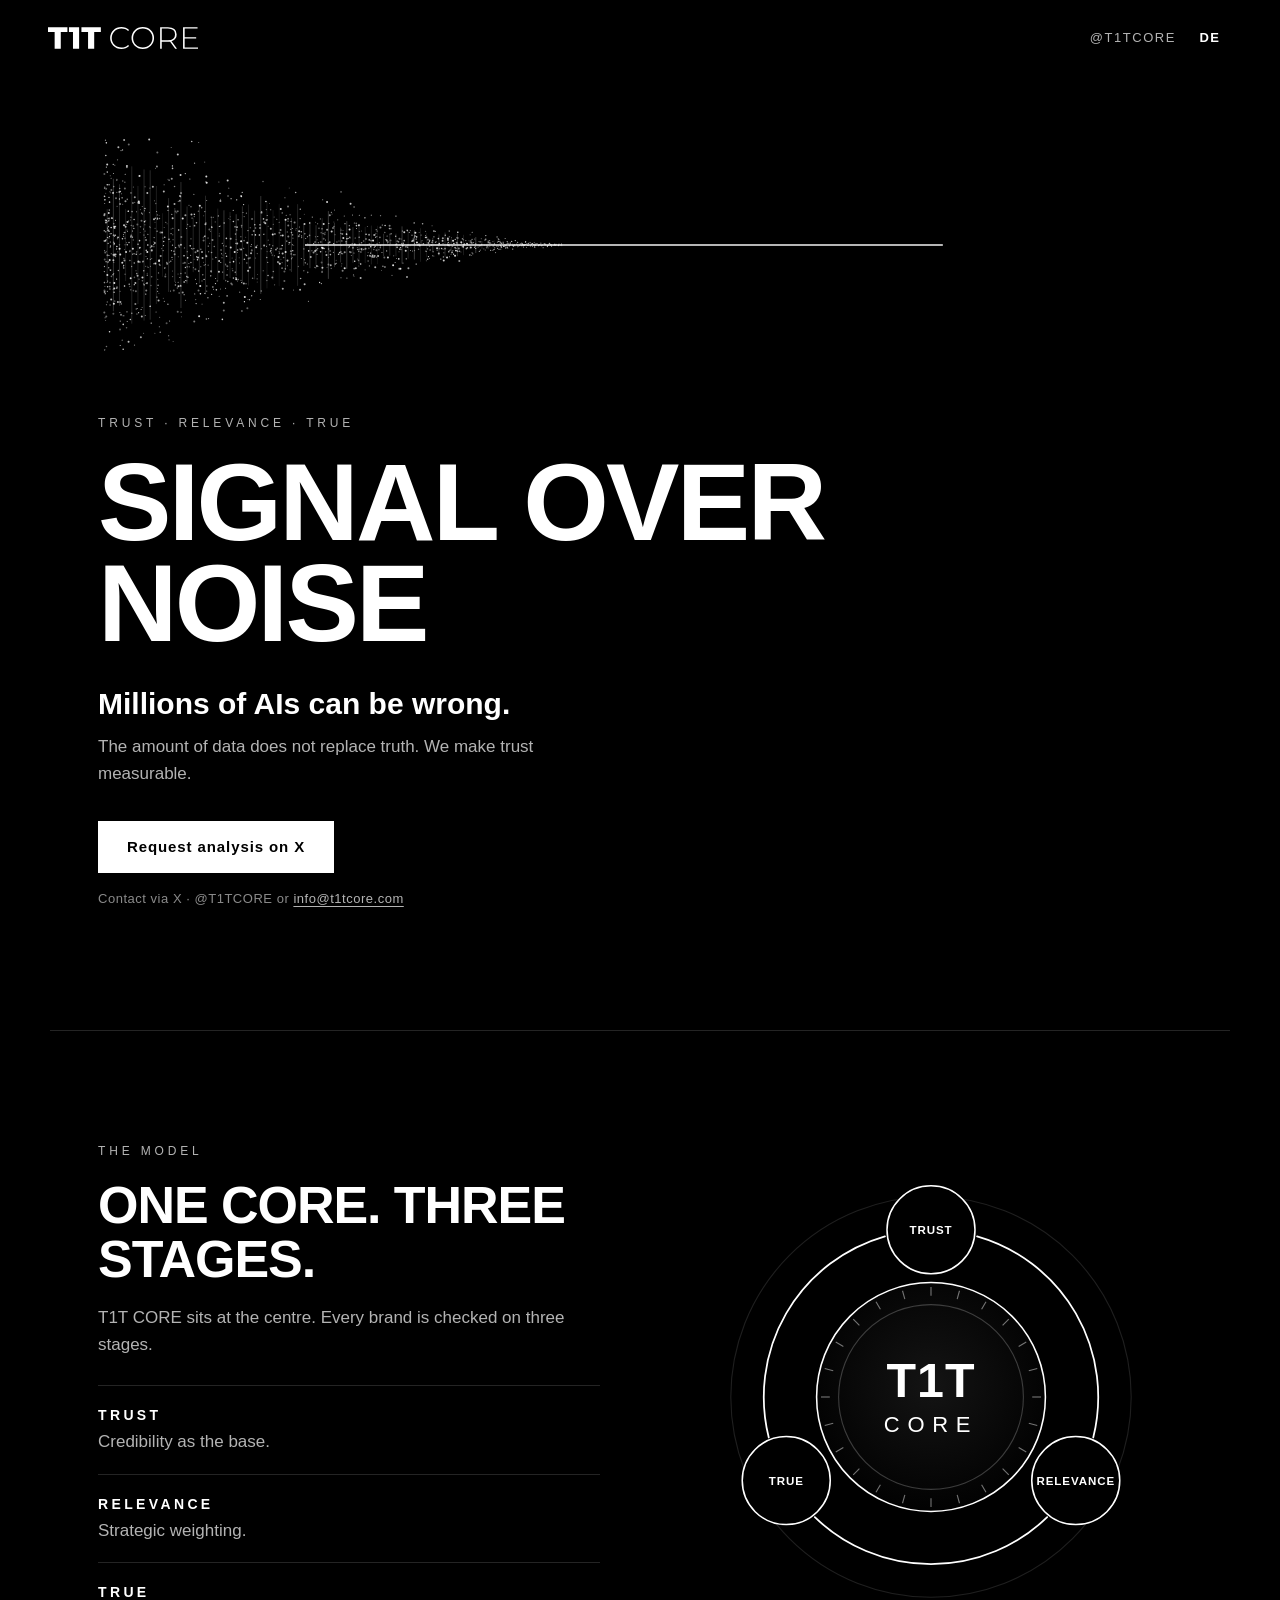
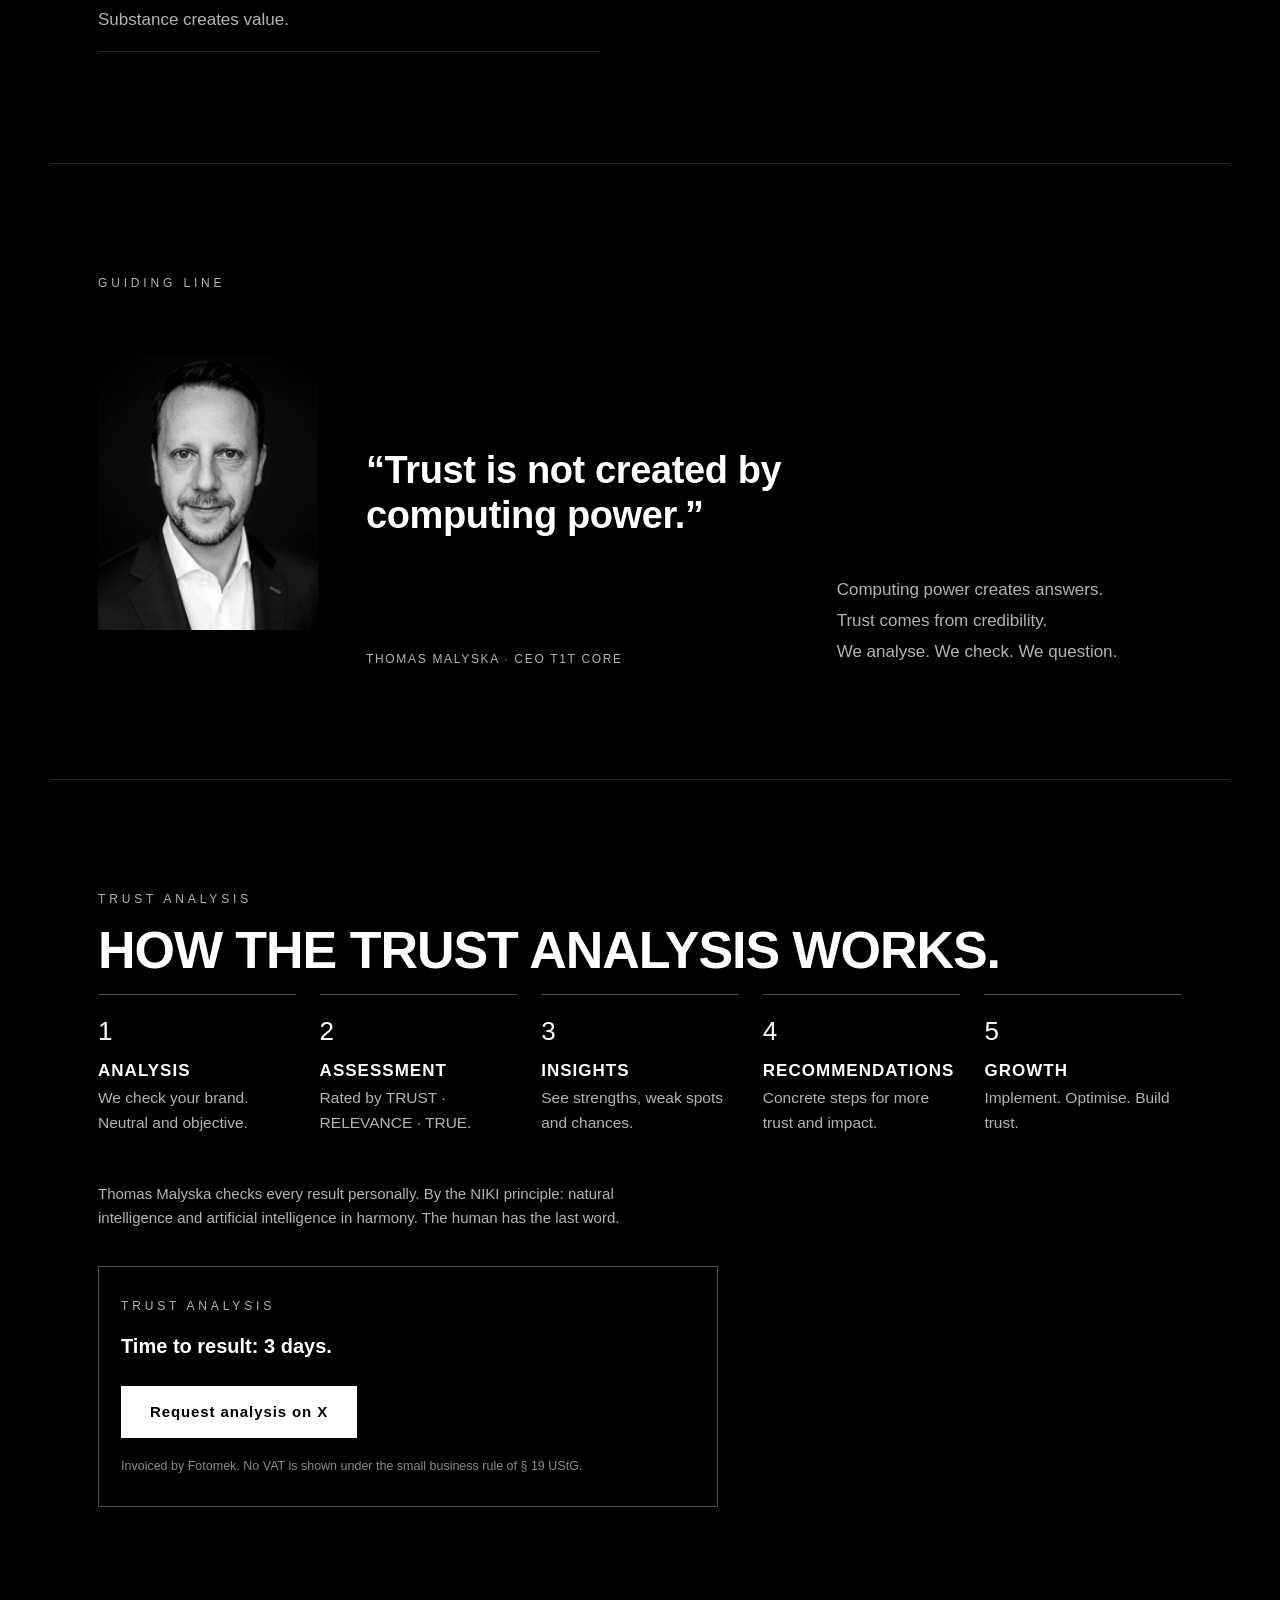
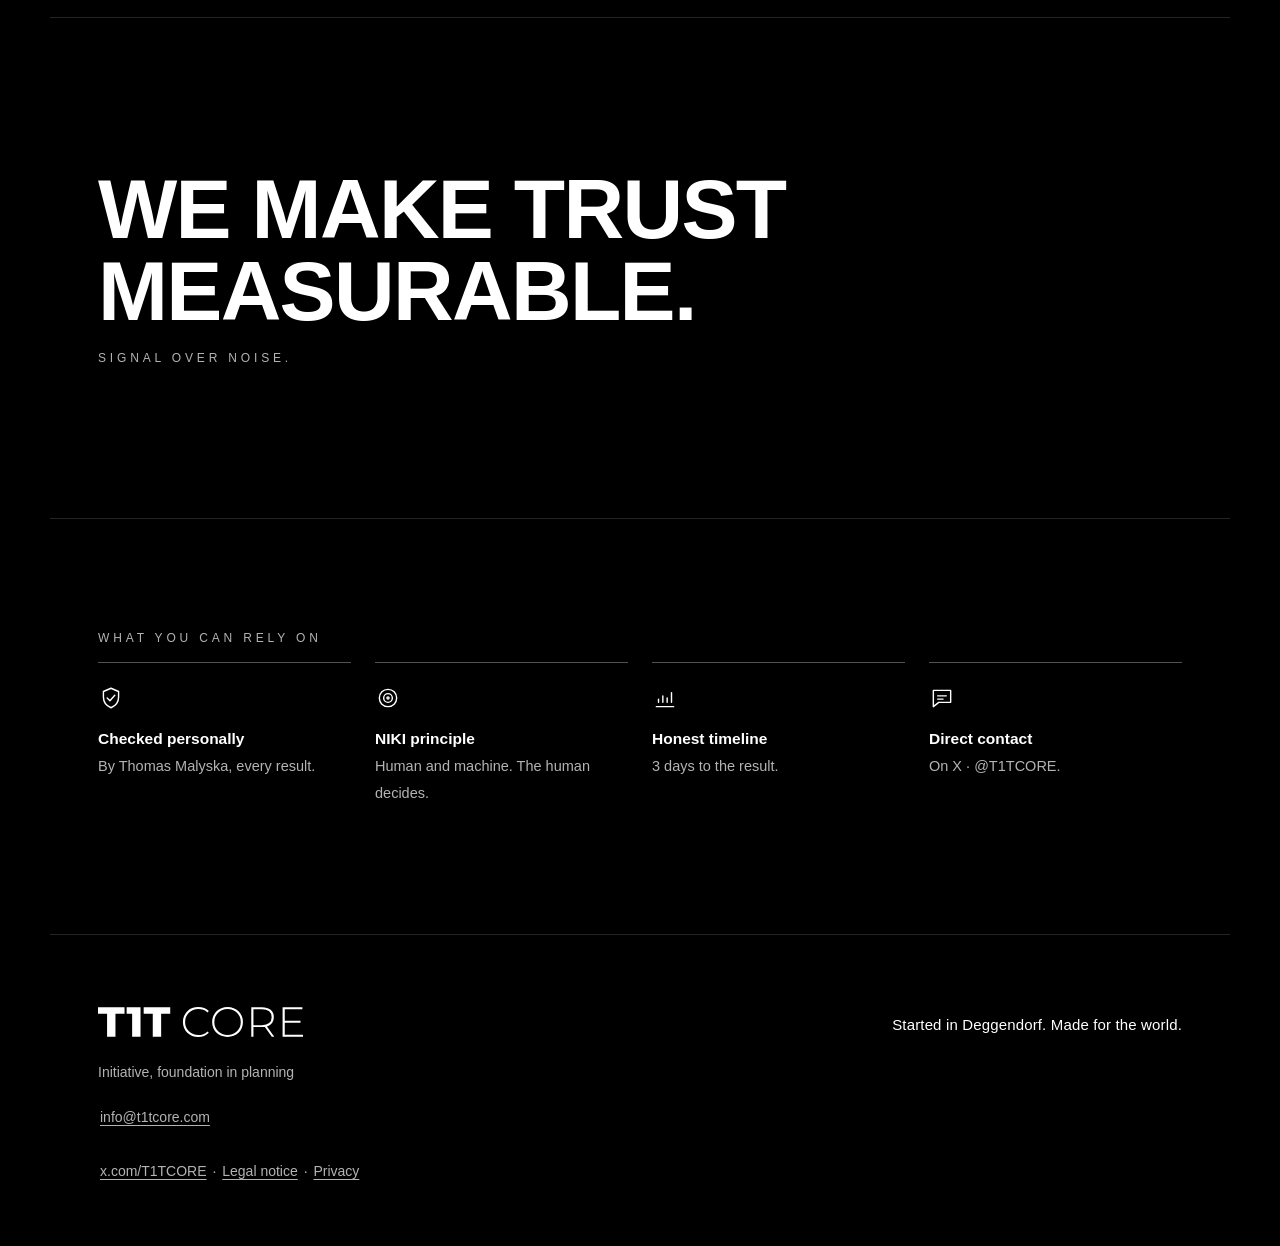
==== en/index.html @ 4ff3357c "CD-LP: Vorschau-Hinweis im Footer entfernt (DE und EN)" ====
<!DOCTYPE html>
<html lang="en">
<head>
<meta charset="utf-8">
<meta name="viewport" content="width=device-width, initial-scale=1, viewport-fit=cover">
<meta name="robots" content="index, follow">
<meta name="theme-color" content="#000000">
<meta name="color-scheme" content="dark">
<title>T1T CORE · Signal over Noise</title>
<meta name="description" content="T1T CORE makes trust measurable. TRUST · RELEVANCE · TRUE. The TRUST analysis by the NIKI principle.">
<link rel="canonical" href="https://t1tcore.com/en/">
<link rel="alternate" hreflang="de" href="https://t1tcore.com/">
<link rel="alternate" hreflang="en" href="https://t1tcore.com/en/">
<link rel="alternate" hreflang="x-default" href="https://t1tcore.com/">
<link rel="icon" href="../assets/favicon-t1t-16.png" sizes="16x16" type="image/png">
<link rel="manifest" href="../assets/site.webmanifest">
<meta property="og:type" content="website">
<meta property="og:site_name" content="T1T Core">
<meta property="og:url" content="https://t1tcore.com/en/">
<meta property="og:title" content="T1T CORE · Signal over Noise">
<meta property="og:description" content="T1T CORE makes trust measurable. TRUST · RELEVANCE · TRUE. The TRUST analysis by the NIKI principle.">
<meta property="og:image" content="https://t1tcore.com/assets/og-t1t-core-logo-1200x630.jpg">
<meta property="og:image:type" content="image/jpeg">
<meta property="og:image:width" content="1200">
<meta property="og:image:height" content="630">
<meta property="og:image:alt" content="T1T CORE logo, white on black, with a clear white signal line.">
<meta property="og:locale" content="en_US">
<meta property="og:locale:alternate" content="de_DE">
<meta name="twitter:card" content="summary_large_image">
<meta name="twitter:site" content="@T1TCORE">
<meta name="twitter:title" content="T1T CORE · Signal over Noise">
<meta name="twitter:description" content="T1T CORE makes trust measurable. TRUST · RELEVANCE · TRUE. The TRUST analysis by the NIKI principle.">
<meta name="twitter:image" content="https://t1tcore.com/assets/og-t1t-core-logo-1200x630.jpg">
<script type="application/ld+json">
{
  "@context": "https://schema.org",
  "@graph": [
    {
      "@type": "Organization",
      "@id": "https://t1tcore.com/#organization",
      "name": "T1T Core",
      "url": "https://t1tcore.com/",
      "logo": "https://t1tcore.com/assets/icon-t1t-512.png",
      "founder": {
        "@type": "Person",
        "name": "Thomas Malyska"
      },
      "address": {
        "@type": "PostalAddress",
        "addressLocality": "Deggendorf",
        "postalCode": "94469",
        "addressCountry": "DE"
      },
      "sameAs": [
        "https://x.com/T1TCORE"
      ],
      "contactPoint": {
        "@type": "ContactPoint",
        "url": "https://x.com/T1TCORE",
        "contactType": "customer service"
      }
    },
    {
      "@type": "WebSite",
      "@id": "https://t1tcore.com/#website",
      "name": "T1T Core",
      "url": "https://t1tcore.com/",
      "inLanguage": ["de", "en"],
      "publisher": {
        "@id": "https://t1tcore.com/#organization"
      }
    }
  ]
}
</script>
<link rel="icon" href="../assets/favicon-t1t.svg" type="image/svg+xml">
<link rel="icon" href="../assets/favicon-t1t-32.png" sizes="32x32" type="image/png">
<link rel="apple-touch-icon" href="../assets/apple-touch-icon-t1t.png">
<link rel="stylesheet" href="../assets/cd.css">

</head>
<body>
<header class="top">
  <a class="logo" href="./"><img src="../assets/logo/t1t-core-logo-weiss.svg" width="969" height="142" alt="T1T CORE logo · to the homepage"></a>
  <nav class="top-r">
    <a class="xl" href="https://x.com/T1TCORE" target="_blank" rel="noopener noreferrer" aria-label="@T1TCORE · opens X in a new tab">@T1TCORE</a>
    <a class="lang" href="../" hreflang="de" lang="de" aria-label="Deutsche Fassung">DE</a>
  </nav>
</header>
<main>
<section class="hero">
  <img class="signal" src="../assets/signal.svg" width="1200" height="360" alt="" aria-hidden="true">
  <p class="kicker">TRUST · RELEVANCE · TRUE</p>
  <h1 class="claim"><span>SIGNAL OVER</span> <span class="gold">NOISE</span></h1>
  <p class="h-lead">Millions of AIs can be wrong.</p>
  <p class="h-sub">The amount of data does not replace truth. We make trust measurable.</p>
  <a class="btn" href="https://x.com/T1TCORE" target="_blank" rel="noopener noreferrer">Request analysis on X</a>
  <p class="note">Contact via X · @T1TCORE or <a href="mailto:info@t1tcore.com">info@t1tcore.com</a></p>
</section>

<section class="sec model">
  <p class="label">THE MODEL</p>
  <h2>One core. Three stages.</h2>
  <p class="body">T1T CORE sits at the centre. Every brand is checked on three stages.</p>
  <svg class="model-svg" viewBox="0 0 400 400" role="img" aria-label="Circle model: T1T CORE at the centre, around it TRUST, RELEVANCE and TRUE.">
  <defs><radialGradient id="g" cx="50%" cy="45%" r="60%"><stop offset="0" stop-color="#141414"/><stop offset="1" stop-color="#000000"/></radialGradient>
  <linearGradient id="gold" x1="0" y1="0" x2="1" y2="1"><stop offset="0" stop-color="#ffffff"/><stop offset=".5" stop-color="#ffffff"/><stop offset="1" stop-color="#cfcfcf"/></linearGradient></defs>
  <circle cx="200" cy="200" r="182" class="ring-out"/>
  <path d="M241.9 53.9 A152 152 0 0 1 347.5 236.8" class="arc"/><path d="M305.6 309.3 A152 152 0 0 1 94.4 309.3" class="arc"/><path d="M52.5 236.8 A152 152 0 0 1 158.1 53.9" class="arc"/>
  <circle cx="200" cy="200" r="104" fill="url(#g)" class="core"/>
  <line x1="292.0" y1="200.0" x2="300.0" y2="200.0" class="tick"/><line x1="288.9" y1="223.8" x2="296.6" y2="225.9" class="tick"/><line x1="279.7" y1="246.0" x2="286.6" y2="250.0" class="tick"/><line x1="265.1" y1="265.1" x2="270.7" y2="270.7" class="tick"/><line x1="246.0" y1="279.7" x2="250.0" y2="286.6" class="tick"/><line x1="223.8" y1="288.9" x2="225.9" y2="296.6" class="tick"/><line x1="200.0" y1="292.0" x2="200.0" y2="300.0" class="tick"/><line x1="176.2" y1="288.9" x2="174.1" y2="296.6" class="tick"/><line x1="154.0" y1="279.7" x2="150.0" y2="286.6" class="tick"/><line x1="134.9" y1="265.1" x2="129.3" y2="270.7" class="tick"/><line x1="120.3" y1="246.0" x2="113.4" y2="250.0" class="tick"/><line x1="111.1" y1="223.8" x2="103.4" y2="225.9" class="tick"/><line x1="108.0" y1="200.0" x2="100.0" y2="200.0" class="tick"/><line x1="111.1" y1="176.2" x2="103.4" y2="174.1" class="tick"/><line x1="120.3" y1="154.0" x2="113.4" y2="150.0" class="tick"/><line x1="134.9" y1="134.9" x2="129.3" y2="129.3" class="tick"/><line x1="154.0" y1="120.3" x2="150.0" y2="113.4" class="tick"/><line x1="176.2" y1="111.1" x2="174.1" y2="103.4" class="tick"/><line x1="200.0" y1="108.0" x2="200.0" y2="100.0" class="tick"/><line x1="223.8" y1="111.1" x2="225.9" y2="103.4" class="tick"/><line x1="246.0" y1="120.3" x2="250.0" y2="113.4" class="tick"/><line x1="265.1" y1="134.9" x2="270.7" y2="129.3" class="tick"/><line x1="279.7" y1="154.0" x2="286.6" y2="150.0" class="tick"/><line x1="288.9" y1="176.2" x2="296.6" y2="174.1" class="tick"/>
  <circle cx="200" cy="200" r="84" class="core-in"/>
  <text x="200" y="200" text-anchor="middle" class="core-t1">T1T</text>
  <text x="200" y="232" text-anchor="middle" class="core-t2">CORE</text>
  <g class="node"><circle cx="200.0" cy="48.0" r="40"/><text x="200.0" y="52.0" class="node-t" text-anchor="middle">TRUST</text></g><g class="node"><circle cx="331.6" cy="276.0" r="40"/><text x="331.6" y="280.0" class="node-t" text-anchor="middle">RELEVANCE</text></g><g class="node"><circle cx="68.4" cy="276.0" r="40"/><text x="68.4" y="280.0" class="node-t" text-anchor="middle">TRUE</text></g>
</svg>
  <ul class="stages">
    <li><strong>TRUST</strong><span>Credibility as the base.</span></li>
    <li><strong>RELEVANCE</strong><span>Strategic weighting.</span></li>
    <li><strong>TRUE</strong><span>Substance creates value.</span></li>
  </ul>
</section>

<section class="sec quote">
  <p class="label">GUIDING LINE</p>
  <figure class="q">
    <picture>
      <source type="image/webp" srcset="../assets/personen/thomas-malyska-ceo-hoch-480x600.webp 480w, ../assets/personen/thomas-malyska-ceo-hoch-670x837.webp 670w" sizes="(min-width: 900px) 320px, 40vw">
      <img src="../assets/personen/thomas-malyska-ceo-hoch-670x837.jpg" width="670" height="837" loading="lazy" decoding="async" alt="Thomas Malyska · CEO T1T CORE">
    </picture>
    <blockquote><p>“Trust is not created by computing power.”</p></blockquote>
    <figcaption>Thomas Malyska · CEO T1T CORE</figcaption>
  </figure>
  <div class="q-body"><p>Computing power creates answers.</p><p>Trust comes from credibility.</p><p>We analyse. We check. We question.</p></div>
</section>

<section class="sec flow">
  <p class="label">TRUST ANALYSIS</p>
  <h2>How the TRUST analysis works.</h2>
  <ol class="steps"><li class="step"><span class="step-n" aria-hidden="true">1</span><div><h3>Analysis</h3><p>We check your brand. Neutral and objective.</p></div></li><li class="step"><span class="step-n" aria-hidden="true">2</span><div><h3>Assessment</h3><p>Rated by TRUST · RELEVANCE · TRUE.</p></div></li><li class="step"><span class="step-n" aria-hidden="true">3</span><div><h3>Insights</h3><p>See strengths, weak spots and chances.</p></div></li><li class="step"><span class="step-n" aria-hidden="true">4</span><div><h3>Recommendations</h3><p>Concrete steps for more trust and impact.</p></div></li><li class="step"><span class="step-n" aria-hidden="true">5</span><div><h3>Growth</h3><p>Implement. Optimise. Build trust.</p></div></li></ol>
  <p class="body small">Thomas Malyska checks every result personally. By the NIKI principle: natural intelligence and artificial intelligence in harmony. The human has the last word.</p>
  <div class="price">
    <p class="label">TRUST ANALYSIS</p>
    <p class="price-s">Time to result: 3 days.</p>
    <a class="btn" href="https://x.com/T1TCORE" target="_blank" rel="noopener noreferrer">Request analysis on X</a>
    <p class="tax">Invoiced by Fotomek. No VAT is shown under the small business rule of § 19 UStG.</p>
  </div>
</section>

<section class="statement">
  <p class="st-line">We make trust measurable.</p>
  <p class="st-sub">Signal over noise.</p>
</section>

<section class="sec trustbar" aria-label="WHAT YOU CAN RELY ON">
  <p class="label">WHAT YOU CAN RELY ON</p>
  <ul class="tb"><li><svg viewBox="0 0 24 24" aria-hidden="true" class="ti"><path d="M12 3l7 3v5c0 4.5-3 8.3-7 10-4-1.7-7-5.5-7-10V6l7-3z"/><path d="M8.5 12l2.5 2.5 4.5-5"/></svg><div><strong>Checked personally</strong><span>By Thomas Malyska, every result.</span></div></li><li><svg viewBox="0 0 24 24" aria-hidden="true" class="ti"><circle cx="12" cy="12" r="8"/><circle cx="12" cy="12" r="4"/><circle cx="12" cy="12" r="1"/></svg><div><strong>NIKI principle</strong><span>Human and machine. The human decides.</span></div></li><li><svg viewBox="0 0 24 24" aria-hidden="true" class="ti"><path d="M4 20h16"/><path d="M6 16v-3M10 16v-6M14 16v-4M18 16V7"/></svg><div><strong>Honest timeline</strong><span>3 days to the result.</span></div></li><li><svg viewBox="0 0 24 24" aria-hidden="true" class="ti"><path d="M4 5h16v11H9l-5 4V5z"/><path d="M8 10h8M8 13h5"/></svg><div><strong>Direct contact</strong><span>On X · @T1TCORE.</span></div></li></ul>
</section>
</main>
<footer class="foot">
  <img src="../assets/logo/t1t-core-logo-weiss.svg" width="969" height="142" alt="T1T CORE" class="foot-logo">
  <p>Initiative, foundation in planning</p>
  <p>Started in Deggendorf. Made for the world.</p>
  <p class="foot-links"><a href="mailto:info@t1tcore.com">info@t1tcore.com</a></p>
  <p class="foot-links"><a href="https://x.com/T1TCORE" target="_blank" rel="noopener noreferrer">x.com/T1TCORE</a> · <a href="../impressum.html?lang=en">Legal notice</a> · <a href="../datenschutz.html?lang=en">Privacy</a></p>
</footer>
</body>
</html>
---- assets/cd.css ----
/* T1T CORE · CD Vorschau 19.11.2026 · Signal statt Rauschen · schwarz, weiss, ruhig */
:root{--bg:#000;--ink:#fff;--mute:#b3b3b3;--dim:#8a8a8a;--line:rgba(255,255,255,.14);--line2:rgba(255,255,255,.32)}
*{box-sizing:border-box}html{-webkit-text-size-adjust:100%}
body{margin:0;background:var(--bg);color:var(--ink);font:400 17px/1.6 -apple-system,BlinkMacSystemFont,"Segoe UI","Helvetica Neue",Inter,Roboto,Helvetica,Arial,sans-serif;overflow-x:hidden;-webkit-font-smoothing:antialiased}
img{max-width:100%;height:auto;display:block}
a{color:var(--ink);text-underline-offset:3px;text-decoration-thickness:1px}
.top{display:flex;align-items:center;justify-content:space-between;gap:12px;padding:12px 22px;position:sticky;top:0;z-index:5;background:rgba(0,0,0,.9);backdrop-filter:blur(8px);-webkit-backdrop-filter:blur(8px)}
.logo{display:inline-flex;align-items:center;min-height:44px}
.logo img{height:18px;width:auto}
.top-r{display:flex;align-items:center;gap:4px}
.top-r a{display:inline-flex;align-items:center;justify-content:center;min-height:44px;min-width:44px;padding:0 8px;text-decoration:none;font-size:13px;letter-spacing:.12em;color:var(--mute)}
.top-r .lang{color:var(--ink);font-weight:600}
.top-r a:hover{color:var(--ink)}
.label{margin:0 0 14px;font-size:12px;letter-spacing:.32em;font-weight:500;color:var(--mute);text-transform:uppercase}
h2{margin:0 0 16px;font-size:clamp(30px,8.4vw,52px);line-height:1.04;font-weight:800;letter-spacing:-.02em;text-transform:uppercase}
.body{color:var(--mute);margin:0 0 24px;max-width:36em}.small{font-size:15px}
.gold{color:var(--ink)}

/* Hero */
.hero{padding:40px 22px 72px;text-align:left;max-width:1180px;margin:0 auto}
.signal{width:calc(100% + 22px);max-width:none;height:auto;margin:8px 0 40px -6px;opacity:.95}
.kicker{order:0;margin:0 0 18px;font-size:12px;letter-spacing:.32em;color:var(--mute);font-weight:500}
.claim{margin:0 0 30px;font-size:clamp(46px,13.4vw,128px);line-height:.92;font-weight:900;letter-spacing:-.025em}
.claim span{display:block}
.h-lead{font-size:clamp(21px,5.6vw,30px);font-weight:600;line-height:1.3;margin:0 0 10px;max-width:20em}
.h-sub{color:var(--mute);margin:0 0 34px;max-width:30em}
.btn{display:inline-flex;align-items:center;justify-content:center;min-height:52px;padding:0 28px;border-radius:0;background:#fff;color:#000;font-weight:700;text-decoration:none;letter-spacing:.06em;font-size:15px;border:1px solid #fff}
.btn:hover{background:#000;color:#fff}
.btn:focus-visible,.top-r a:focus-visible,a:focus-visible{outline:2px solid #fff;outline-offset:3px}
.note{margin:16px 0 0;font-size:13px;color:var(--dim);letter-spacing:.04em}
.note a{color:var(--mute)}

/* Sections */
.sec{padding:72px 22px;max-width:1180px;margin:0 auto;border-top:1px solid var(--line)}
.model{text-align:left}
.model-svg{width:100%;max-width:330px;margin:36px auto 36px;display:block;overflow:visible}
.ring-out{fill:none;stroke:rgba(255,255,255,.12);stroke-width:1}
.arc{fill:none;stroke:#fff;stroke-width:1.6;stroke-linecap:round}
.core{stroke:#fff;stroke-width:1.4}.core-in{fill:none;stroke:rgba(255,255,255,.22);stroke-width:1}
.tick{stroke:rgba(255,255,255,.45);stroke-width:1}
.core-t1{font:900 44px/1 -apple-system,"Segoe UI",Arial,sans-serif;fill:#fff;letter-spacing:.02em}
.core-t2{font:300 20px/1 -apple-system,"Segoe UI",Arial,sans-serif;fill:#fff;letter-spacing:.35em}
.node circle{fill:#000;stroke:#fff;stroke-width:1.4}
.node-t{font:700 10.5px/1 -apple-system,"Segoe UI",Arial,sans-serif;fill:#fff;letter-spacing:.08em}
.stages{list-style:none;padding:0;margin:0;display:grid;gap:0;text-align:left;border-top:1px solid var(--line)}
.stages li{padding:18px 0;border-bottom:1px solid var(--line);display:flex;flex-direction:column;gap:2px}
.stages strong{letter-spacing:.24em;color:var(--ink);font-size:14px;font-weight:700}.stages span{color:var(--mute)}

.q{margin:0;display:grid;grid-template-columns:104px 1fr;gap:18px 20px;align-items:center}
.q picture img{border-radius:0;aspect-ratio:4/5;object-fit:cover;filter:grayscale(1) contrast(1.05)}
.q blockquote{margin:0}.q blockquote p{margin:0;font-size:clamp(22px,6vw,38px);line-height:1.18;font-weight:700;letter-spacing:-.01em}
.q figcaption{grid-column:1/-1;color:var(--mute);font-weight:500;letter-spacing:.14em;font-size:12px;text-transform:uppercase}
.q-body{margin-top:26px;color:var(--mute)}.q-body p{margin:0 0 4px}

.steps{list-style:none;padding:0;margin:12px 0 28px;display:grid;gap:0;border-top:1px solid var(--line)}
.step{display:flex;gap:18px;align-items:flex-start;padding:18px 0;border-bottom:1px solid var(--line)}
.step-n{flex:none;width:32px;font-weight:300;font-size:26px;line-height:1.1;color:var(--ink)}
.step h3{margin:2px 0 2px;font-size:17px;letter-spacing:.06em;font-weight:700;text-transform:uppercase}.step p{margin:0;color:var(--mute);font-size:15.5px}
.price{margin-top:36px;border:1px solid var(--line2);padding:30px 22px;text-align:left}
.price-s{margin:0 0 6px;color:var(--ink);font-size:20px;font-weight:600}.price .btn{margin-top:18px}
.tax{margin:18px 0 0;font-size:12.5px;color:var(--dim)}

.statement{padding:96px 22px;text-align:left;max-width:1180px;margin:0 auto;border-top:1px solid var(--line)}
.st-line{margin:0 0 16px;font-size:clamp(34px,10vw,84px);font-weight:900;line-height:.98;letter-spacing:-.02em;text-transform:uppercase;color:#fff}
.st-sub{margin:0;letter-spacing:.32em;font-size:12px;color:var(--mute);font-weight:500;text-transform:uppercase}

.tb{list-style:none;padding:0;margin:0;display:grid;gap:0;border-top:1px solid var(--line)}
.tb li{display:flex;flex-direction:row;align-items:center;gap:16px;padding:18px 0;border-bottom:1px solid var(--line)}
.ti{flex:0 0 26px;width:26px;height:26px;fill:none;stroke:#fff;stroke-width:1.3;stroke-linecap:round;stroke-linejoin:round}
.tb strong{display:block;font-size:15.5px;font-weight:600}.tb span{color:var(--mute);font-size:14.5px}

/* Footer wie X Posts: Logo links, Zeile rechts */
.foot{padding:56px 22px 44px;max-width:1180px;margin:0 auto;text-align:left;color:var(--mute);font-size:14px;border-top:1px solid var(--line);display:flex;flex-direction:column;align-items:flex-start}
.foot p{margin:0 0 6px}
.foot-logo{height:22px;width:auto;margin:0 0 26px}
.foot>p:nth-of-type(2){margin:0 0 18px;color:#fff;font-size:15px;letter-spacing:.01em}
.foot-links a{display:inline-block;padding:10px 2px;color:var(--mute)}
.foot-links a:hover{color:#fff}
.foot-prev{margin-top:22px!important;font-size:11px;letter-spacing:.2em;color:var(--dim);text-transform:uppercase}

@media (min-width:900px){
 .top{padding:16px 48px}.logo img{height:22px}
 .hero{padding:40px 48px 120px}
 .signal{width:100%;max-width:860px;margin:0 0 40px -8px}
 .claim{font-size:clamp(64px,8.6vw,128px)}
 .sec{padding:110px 48px}
 .model{display:grid;grid-template-columns:1fr 1fr;gap:0 80px;align-items:center}
 .model .label,.model h2,.model .body{grid-column:1}
 .model-svg{grid-column:2;grid-row:1/span 4;max-width:440px}
 .stages{grid-column:1}
 .q{grid-template-columns:220px 1fr;gap:20px 48px}.q figcaption{grid-column:2}
 .quote{display:grid;grid-template-columns:2fr 1fr;gap:48px;align-items:end}.quote .label{grid-column:1/-1}
 .steps{grid-template-columns:repeat(5,1fr);gap:0 24px;border-top:0}
 .step{flex-direction:column;gap:10px;border-bottom:0;border-top:1px solid var(--line2);padding-top:22px}
 .price{max-width:620px}
 .statement{padding:150px 48px}
 .tb{grid-template-columns:repeat(4,1fr);gap:0 24px;border-top:0}
 .tb li{flex-direction:column;align-items:flex-start;border-bottom:0;border-top:1px solid var(--line2);padding-top:22px}
 .foot{display:grid;grid-template-columns:1fr auto;align-items:end;gap:6px 40px;padding:72px 48px 48px}
 .foot-logo{grid-column:1;grid-row:1;margin:0;height:30px}
 .foot>p:nth-of-type(2){grid-column:2;grid-row:1;margin:0;text-align:right}
 .foot>p:nth-of-type(1){grid-column:1;grid-row:2;margin-top:18px}
 .foot-links{grid-column:1}
 .foot-prev{grid-column:1/-1}
}
@media (prefers-reduced-motion:no-preference){.btn{transition:background .2s,color .2s}}
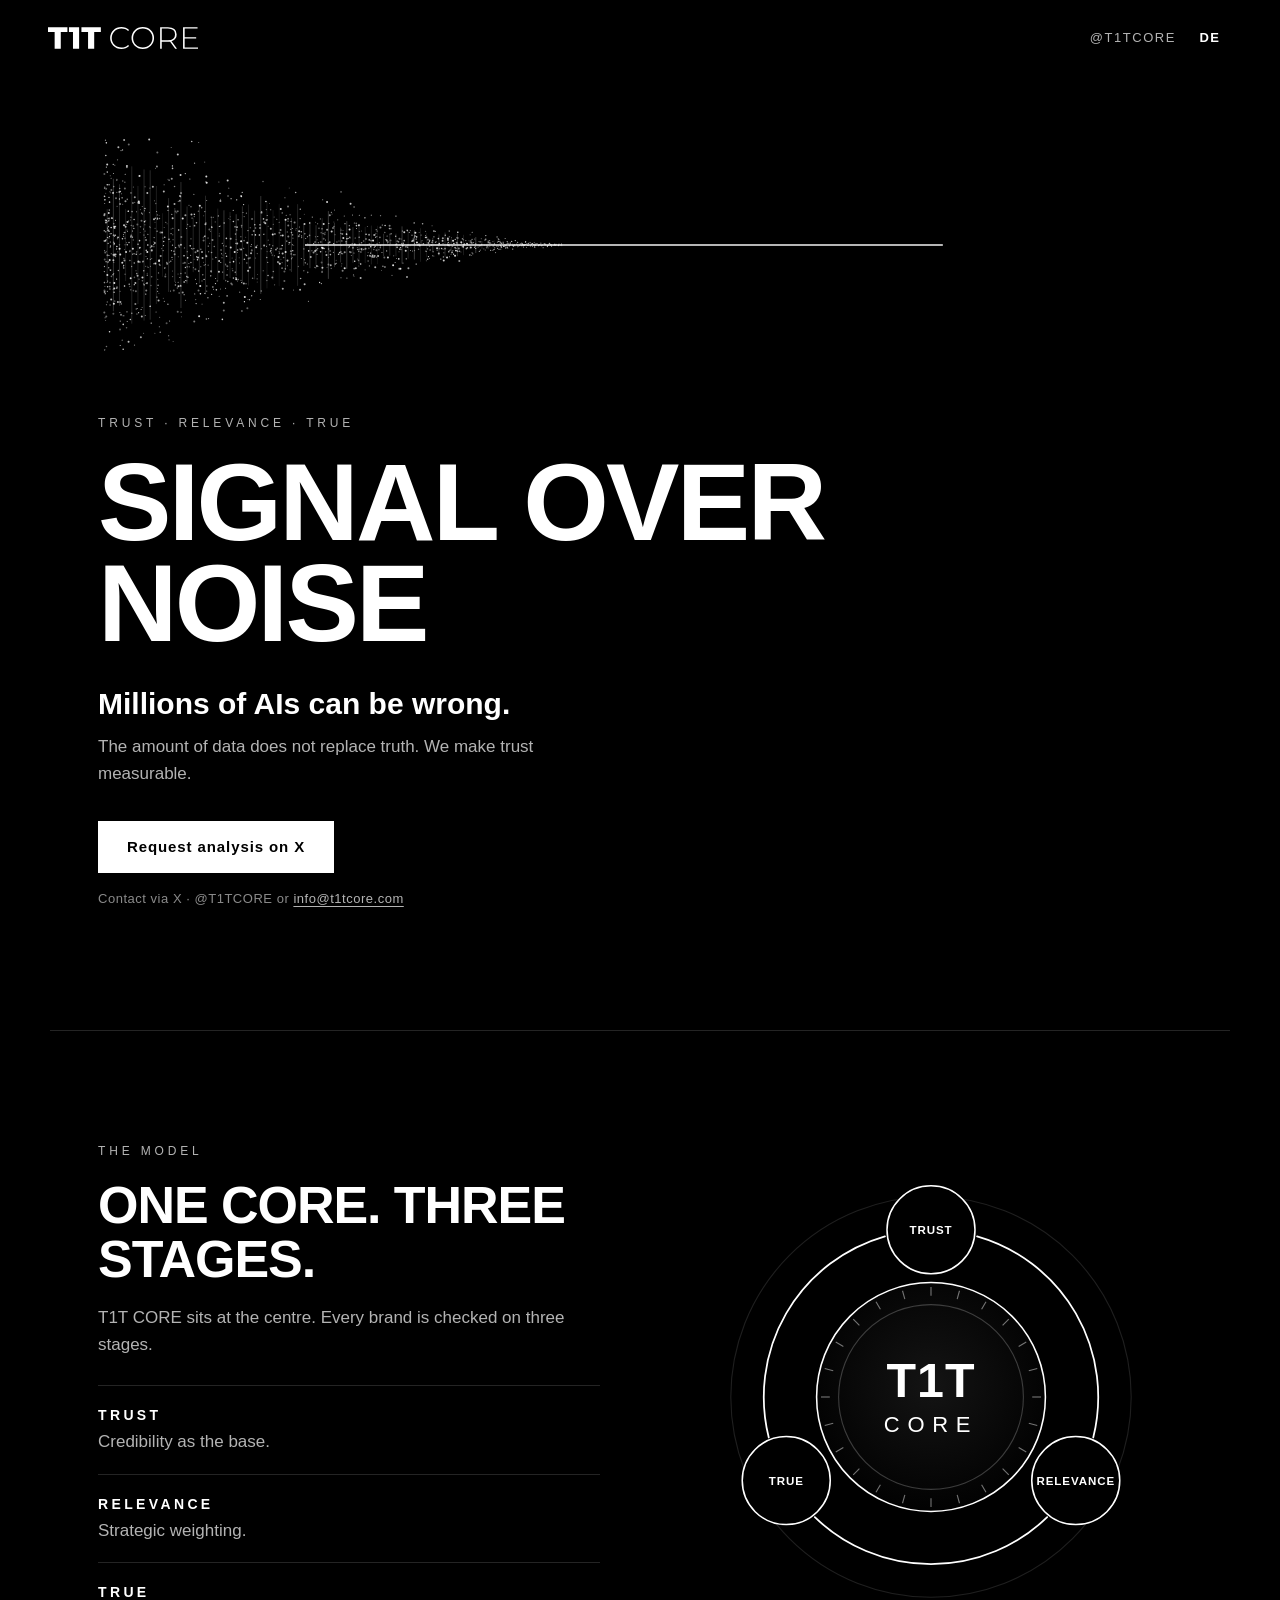
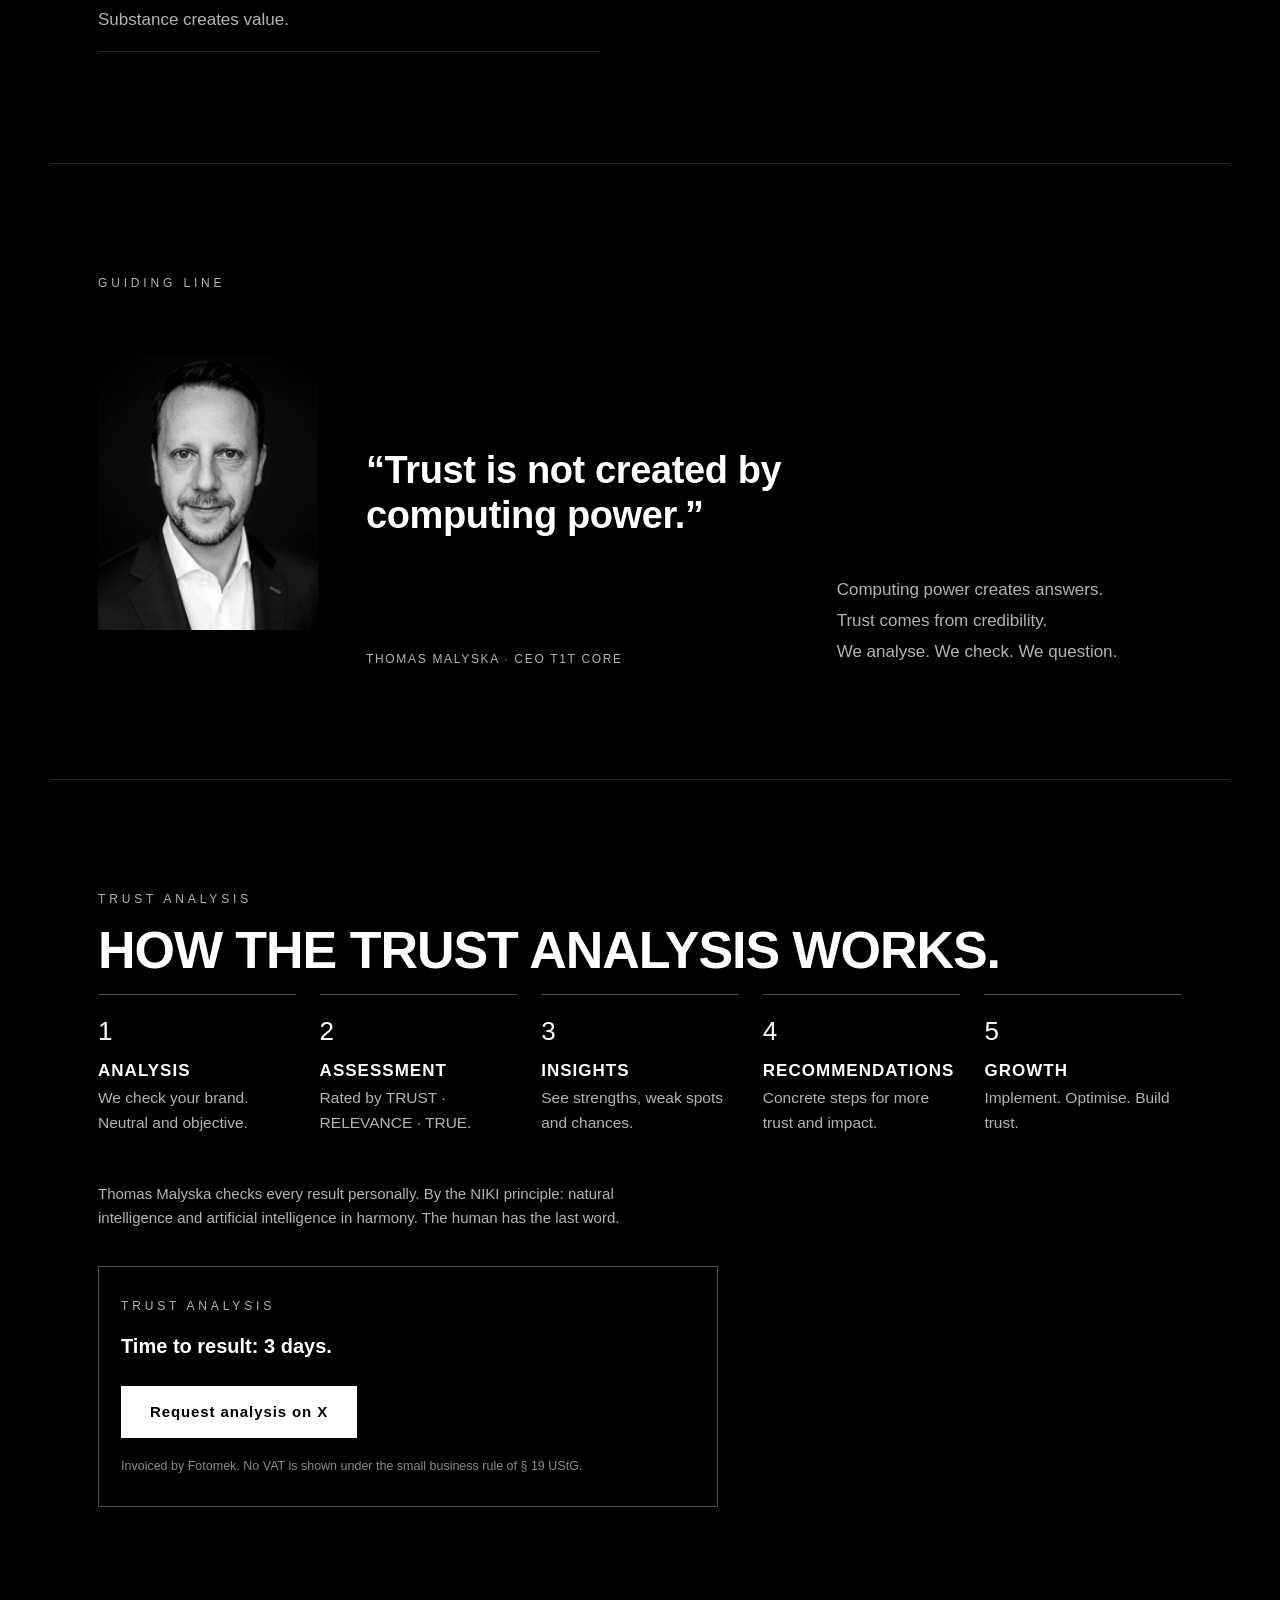
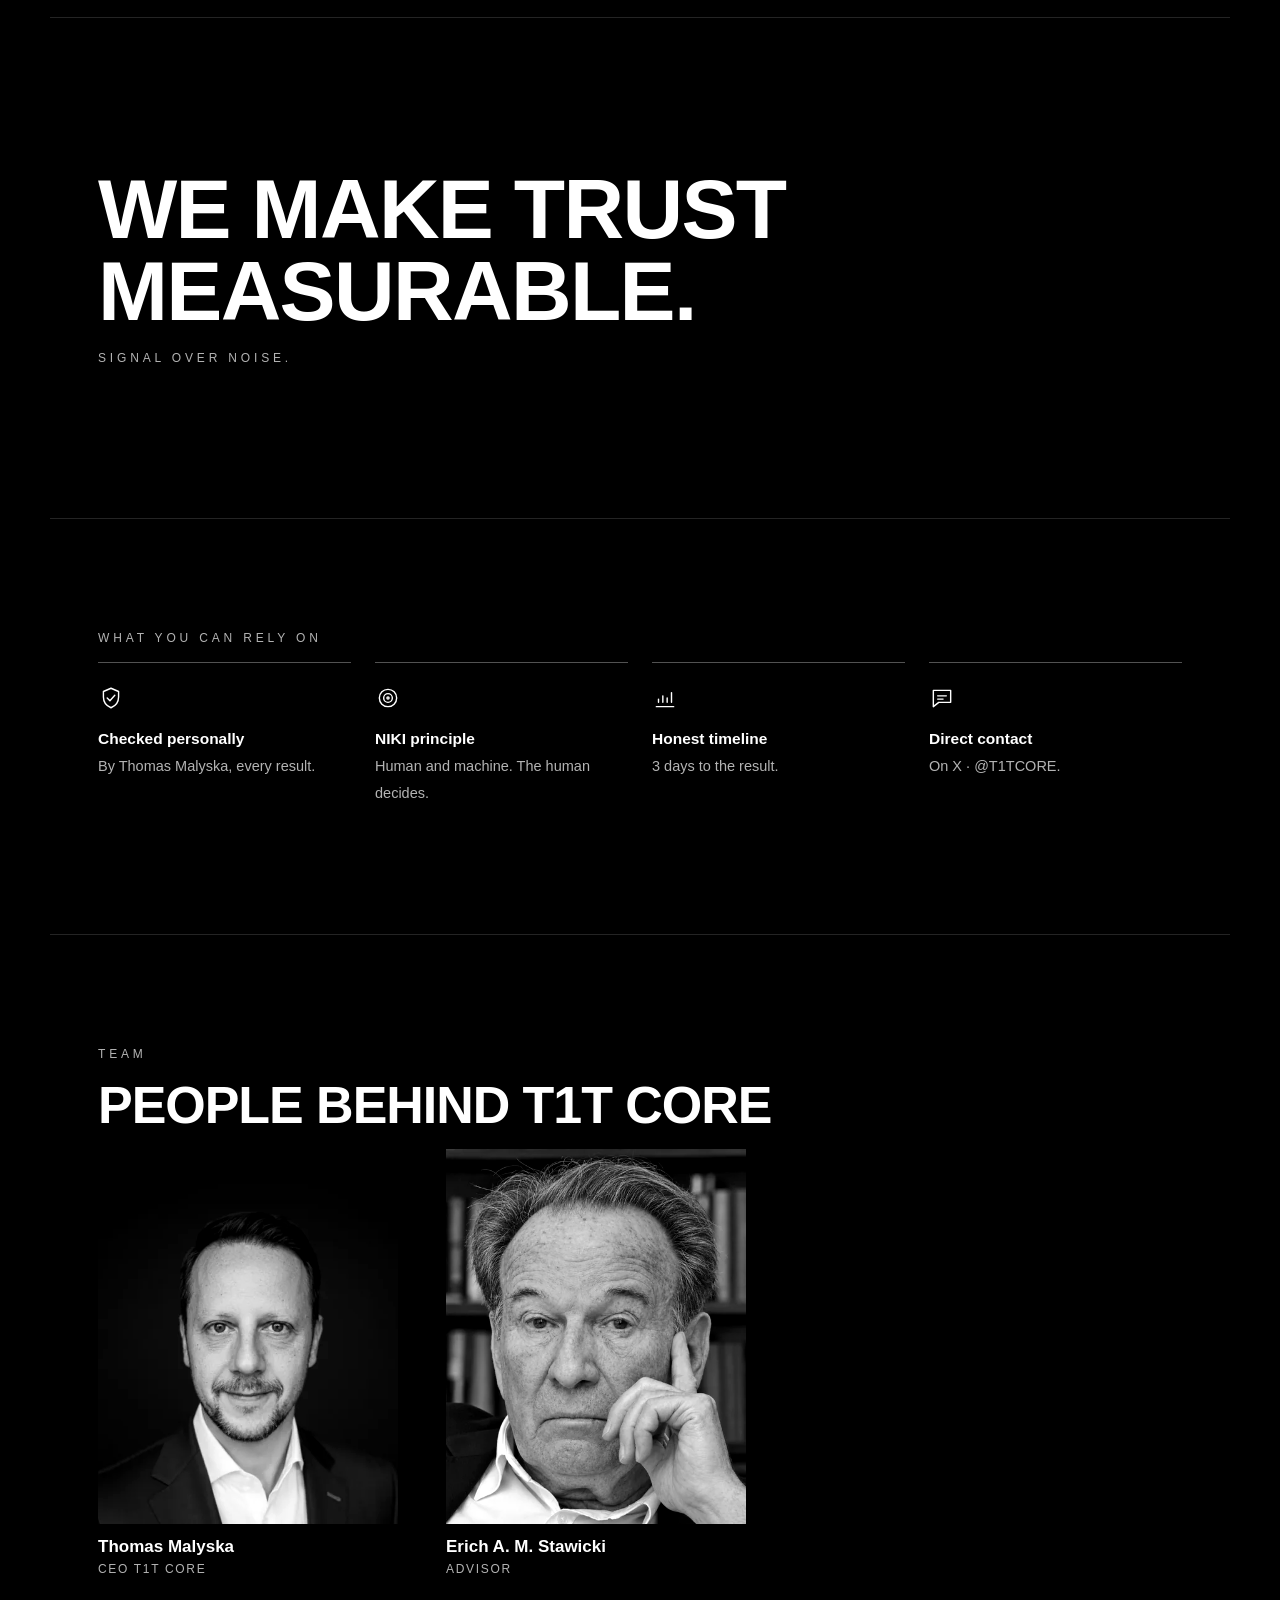
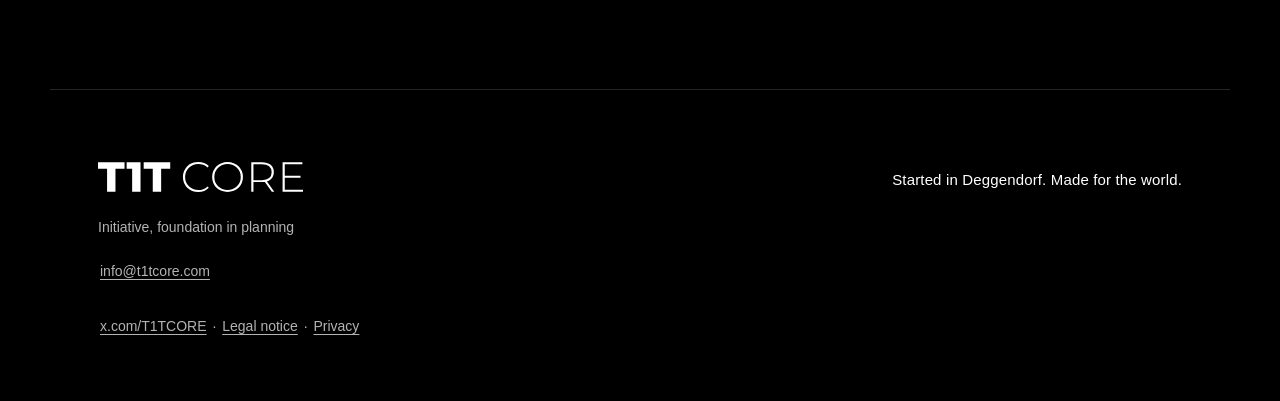
==== commit 167ee76f: "Team-Bereich: Thomas Malyska · CEO T1T CORE und Erich A. M. Stawicki · Berater/Advisor (Bilder wie T" ====
--- a/en/index.html
+++ b/en/index.html
@@ -157,6 +157,27 @@
   <ul class="tb"><li><svg viewBox="0 0 24 24" aria-hidden="true" class="ti"><path d="M12 3l7 3v5c0 4.5-3 8.3-7 10-4-1.7-7-5.5-7-10V6l7-3z"/><path d="M8.5 12l2.5 2.5 4.5-5"/></svg><div><strong>Checked personally</strong><span>By Thomas Malyska, every result.</span></div></li><li><svg viewBox="0 0 24 24" aria-hidden="true" class="ti"><circle cx="12" cy="12" r="8"/><circle cx="12" cy="12" r="4"/><circle cx="12" cy="12" r="1"/></svg><div><strong>NIKI principle</strong><span>Human and machine. The human decides.</span></div></li><li><svg viewBox="0 0 24 24" aria-hidden="true" class="ti"><path d="M4 20h16"/><path d="M6 16v-3M10 16v-6M14 16v-4M18 16V7"/></svg><div><strong>Honest timeline</strong><span>3 days to the result.</span></div></li><li><svg viewBox="0 0 24 24" aria-hidden="true" class="ti"><path d="M4 5h16v11H9l-5 4V5z"/><path d="M8 10h8M8 13h5"/></svg><div><strong>Direct contact</strong><span>On X · @T1TCORE.</span></div></li></ul>
 </section>
 </main>
+<section class="sec team" aria-labelledby="team-h-en">
+  <p class="label">TEAM</p>
+  <h2 id="team-h-en">People behind T1T CORE</h2>
+  <div class="people">
+    <figure class="person">
+      <picture>
+        <source type="image/webp" srcset="../assets/team/thomas-malyska-480.webp 480w, ../assets/team/thomas-malyska-800.webp 800w" sizes="(min-width: 900px) 300px, 44vw">
+        <img src="../assets/team/thomas-malyska-800.jpg" width="800" height="1000" loading="lazy" decoding="async" alt="Thomas Malyska · CEO T1T CORE">
+      </picture>
+      <figcaption><strong>Thomas Malyska</strong><span>CEO T1T CORE</span></figcaption>
+    </figure>
+    <figure class="person">
+      <picture>
+        <source type="image/webp" srcset="../assets/team/erich-stawicki-480.webp 480w, ../assets/team/erich-stawicki-800.webp 800w" sizes="(min-width: 900px) 300px, 44vw">
+        <img src="../assets/team/erich-stawicki-800.jpg" width="800" height="1000" loading="lazy" decoding="async" alt="Erich A. M. Stawicki · Advisor">
+      </picture>
+      <figcaption><strong>Erich A. M. Stawicki</strong><span>Advisor</span></figcaption>
+    </figure>
+  </div>
+</section>
+
 <footer class="foot">
   <img src="../assets/logo/t1t-core-logo-weiss.svg" width="969" height="142" alt="T1T CORE" class="foot-logo">
   <p>Initiative, foundation in planning</p>
--- a/assets/cd.css
+++ b/assets/cd.css
@@ -104,3 +104,12 @@
  .foot-prev{grid-column:1/-1}
 }
 @media (prefers-reduced-motion:no-preference){.btn{transition:background .2s,color .2s}}
+
+/* Team · Menschen hinter T1T CORE (19.11.2026) */
+.people{display:grid;grid-template-columns:1fr 1fr;gap:18px;margin-top:8px}
+.person{margin:0}
+.person img{display:block;width:100%;height:auto;aspect-ratio:4/5;object-fit:cover;filter:grayscale(1) contrast(1.05)}
+.person figcaption{margin-top:12px;display:flex;flex-direction:column;gap:2px}
+.person strong{font-size:15px;font-weight:600;color:var(--ink);line-height:1.3}
+.person span{font-size:12px;letter-spacing:.14em;text-transform:uppercase;color:var(--mute)}
+@media (min-width:900px){.people{grid-template-columns:repeat(2,300px);gap:48px}.person strong{font-size:17px}}
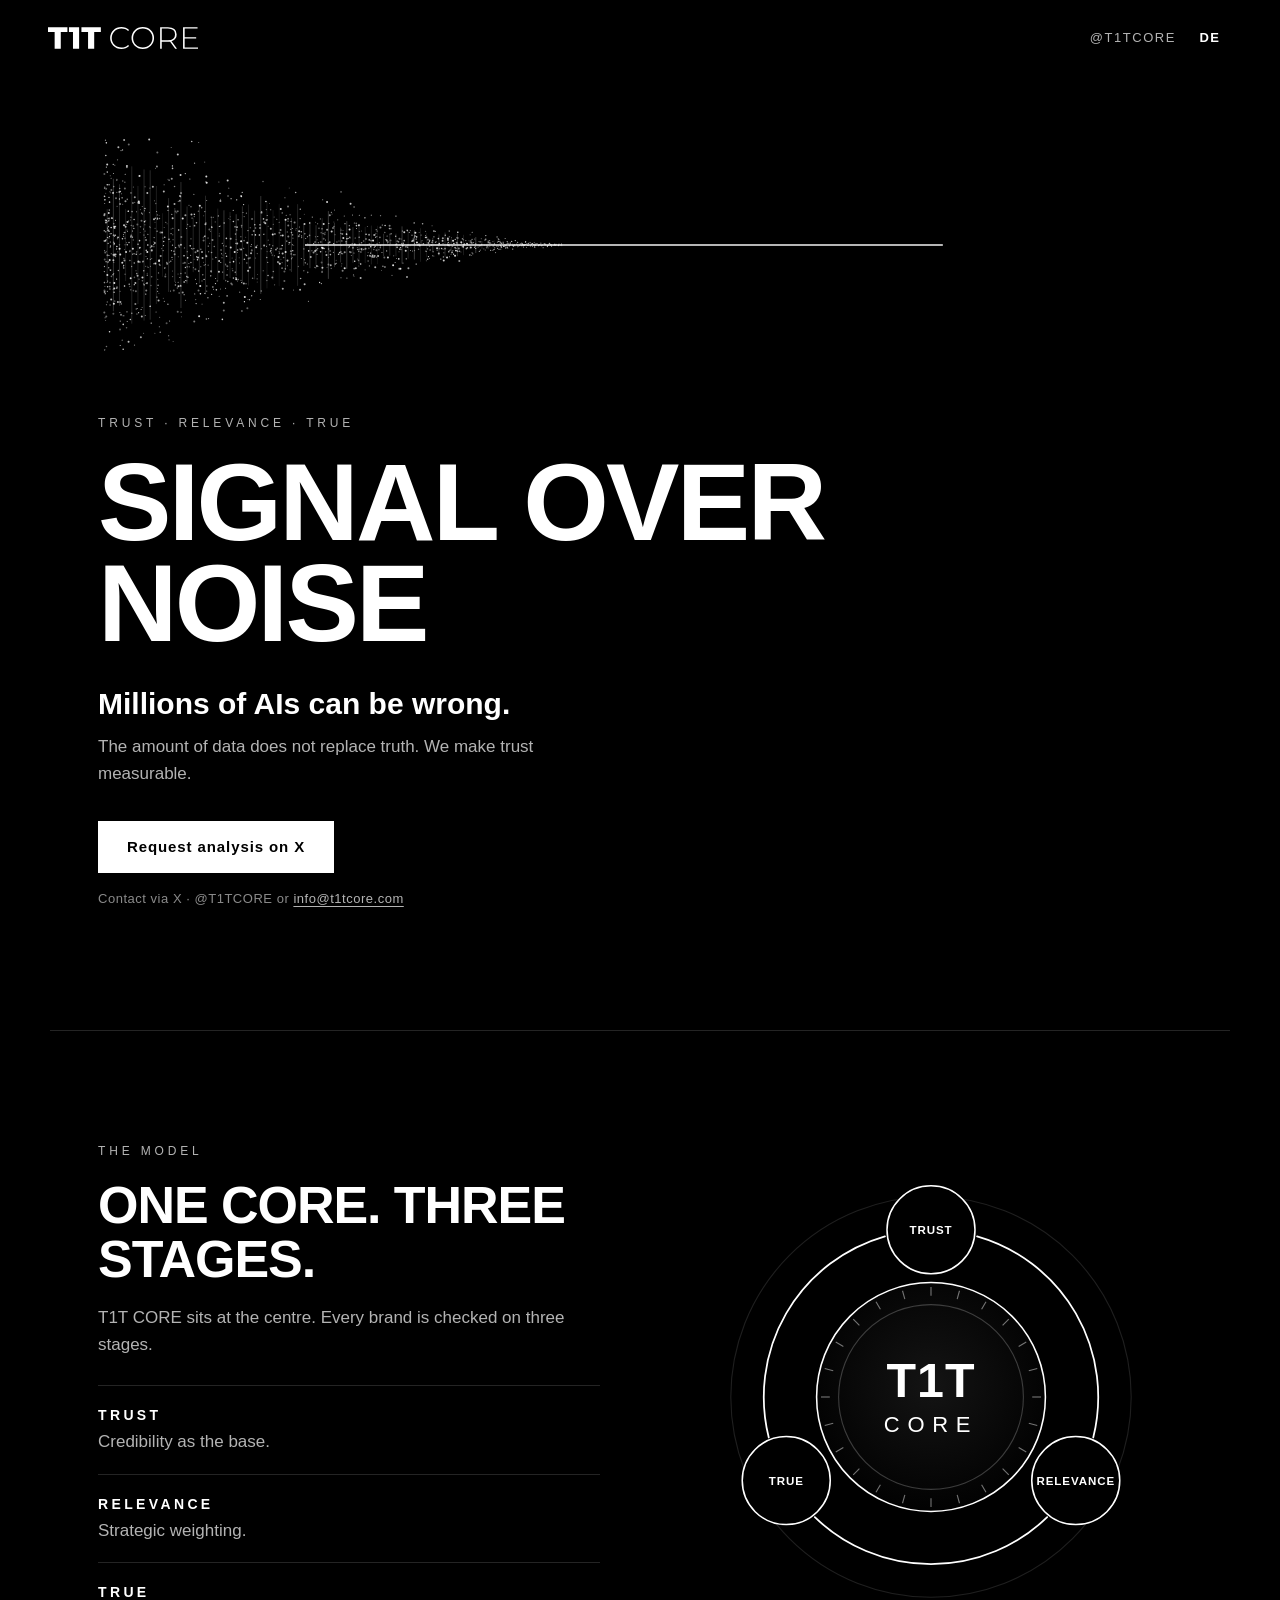
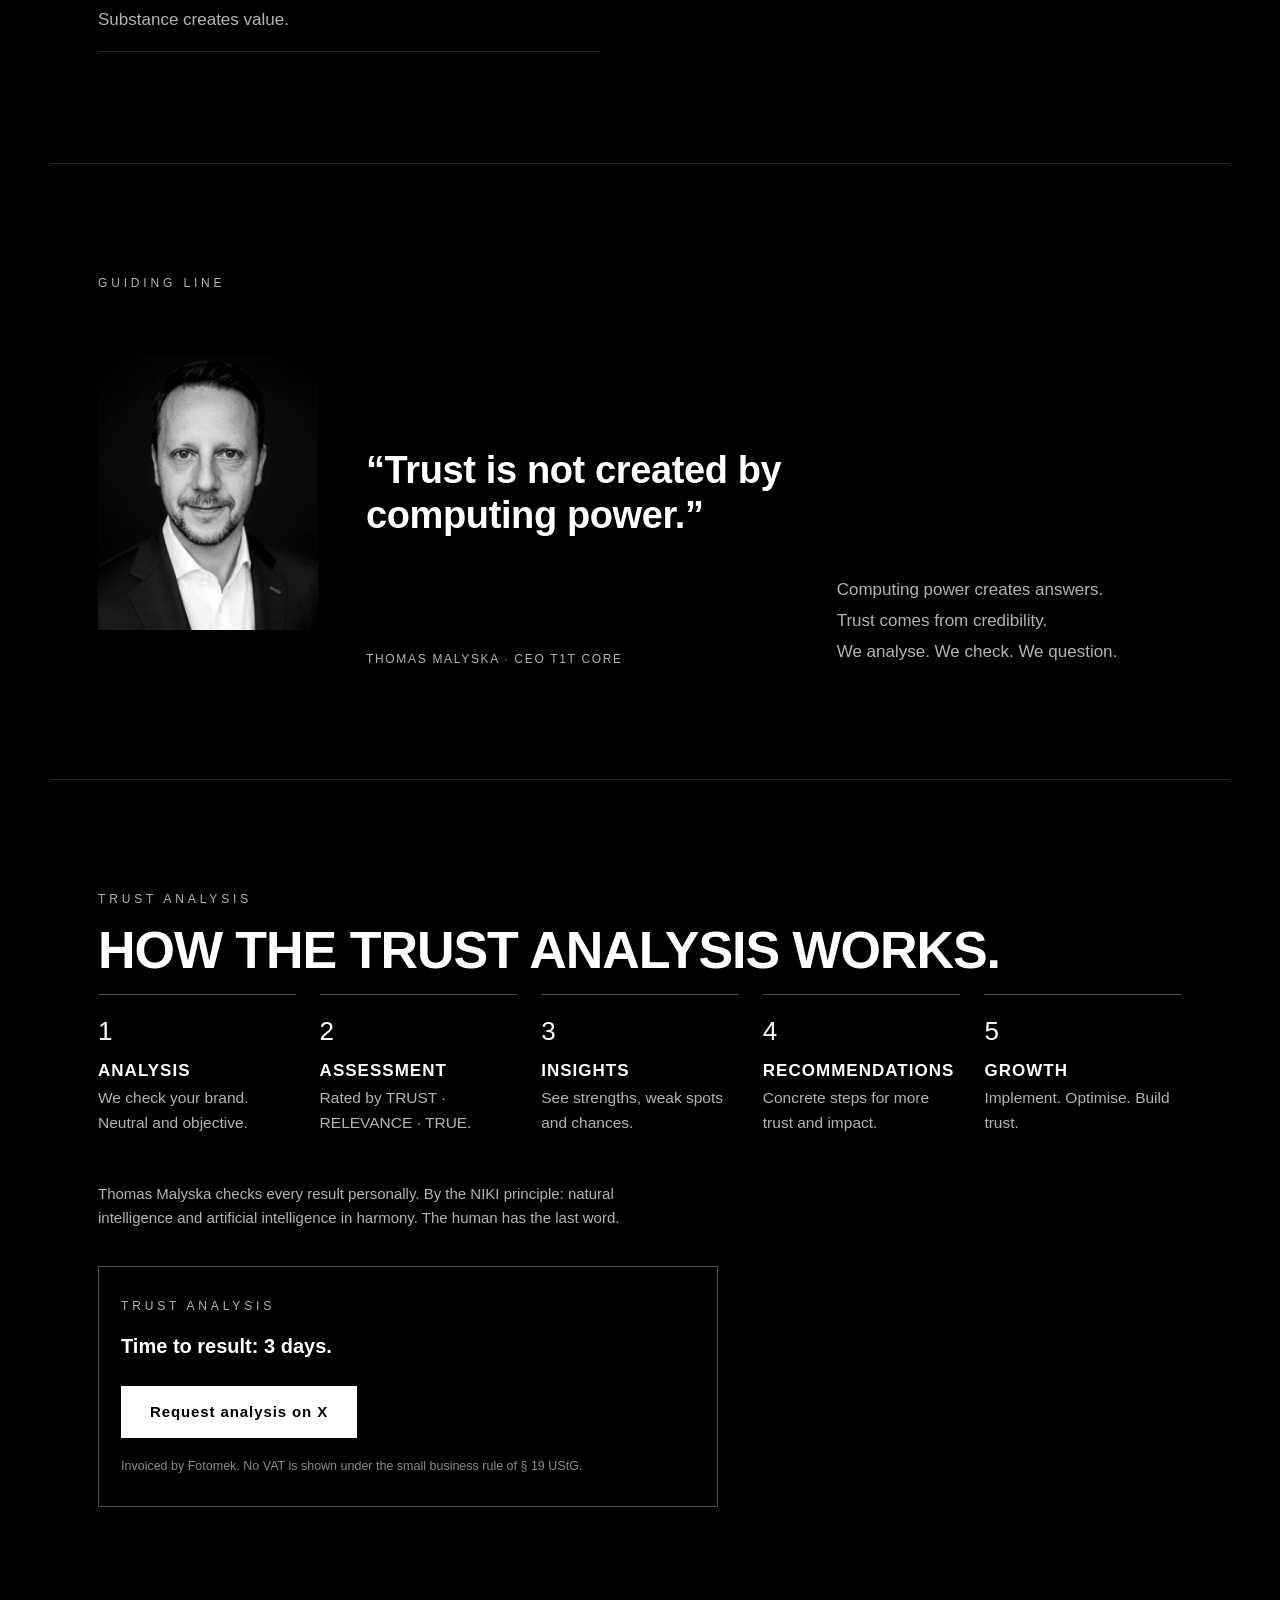
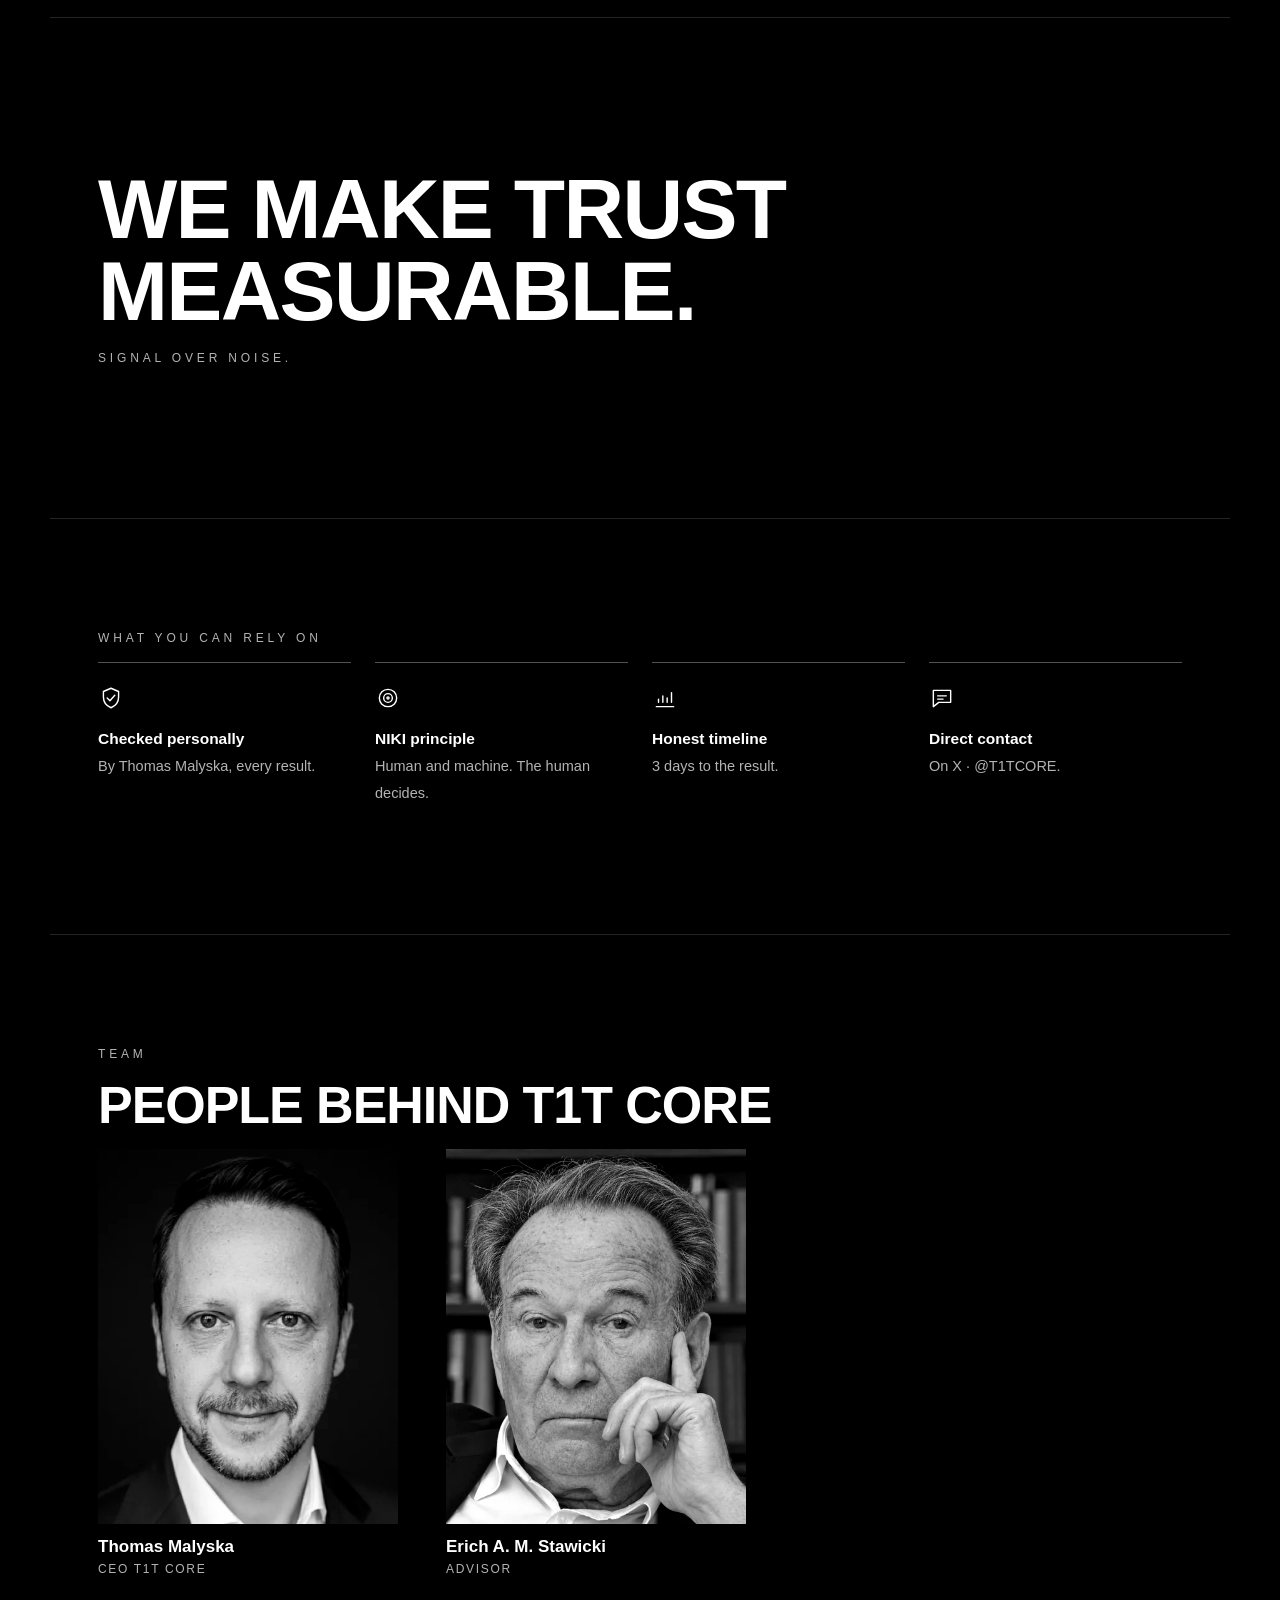
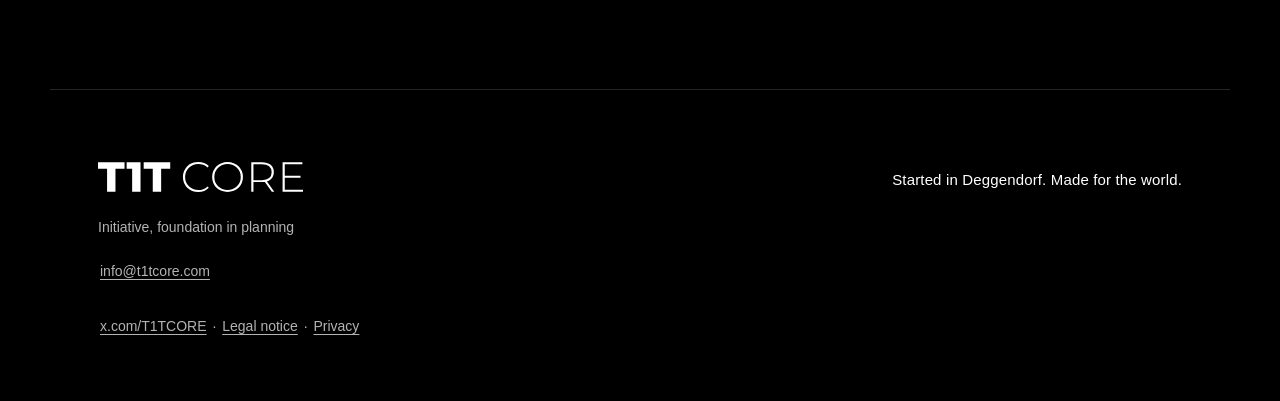
==== commit 0d887486: "Team: neues Thomas-Porträt in Erichs Proportionen (800x1000, 480), Cache ?v=20261119" ====
--- a/en/index.html
+++ b/en/index.html
@@ -163,8 +163,8 @@
   <div class="people">
     <figure class="person">
       <picture>
-        <source type="image/webp" srcset="../assets/team/thomas-malyska-480.webp 480w, ../assets/team/thomas-malyska-800.webp 800w" sizes="(min-width: 900px) 300px, 44vw">
-        <img src="../assets/team/thomas-malyska-800.jpg" width="800" height="1000" loading="lazy" decoding="async" alt="Thomas Malyska · CEO T1T CORE">
+        <source type="image/webp" srcset="../assets/team/thomas-malyska-480.webp?v=20261119 480w, ../assets/team/thomas-malyska-800.webp?v=20261119 800w" sizes="(min-width: 900px) 300px, 44vw">
+        <img src="../assets/team/thomas-malyska-800.jpg?v=20261119" width="800" height="1000" loading="lazy" decoding="async" alt="Thomas Malyska · CEO T1T CORE">
       </picture>
       <figcaption><strong>Thomas Malyska</strong><span>CEO T1T CORE</span></figcaption>
     </figure>
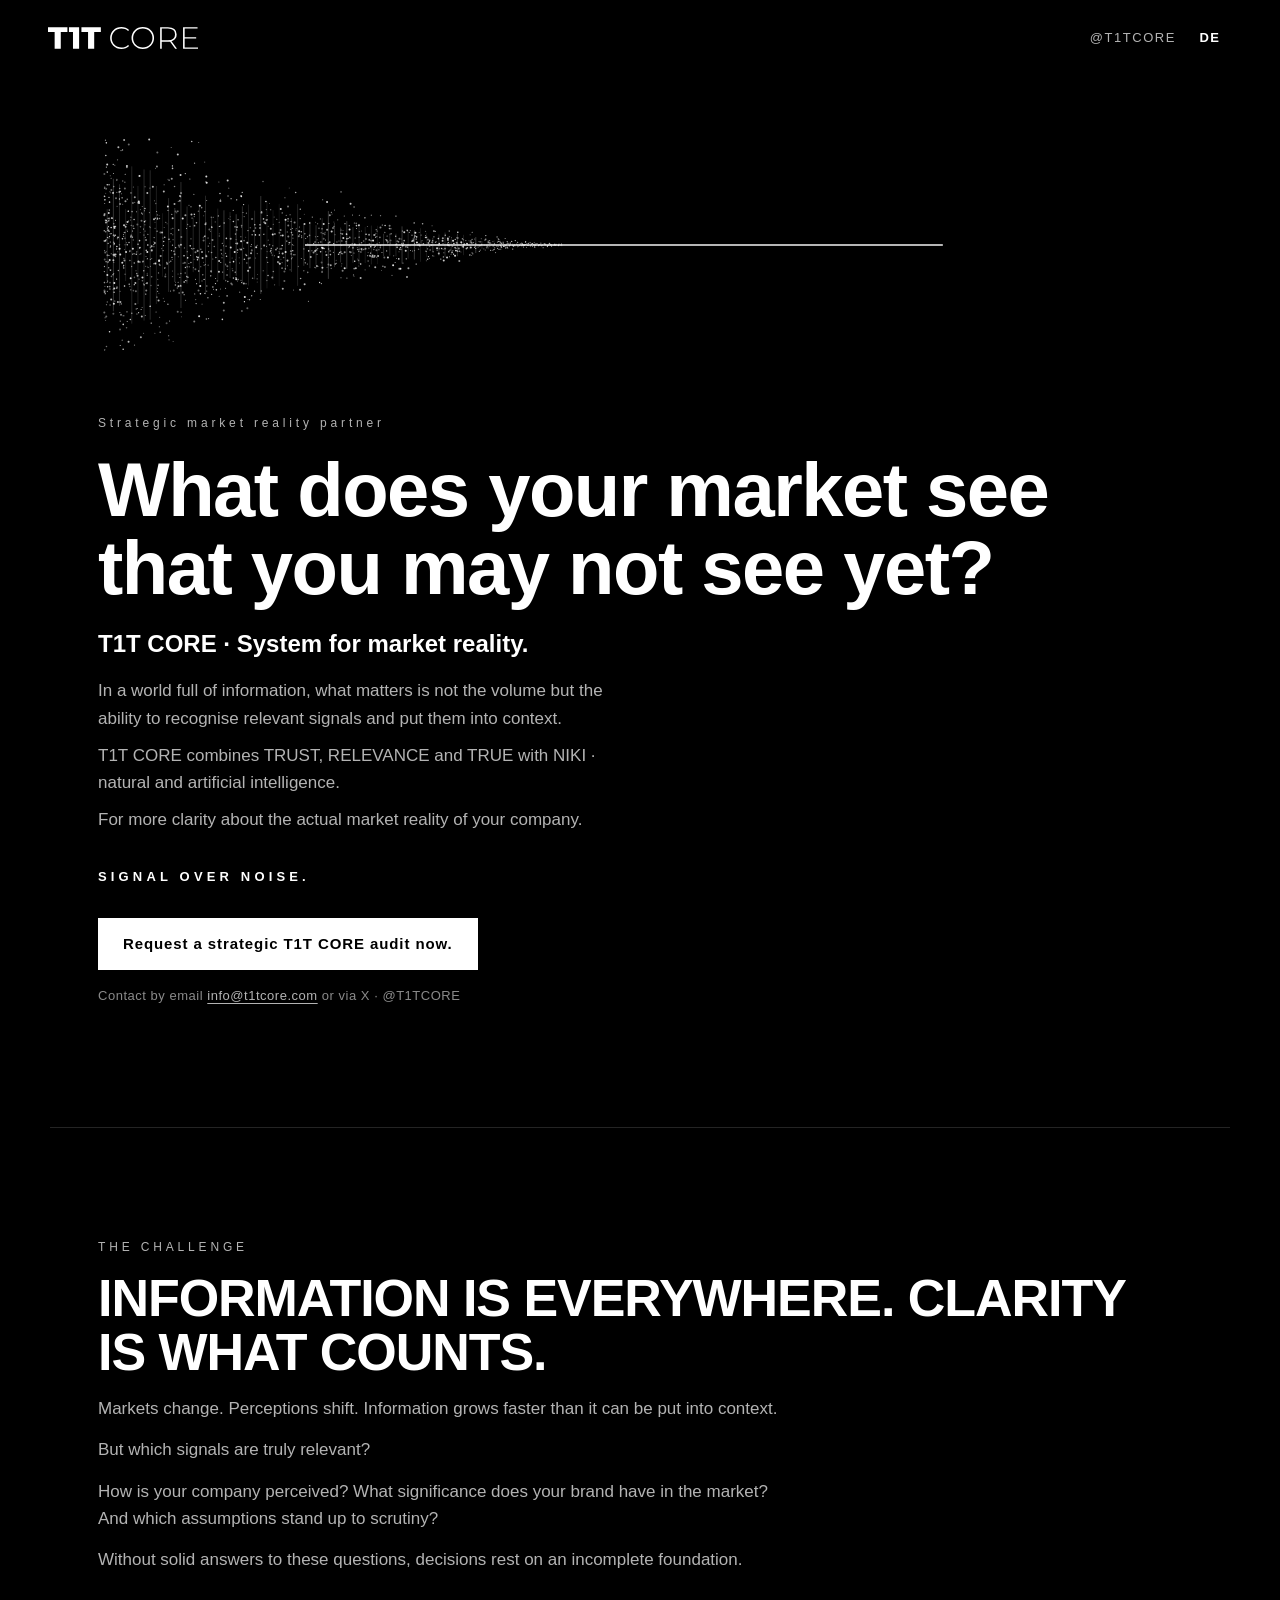
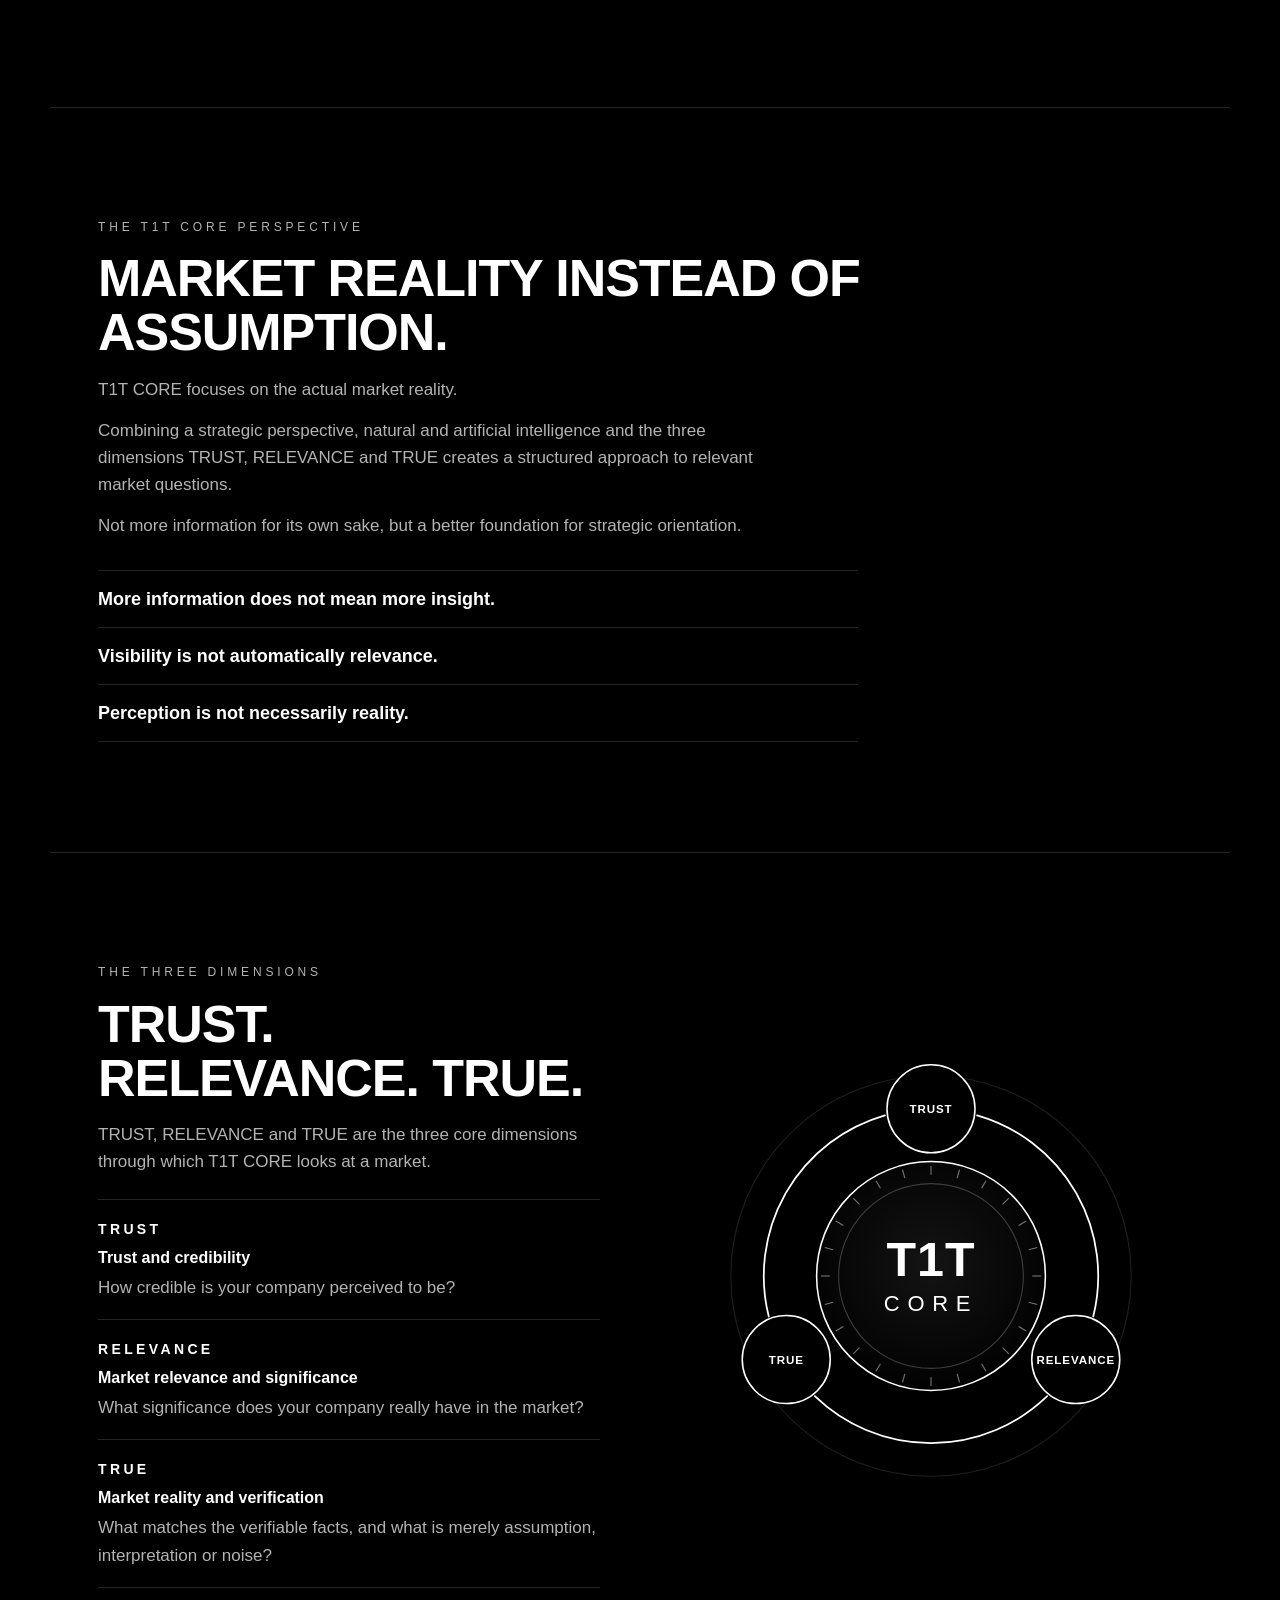
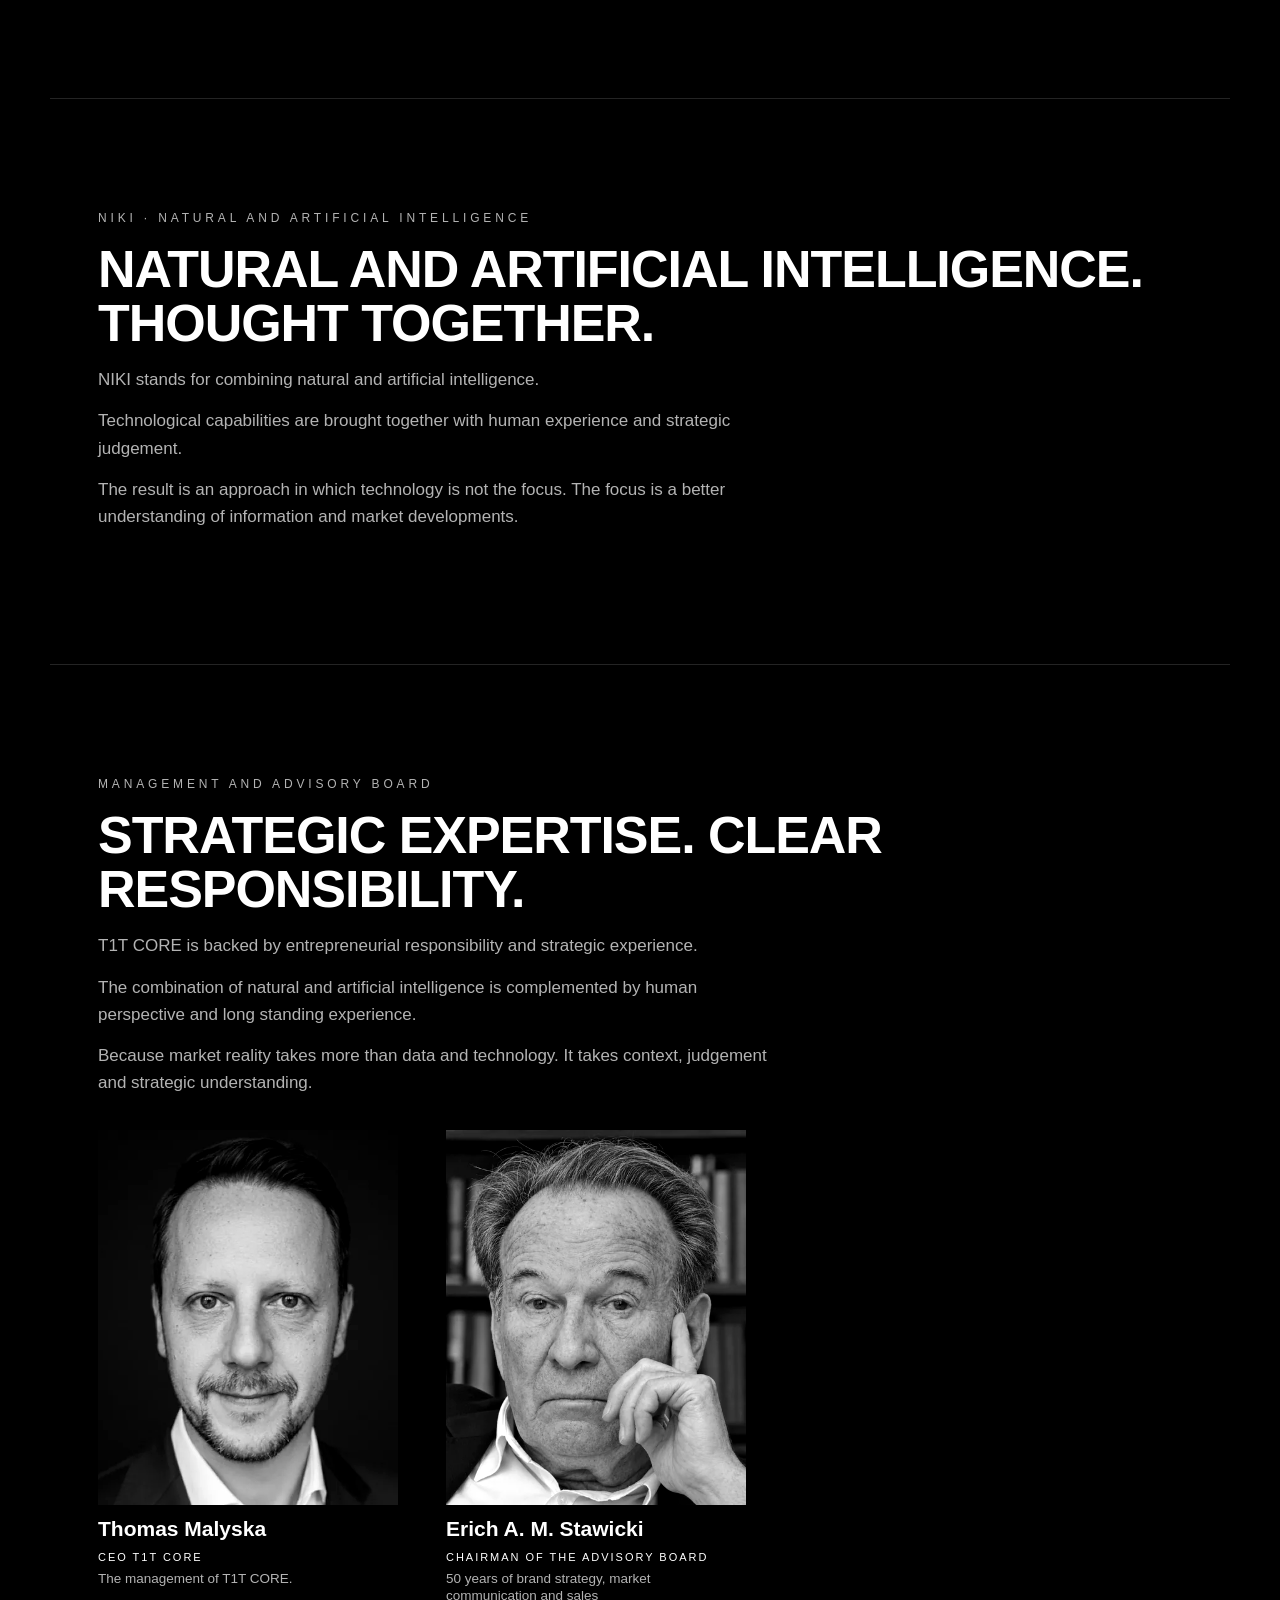
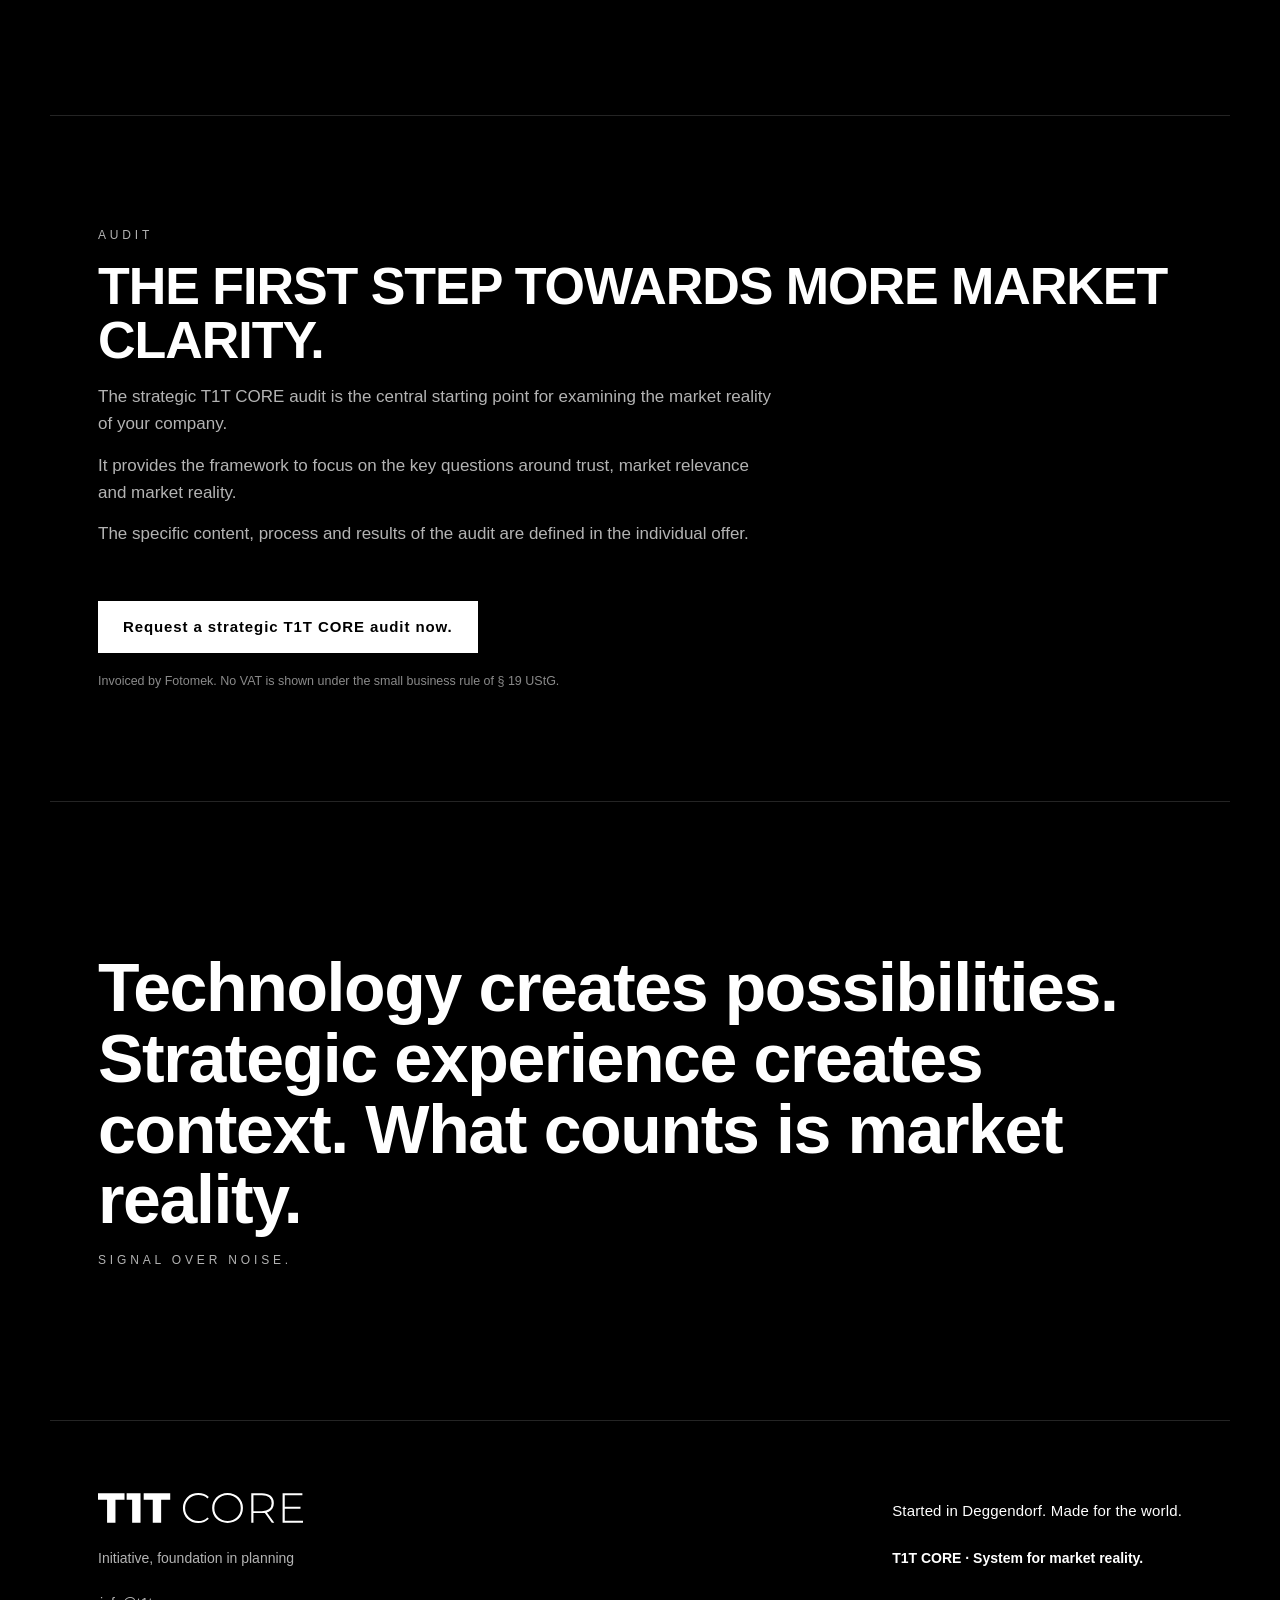
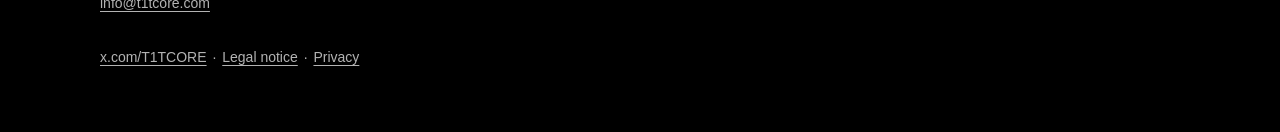
==== commit ce5ae7a1: "LP nach Masterdokument v1.1 und Beirat-Dokument: System für Marktwirklichkeit, Team mit Beirat, Audi" ====
--- a/en/index.html
+++ b/en/index.html
@@ -6,8 +6,8 @@
 <meta name="robots" content="index, follow">
 <meta name="theme-color" content="#000000">
 <meta name="color-scheme" content="dark">
-<title>T1T CORE · Signal over Noise</title>
-<meta name="description" content="T1T CORE makes trust measurable. TRUST · RELEVANCE · TRUE. The TRUST analysis by the NIKI principle.">
+<title>T1T CORE · System for market reality</title>
+<meta name="description" content="T1T CORE · System for market reality. Strategic market reality partner. TRUST · RELEVANCE · TRUE with NIKI · natural and artificial intelligence.">
 <link rel="canonical" href="https://t1tcore.com/en/">
 <link rel="alternate" hreflang="de" href="https://t1tcore.com/">
 <link rel="alternate" hreflang="en" href="https://t1tcore.com/en/">
@@ -17,8 +17,8 @@
 <meta property="og:type" content="website">
 <meta property="og:site_name" content="T1T Core">
 <meta property="og:url" content="https://t1tcore.com/en/">
-<meta property="og:title" content="T1T CORE · Signal over Noise">
-<meta property="og:description" content="T1T CORE makes trust measurable. TRUST · RELEVANCE · TRUE. The TRUST analysis by the NIKI principle.">
+<meta property="og:title" content="T1T CORE · System for market reality">
+<meta property="og:description" content="T1T CORE · System for market reality. Strategic market reality partner. TRUST · RELEVANCE · TRUE with NIKI · natural and artificial intelligence.">
 <meta property="og:image" content="https://t1tcore.com/assets/og-t1t-core-logo-1200x630.jpg">
 <meta property="og:image:type" content="image/jpeg">
 <meta property="og:image:width" content="1200">
@@ -28,8 +28,8 @@
 <meta property="og:locale:alternate" content="de_DE">
 <meta name="twitter:card" content="summary_large_image">
 <meta name="twitter:site" content="@T1TCORE">
-<meta name="twitter:title" content="T1T CORE · Signal over Noise">
-<meta name="twitter:description" content="T1T CORE makes trust measurable. TRUST · RELEVANCE · TRUE. The TRUST analysis by the NIKI principle.">
+<meta name="twitter:title" content="T1T CORE · System for market reality">
+<meta name="twitter:description" content="T1T CORE · System for market reality. Strategic market reality partner. TRUST · RELEVANCE · TRUE with NIKI · natural and artificial intelligence.">
 <meta name="twitter:image" content="https://t1tcore.com/assets/og-t1t-core-logo-1200x630.jpg">
 <script type="application/ld+json">
 {
@@ -41,6 +41,8 @@
       "name": "T1T Core",
       "url": "https://t1tcore.com/",
       "logo": "https://t1tcore.com/assets/icon-t1t-512.png",
+      "slogan": "T1T CORE · System for market reality.",
+      "description": "Strategic market reality partner. TRUST · RELEVANCE · TRUE with NIKI · natural and artificial intelligence.",
       "founder": {
         "@type": "Person",
         "name": "Thomas Malyska"
@@ -90,19 +92,33 @@
 <main>
 <section class="hero">
   <img class="signal" src="../assets/signal.svg" width="1200" height="360" alt="" aria-hidden="true">
-  <p class="kicker">TRUST · RELEVANCE · TRUE</p>
-  <h1 class="claim"><span>SIGNAL OVER</span> <span class="gold">NOISE</span></h1>
-  <p class="h-lead">Millions of AIs can be wrong.</p>
-  <p class="h-sub">The amount of data does not replace truth. We make trust measurable.</p>
-  <a class="btn" href="https://x.com/T1TCORE" target="_blank" rel="noopener noreferrer">Request analysis on X</a>
-  <p class="note">Contact via X · @T1TCORE or <a href="mailto:info@t1tcore.com">info@t1tcore.com</a></p>
+  <p class="kicker">Strategic market reality partner</p>
+  <h1 class="h-q">What does your market see that you may not see yet?</h1>
+  <p class="h-claim">T1T CORE · System for market reality.</p>
+  <div class="h-sub"><p>In a world full of information, what matters is not the volume but the ability to recognise relevant signals and put them into context.</p><p>T1T CORE combines TRUST, RELEVANCE and TRUE with NIKI · natural and artificial intelligence.</p><p>For more clarity about the actual market reality of your company.</p></div>
+  <p class="h-motif">SIGNAL OVER NOISE.</p>
+  <a class="btn" href="mailto:info@t1tcore.com?subject=Request%3A%20strategic%20T1T%20CORE%20audit">Request a strategic T1T CORE audit now.</a>
+  <p class="note">Contact by email <a href="mailto:info@t1tcore.com">info@t1tcore.com</a> or via X · @T1TCORE</p>
+</section>
+
+<section class="sec challenge">
+  <p class="label">THE CHALLENGE</p>
+  <h2>Information is everywhere. Clarity is what counts.</h2>
+  <div class="body prose"><p>Markets change. Perceptions shift. Information grows faster than it can be put into context.</p><p>But which signals are truly relevant?</p><p>How is your company perceived? What significance does your brand have in the market? And which assumptions stand up to scrutiny?</p><p>Without solid answers to these questions, decisions rest on an incomplete foundation.</p></div>
+</section>
+
+<section class="sec perspective">
+  <p class="label">THE T1T CORE PERSPECTIVE</p>
+  <h2>Market reality instead of assumption.</h2>
+  <div class="body prose"><p>T1T CORE focuses on the actual market reality.</p><p>Combining a strategic perspective, natural and artificial intelligence and the three dimensions TRUST, RELEVANCE and TRUE creates a structured approach to relevant market questions.</p><p>Not more information for its own sake, but a better foundation for strategic orientation.</p></div>
+  <ul class="principles"><li>More information does not mean more insight.</li><li>Visibility is not automatically relevance.</li><li>Perception is not necessarily reality.</li></ul>
 </section>
 
 <section class="sec model">
-  <p class="label">THE MODEL</p>
-  <h2>One core. Three stages.</h2>
-  <p class="body">T1T CORE sits at the centre. Every brand is checked on three stages.</p>
-  <svg class="model-svg" viewBox="0 0 400 400" role="img" aria-label="Circle model: T1T CORE at the centre, around it TRUST, RELEVANCE and TRUE.">
+  <p class="label">THE THREE DIMENSIONS</p>
+  <h2>TRUST. RELEVANCE. TRUE.</h2>
+  <p class="body">TRUST, RELEVANCE and TRUE are the three core dimensions through which T1T CORE looks at a market.</p>
+  <svg class="model-svg" viewBox="0 0 400 400" role="img" aria-label="Circle model: T1T CORE at the centre, around it the three dimensions TRUST, RELEVANCE and TRUE.">
   <defs><radialGradient id="g" cx="50%" cy="45%" r="60%"><stop offset="0" stop-color="#141414"/><stop offset="1" stop-color="#000000"/></radialGradient>
   <linearGradient id="gold" x1="0" y1="0" x2="1" y2="1"><stop offset="0" stop-color="#ffffff"/><stop offset=".5" stop-color="#ffffff"/><stop offset="1" stop-color="#cfcfcf"/></linearGradient></defs>
   <circle cx="200" cy="200" r="182" class="ring-out"/>
@@ -114,13 +130,51 @@
   <text x="200" y="232" text-anchor="middle" class="core-t2">CORE</text>
   <g class="node"><circle cx="200.0" cy="48.0" r="40"/><text x="200.0" y="52.0" class="node-t" text-anchor="middle">TRUST</text></g><g class="node"><circle cx="331.6" cy="276.0" r="40"/><text x="331.6" y="280.0" class="node-t" text-anchor="middle">RELEVANCE</text></g><g class="node"><circle cx="68.4" cy="276.0" r="40"/><text x="68.4" y="280.0" class="node-t" text-anchor="middle">TRUE</text></g>
 </svg>
-  <ul class="stages">
-    <li><strong>TRUST</strong><span>Credibility as the base.</span></li>
-    <li><strong>RELEVANCE</strong><span>Strategic weighting.</span></li>
-    <li><strong>TRUE</strong><span>Substance creates value.</span></li>
-  </ul>
-</section>
-
+  <ul class="stages dims"><li><strong>TRUST</strong><em>Trust and credibility</em><span>How credible is your company perceived to be?</span></li><li><strong>RELEVANCE</strong><em>Market relevance and significance</em><span>What significance does your company really have in the market?</span></li><li><strong>TRUE</strong><em>Market reality and verification</em><span>What matches the verifiable facts, and what is merely assumption, interpretation or noise?</span></li></ul>
+</section>
+
+<section class="sec niki">
+  <p class="label">NIKI · NATURAL AND ARTIFICIAL INTELLIGENCE</p>
+  <h2>Natural and artificial intelligence. Thought together.</h2>
+  <div class="body prose"><p>NIKI stands for combining natural and artificial intelligence.</p><p>Technological capabilities are brought together with human experience and strategic judgement.</p><p>The result is an approach in which technology is not the focus. The focus is a better understanding of information and market developments.</p></div>
+</section>
+
+<section class="sec team" aria-labelledby="team-h-en">
+  <p class="label">MANAGEMENT AND ADVISORY BOARD</p>
+  <h2 id="team-h-en">STRATEGIC EXPERTISE. CLEAR RESPONSIBILITY.</h2>
+  <div class="body prose"><p>T1T CORE is backed by entrepreneurial responsibility and strategic experience.</p><p>The combination of natural and artificial intelligence is complemented by human perspective and long standing experience.</p><p>Because market reality takes more than data and technology. It takes context, judgement and strategic understanding.</p></div>
+  <div class="people">
+    <figure class="person">
+      <picture>
+        <source type="image/webp" srcset="../assets/team/thomas-malyska-480.webp?v=20261119 480w, ../assets/team/thomas-malyska-800.webp?v=20261119 800w" sizes="(min-width: 900px) 300px, 44vw">
+        <img src="../assets/team/thomas-malyska-800.jpg?v=20261119" width="800" height="1000" loading="lazy" decoding="async" alt="Thomas Malyska · CEO T1T CORE">
+      </picture>
+      <figcaption><strong>Thomas Malyska</strong><span class="role">CEO T1T CORE</span><span class="exp">The management of T1T CORE.</span></figcaption>
+    </figure>
+    <figure class="person">
+      <picture>
+        <source type="image/webp" srcset="../assets/team/erich-stawicki-480.webp 480w, ../assets/team/erich-stawicki-800.webp 800w" sizes="(min-width: 900px) 300px, 44vw">
+        <img src="../assets/team/erich-stawicki-800.jpg" width="800" height="1000" loading="lazy" decoding="async" alt="Erich A. M. Stawicki · Chairman of the Advisory Board">
+      </picture>
+      <figcaption><strong>Erich A. M. Stawicki</strong><span class="role">CHAIRMAN OF THE ADVISORY BOARD</span><span class="exp">50 years of brand strategy, market communication and sales</span></figcaption>
+    </figure>
+  </div>
+</section>
+
+<section class="sec audit">
+  <p class="label">AUDIT</p>
+  <h2>The first step towards more market clarity.</h2>
+  <div class="body prose"><p>The strategic T1T CORE audit is the central starting point for examining the market reality of your company.</p><p>It provides the framework to focus on the key questions around trust, market relevance and market reality.</p><p>The specific content, process and results of the audit are defined in the individual offer.</p></div>
+  <a class="btn" href="mailto:info@t1tcore.com?subject=Request%3A%20strategic%20T1T%20CORE%20audit">Request a strategic T1T CORE audit now.</a>
+  <p class="tax">Invoiced by Fotomek. No VAT is shown under the small business rule of § 19 UStG.</p>
+</section>
+
+<section class="statement">
+  <p class="st-line">Technology creates possibilities. Strategic experience creates context. What counts is market reality.</p>
+  <p class="st-sub">SIGNAL OVER NOISE.</p>
+</section>
+
+<!-- ausgeblendet 19.11.2026 nach Masterdokument v1.1 (alte Produktbezeichnung TRUST Analyse, alter Leitsatz, Vertrauensleiste). Nicht geloescht:
 <section class="sec quote">
   <p class="label">GUIDING LINE</p>
   <figure class="q">
@@ -133,7 +187,6 @@
   </figure>
   <div class="q-body"><p>Computing power creates answers.</p><p>Trust comes from credibility.</p><p>We analyse. We check. We question.</p></div>
 </section>
-
 <section class="sec flow">
   <p class="label">TRUST ANALYSIS</p>
   <h2>How the TRUST analysis works.</h2>
@@ -146,42 +199,22 @@
     <p class="tax">Invoiced by Fotomek. No VAT is shown under the small business rule of § 19 UStG.</p>
   </div>
 </section>
-
 <section class="statement">
   <p class="st-line">We make trust measurable.</p>
   <p class="st-sub">Signal over noise.</p>
 </section>
-
 <section class="sec trustbar" aria-label="WHAT YOU CAN RELY ON">
   <p class="label">WHAT YOU CAN RELY ON</p>
   <ul class="tb"><li><svg viewBox="0 0 24 24" aria-hidden="true" class="ti"><path d="M12 3l7 3v5c0 4.5-3 8.3-7 10-4-1.7-7-5.5-7-10V6l7-3z"/><path d="M8.5 12l2.5 2.5 4.5-5"/></svg><div><strong>Checked personally</strong><span>By Thomas Malyska, every result.</span></div></li><li><svg viewBox="0 0 24 24" aria-hidden="true" class="ti"><circle cx="12" cy="12" r="8"/><circle cx="12" cy="12" r="4"/><circle cx="12" cy="12" r="1"/></svg><div><strong>NIKI principle</strong><span>Human and machine. The human decides.</span></div></li><li><svg viewBox="0 0 24 24" aria-hidden="true" class="ti"><path d="M4 20h16"/><path d="M6 16v-3M10 16v-6M14 16v-4M18 16V7"/></svg><div><strong>Honest timeline</strong><span>3 days to the result.</span></div></li><li><svg viewBox="0 0 24 24" aria-hidden="true" class="ti"><path d="M4 5h16v11H9l-5 4V5z"/><path d="M8 10h8M8 13h5"/></svg><div><strong>Direct contact</strong><span>On X · @T1TCORE.</span></div></li></ul>
 </section>
+-->
 </main>
-<section class="sec team" aria-labelledby="team-h-en">
-  <p class="label">TEAM</p>
-  <h2 id="team-h-en">People behind T1T CORE</h2>
-  <div class="people">
-    <figure class="person">
-      <picture>
-        <source type="image/webp" srcset="../assets/team/thomas-malyska-480.webp?v=20261119 480w, ../assets/team/thomas-malyska-800.webp?v=20261119 800w" sizes="(min-width: 900px) 300px, 44vw">
-        <img src="../assets/team/thomas-malyska-800.jpg?v=20261119" width="800" height="1000" loading="lazy" decoding="async" alt="Thomas Malyska · CEO T1T CORE">
-      </picture>
-      <figcaption><strong>Thomas Malyska</strong><span>CEO T1T CORE</span></figcaption>
-    </figure>
-    <figure class="person">
-      <picture>
-        <source type="image/webp" srcset="../assets/team/erich-stawicki-480.webp 480w, ../assets/team/erich-stawicki-800.webp 800w" sizes="(min-width: 900px) 300px, 44vw">
-        <img src="../assets/team/erich-stawicki-800.jpg" width="800" height="1000" loading="lazy" decoding="async" alt="Erich A. M. Stawicki · Advisor">
-      </picture>
-      <figcaption><strong>Erich A. M. Stawicki</strong><span>Advisor</span></figcaption>
-    </figure>
-  </div>
-</section>
 
 <footer class="foot">
   <img src="../assets/logo/t1t-core-logo-weiss.svg" width="969" height="142" alt="T1T CORE" class="foot-logo">
   <p>Initiative, foundation in planning</p>
   <p>Started in Deggendorf. Made for the world.</p>
+  <p class="foot-claim">T1T CORE · System for market reality.</p>
   <p class="foot-links"><a href="mailto:info@t1tcore.com">info@t1tcore.com</a></p>
   <p class="foot-links"><a href="https://x.com/T1TCORE" target="_blank" rel="noopener noreferrer">x.com/T1TCORE</a> · <a href="../impressum.html?lang=en">Legal notice</a> · <a href="../datenschutz.html?lang=en">Privacy</a></p>
 </footer>
--- a/assets/cd.css
+++ b/assets/cd.css
@@ -113,3 +113,34 @@
 .person strong{font-size:15px;font-weight:600;color:var(--ink);line-height:1.3}
 .person span{font-size:12px;letter-spacing:.14em;text-transform:uppercase;color:var(--mute)}
 @media (min-width:900px){.people{grid-template-columns:repeat(2,300px);gap:48px}.person strong{font-size:17px}}
+
+/* Masterdokument v1.1 (19.11.2026) */
+.h-q{margin:0 0 22px;font-size:clamp(32px,8.6vw,76px);line-height:1.02;font-weight:800;letter-spacing:-.02em;max-width:15em}
+.h-claim{margin:0 0 18px;font-size:clamp(18px,4.8vw,24px);font-weight:600;line-height:1.3}
+.hero .h-sub p{margin:0 0 10px}
+.h-motif{margin:6px 0 30px;font-size:13px;letter-spacing:.32em;font-weight:700;color:var(--ink)}
+.prose p{margin:0 0 14px}.prose p:last-child{margin-bottom:0}
+.principles{list-style:none;padding:0;margin:30px 0 0;border-top:1px solid var(--line)}
+.principles li{padding:16px 0;border-bottom:1px solid var(--line);font-weight:600;font-size:18px;line-height:1.35}
+.dims li{gap:4px}.dims em{font-style:normal;font-weight:600;color:var(--ink);font-size:16px}
+.team .prose{margin-bottom:34px}
+.person .role{font-size:12px;letter-spacing:.14em;text-transform:uppercase;color:var(--ink)}
+.person .exp{font-size:13.5px;letter-spacing:0;text-transform:none;color:var(--mute);line-height:1.4;margin-top:4px}
+.audit .btn{margin-top:30px;max-width:100%;text-align:center;line-height:1.3;padding:14px 24px}
+.hero .btn{max-width:100%;text-align:center;line-height:1.3;padding:14px 24px}
+.statement .st-line{font-size:clamp(28px,7.6vw,68px);line-height:1.04;text-transform:none}
+.foot-claim{color:var(--ink);font-weight:600;margin-top:14px!important}
+@media (min-width:900px){.principles{max-width:760px}.prose{max-width:40em}}
+@media (max-width:420px){.hero .kicker{letter-spacing:.18em}}
+.people .person{min-width:0}
+@media (max-width:380px){.person .role{letter-spacing:.04em;font-size:11px}}
+.sec h2,.person figcaption span,.person figcaption strong{overflow-wrap:break-word;hyphens:auto}
+@media (max-width:360px){.sec h2{font-size:27px}}
+/* Team-Hierarchie wie TTC (Thomas 19.11. 14:16): Name / VERSALIEN gesperrt / Erfahrung */
+.person figcaption{margin-top:12px;gap:0}
+.person figcaption strong{font-size:18px;font-weight:600;line-height:1.15;letter-spacing:0;color:var(--ink)}
+.person figcaption .role{display:block;margin-top:7px;font-size:10.5px;font-weight:500;letter-spacing:.16em;line-height:1.2;text-transform:uppercase;color:var(--ink)}
+.person figcaption .exp{display:block;margin-top:5px;font-size:12.5px;line-height:1.3;letter-spacing:0;text-transform:none;color:var(--mute);max-width:22em}
+@media (max-width:420px){.person figcaption strong{font-size:16px}.person figcaption .role{font-size:10px;letter-spacing:.1em}}
+@media (max-width:350px){.person figcaption .role{font-size:9.5px;letter-spacing:.04em}}
+@media (min-width:900px){.person figcaption strong{font-size:21px}.person figcaption .role{font-size:11px;letter-spacing:.18em;margin-top:9px}.person figcaption .exp{font-size:13.5px;margin-top:6px}}
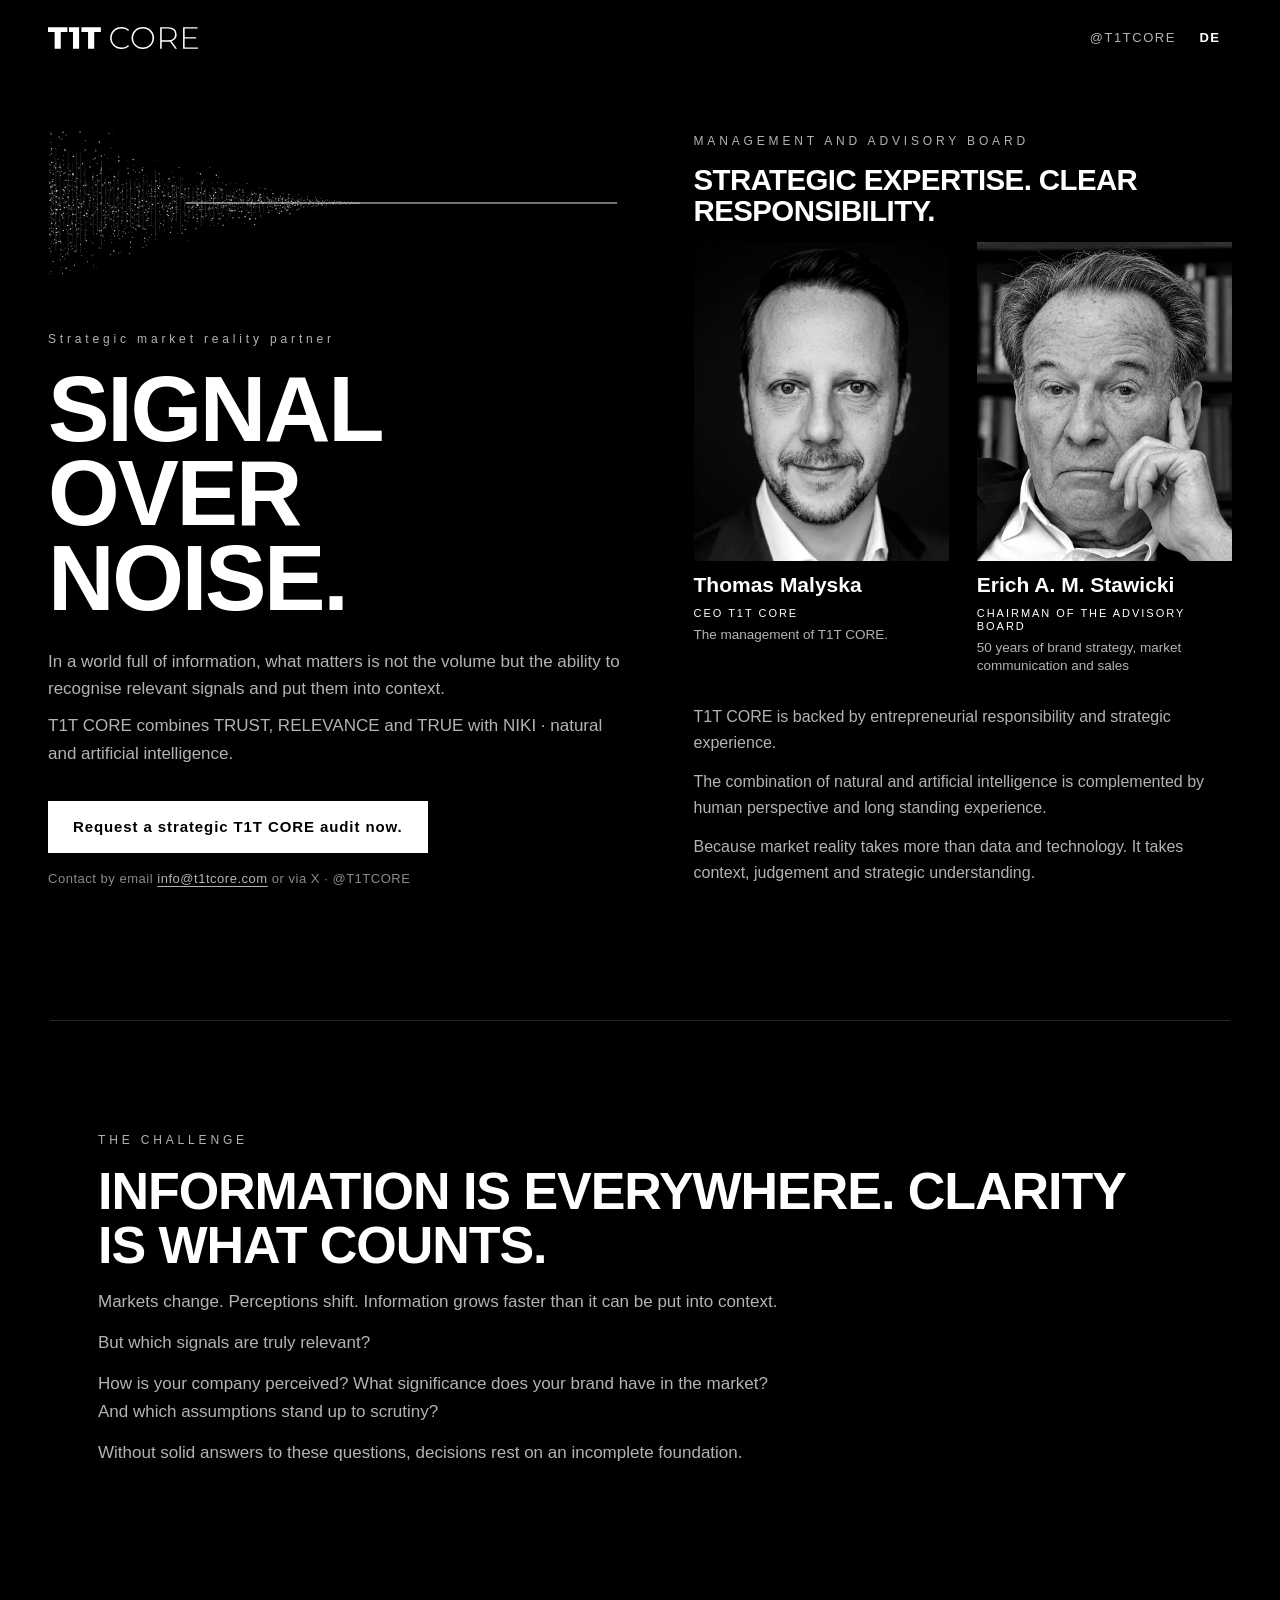
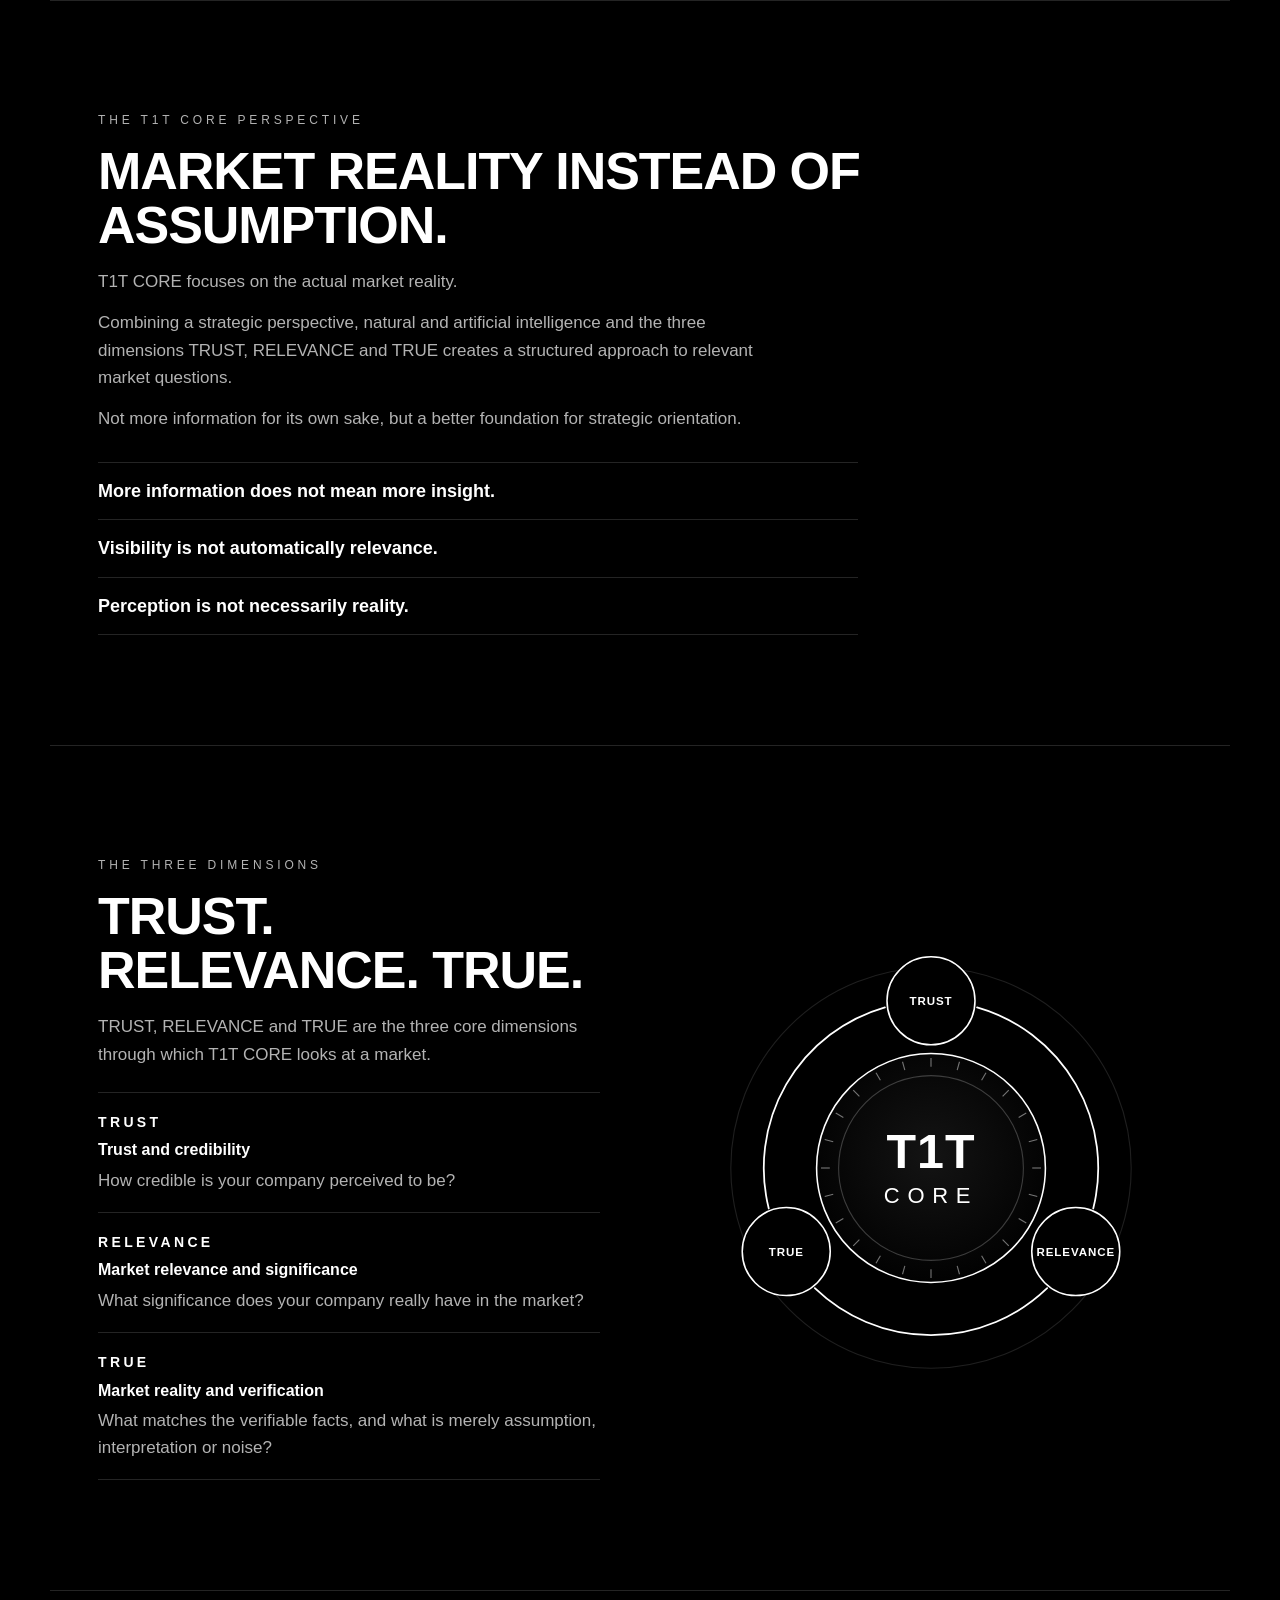
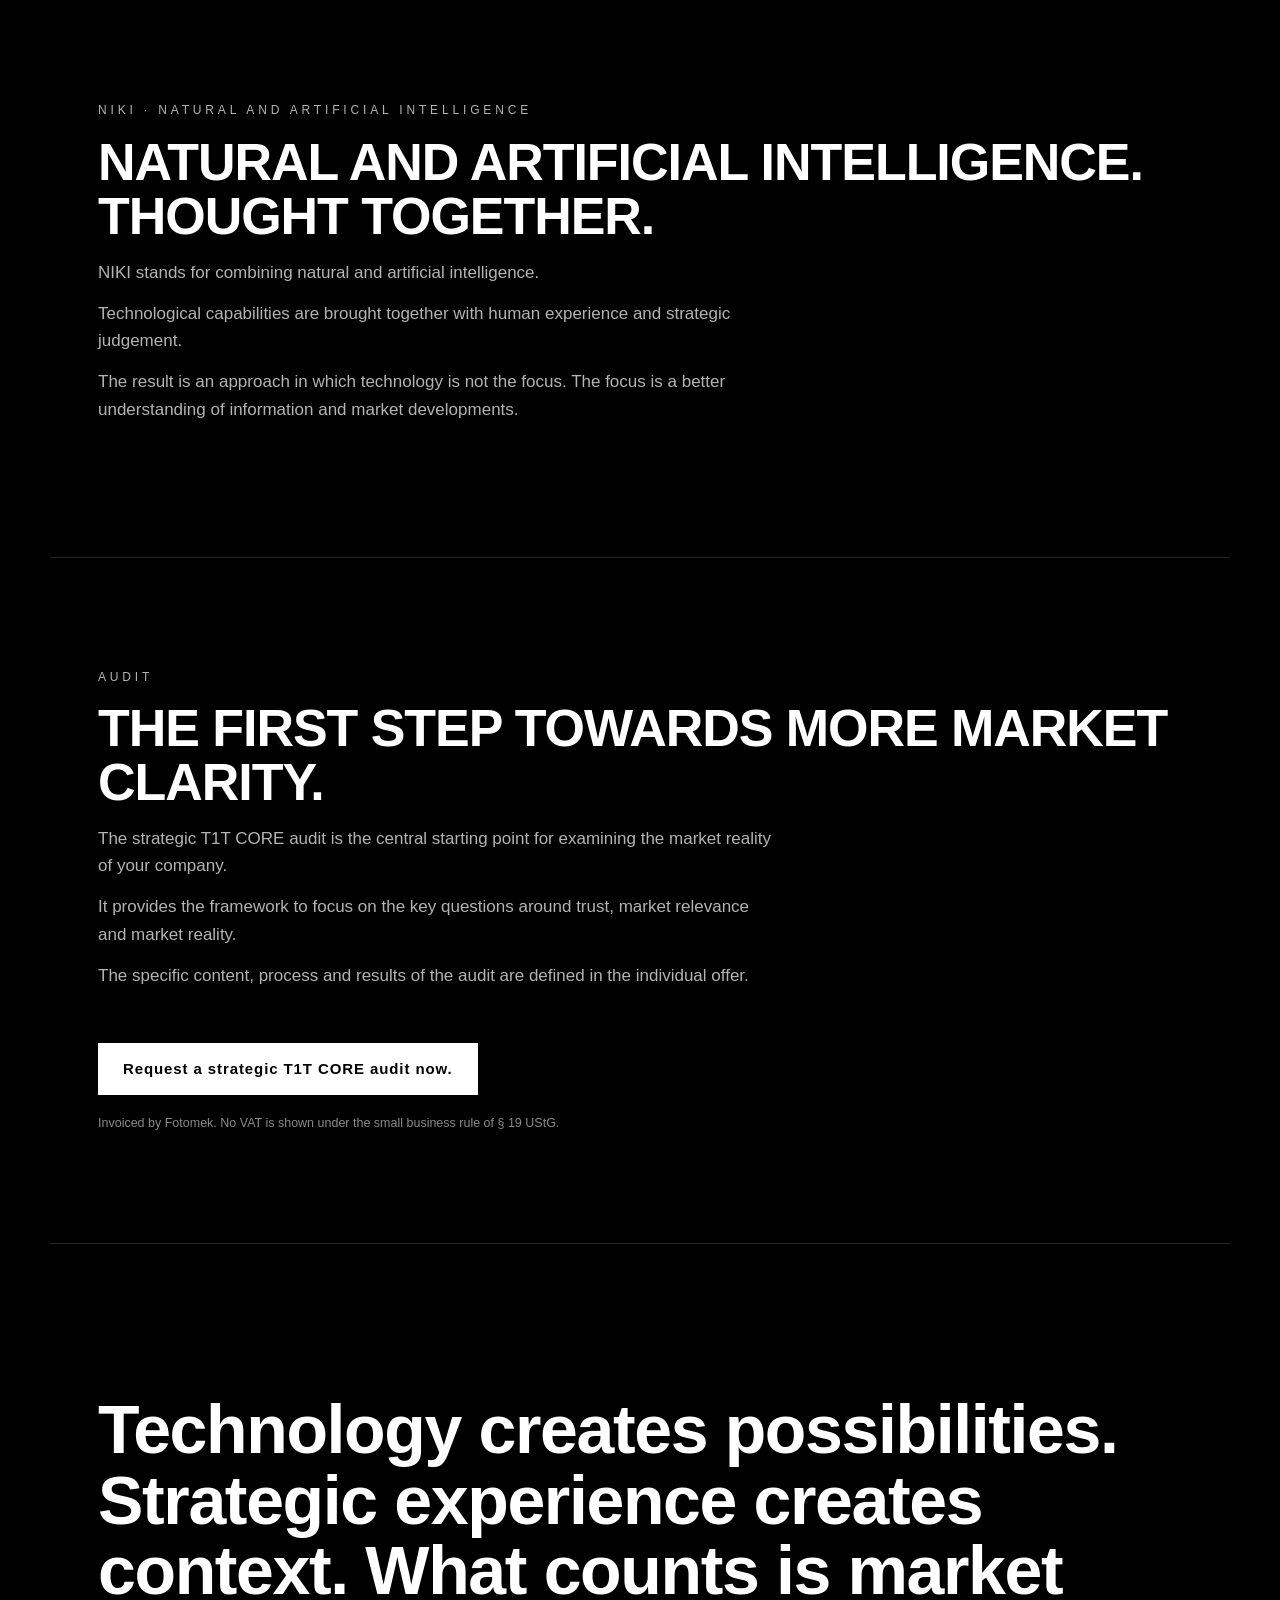
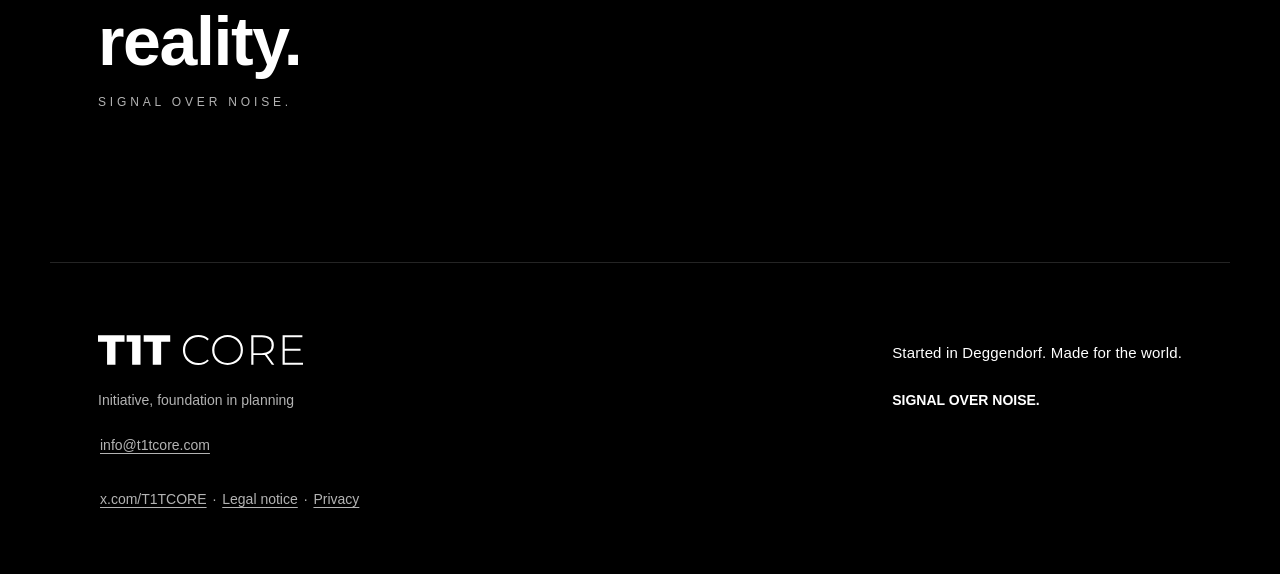
==== commit 833ceed5: "LP Einstieg: SIGNAL STATT RAUSCHEN gross, Team mit Thomas und Erich direkt nach dem Hero, Claim Syst" ====
--- a/en/index.html
+++ b/en/index.html
@@ -6,8 +6,8 @@
 <meta name="robots" content="index, follow">
 <meta name="theme-color" content="#000000">
 <meta name="color-scheme" content="dark">
-<title>T1T CORE · System for market reality</title>
-<meta name="description" content="T1T CORE · System for market reality. Strategic market reality partner. TRUST · RELEVANCE · TRUE with NIKI · natural and artificial intelligence.">
+<title>T1T CORE · Signal over noise</title>
+<meta name="description" content="T1T CORE · SIGNAL OVER NOISE. Strategic market reality partner. TRUST · RELEVANCE · TRUE with NIKI · natural and artificial intelligence.">
 <link rel="canonical" href="https://t1tcore.com/en/">
 <link rel="alternate" hreflang="de" href="https://t1tcore.com/">
 <link rel="alternate" hreflang="en" href="https://t1tcore.com/en/">
@@ -17,8 +17,8 @@
 <meta property="og:type" content="website">
 <meta property="og:site_name" content="T1T Core">
 <meta property="og:url" content="https://t1tcore.com/en/">
-<meta property="og:title" content="T1T CORE · System for market reality">
-<meta property="og:description" content="T1T CORE · System for market reality. Strategic market reality partner. TRUST · RELEVANCE · TRUE with NIKI · natural and artificial intelligence.">
+<meta property="og:title" content="T1T CORE · Signal over noise">
+<meta property="og:description" content="T1T CORE · SIGNAL OVER NOISE. Strategic market reality partner. TRUST · RELEVANCE · TRUE with NIKI · natural and artificial intelligence.">
 <meta property="og:image" content="https://t1tcore.com/assets/og-t1t-core-logo-1200x630.jpg">
 <meta property="og:image:type" content="image/jpeg">
 <meta property="og:image:width" content="1200">
@@ -28,8 +28,8 @@
 <meta property="og:locale:alternate" content="de_DE">
 <meta name="twitter:card" content="summary_large_image">
 <meta name="twitter:site" content="@T1TCORE">
-<meta name="twitter:title" content="T1T CORE · System for market reality">
-<meta name="twitter:description" content="T1T CORE · System for market reality. Strategic market reality partner. TRUST · RELEVANCE · TRUE with NIKI · natural and artificial intelligence.">
+<meta name="twitter:title" content="T1T CORE · Signal over noise">
+<meta name="twitter:description" content="T1T CORE · SIGNAL OVER NOISE. Strategic market reality partner. TRUST · RELEVANCE · TRUE with NIKI · natural and artificial intelligence.">
 <meta name="twitter:image" content="https://t1tcore.com/assets/og-t1t-core-logo-1200x630.jpg">
 <script type="application/ld+json">
 {
@@ -41,7 +41,7 @@
       "name": "T1T Core",
       "url": "https://t1tcore.com/",
       "logo": "https://t1tcore.com/assets/icon-t1t-512.png",
-      "slogan": "T1T CORE · System for market reality.",
+      "slogan": "SIGNAL OVER NOISE.",
       "description": "Strategic market reality partner. TRUST · RELEVANCE · TRUE with NIKI · natural and artificial intelligence.",
       "founder": {
         "@type": "Person",
@@ -90,16 +90,44 @@
   </nav>
 </header>
 <main>
+<div class="intro">
 <section class="hero">
   <img class="signal" src="../assets/signal.svg" width="1200" height="360" alt="" aria-hidden="true">
   <p class="kicker">Strategic market reality partner</p>
+  <h1 class="claim"><span>SIGNAL</span><span>OVER</span><span>NOISE.</span></h1>
+  <div class="h-sub"><p>In a world full of information, what matters is not the volume but the ability to recognise relevant signals and put them into context.</p><p>T1T CORE combines TRUST, RELEVANCE and TRUE with NIKI · natural and artificial intelligence.</p></div>
+  <!-- ausgeblendet 19.11.2026 14:30 (Thomas: Claim am Anfang raus, SIGNAL STATT RAUSCHEN bleibt). Nicht geloescht:
   <h1 class="h-q">What does your market see that you may not see yet?</h1>
   <p class="h-claim">T1T CORE · System for market reality.</p>
-  <div class="h-sub"><p>In a world full of information, what matters is not the volume but the ability to recognise relevant signals and put them into context.</p><p>T1T CORE combines TRUST, RELEVANCE and TRUE with NIKI · natural and artificial intelligence.</p><p>For more clarity about the actual market reality of your company.</p></div>
+  <p>For more clarity about the actual market reality of your company.</p>
   <p class="h-motif">SIGNAL OVER NOISE.</p>
+  -->
   <a class="btn" href="mailto:info@t1tcore.com?subject=Request%3A%20strategic%20T1T%20CORE%20audit">Request a strategic T1T CORE audit now.</a>
   <p class="note">Contact by email <a href="mailto:info@t1tcore.com">info@t1tcore.com</a> or via X · @T1TCORE</p>
 </section>
+
+<section class="sec team team-top" aria-labelledby="team-h-en">
+  <p class="label">MANAGEMENT AND ADVISORY BOARD</p>
+  <h2 id="team-h-en">STRATEGIC EXPERTISE. CLEAR RESPONSIBILITY.</h2>
+  <div class="people">
+    <figure class="person">
+      <picture>
+        <source type="image/webp" srcset="../assets/team/thomas-malyska-480.webp?v=20261119 480w, ../assets/team/thomas-malyska-800.webp?v=20261119 800w" sizes="(min-width: 900px) 300px, 44vw">
+        <img src="../assets/team/thomas-malyska-800.jpg?v=20261119" width="800" height="1000" loading="lazy" decoding="async" alt="Thomas Malyska · CEO T1T CORE">
+      </picture>
+      <figcaption><strong>Thomas Malyska</strong><span class="role">CEO T1T CORE</span><span class="exp">The management of T1T CORE.</span></figcaption>
+    </figure>
+    <figure class="person">
+      <picture>
+        <source type="image/webp" srcset="../assets/team/erich-stawicki-480.webp 480w, ../assets/team/erich-stawicki-800.webp 800w" sizes="(min-width: 900px) 300px, 44vw">
+        <img src="../assets/team/erich-stawicki-800.jpg" width="800" height="1000" loading="lazy" decoding="async" alt="Erich A. M. Stawicki · Chairman of the Advisory Board">
+      </picture>
+      <figcaption><strong>Erich A. M. Stawicki</strong><span class="role">CHAIRMAN OF THE ADVISORY BOARD</span><span class="exp">50 years of brand strategy, market communication and sales</span></figcaption>
+    </figure>
+  </div>
+  <div class="body prose"><p>T1T CORE is backed by entrepreneurial responsibility and strategic experience.</p><p>The combination of natural and artificial intelligence is complemented by human perspective and long standing experience.</p><p>Because market reality takes more than data and technology. It takes context, judgement and strategic understanding.</p></div>
+</section>
+</div>
 
 <section class="sec challenge">
   <p class="label">THE CHALLENGE</p>
@@ -139,27 +167,6 @@
   <div class="body prose"><p>NIKI stands for combining natural and artificial intelligence.</p><p>Technological capabilities are brought together with human experience and strategic judgement.</p><p>The result is an approach in which technology is not the focus. The focus is a better understanding of information and market developments.</p></div>
 </section>
 
-<section class="sec team" aria-labelledby="team-h-en">
-  <p class="label">MANAGEMENT AND ADVISORY BOARD</p>
-  <h2 id="team-h-en">STRATEGIC EXPERTISE. CLEAR RESPONSIBILITY.</h2>
-  <div class="body prose"><p>T1T CORE is backed by entrepreneurial responsibility and strategic experience.</p><p>The combination of natural and artificial intelligence is complemented by human perspective and long standing experience.</p><p>Because market reality takes more than data and technology. It takes context, judgement and strategic understanding.</p></div>
-  <div class="people">
-    <figure class="person">
-      <picture>
-        <source type="image/webp" srcset="../assets/team/thomas-malyska-480.webp?v=20261119 480w, ../assets/team/thomas-malyska-800.webp?v=20261119 800w" sizes="(min-width: 900px) 300px, 44vw">
-        <img src="../assets/team/thomas-malyska-800.jpg?v=20261119" width="800" height="1000" loading="lazy" decoding="async" alt="Thomas Malyska · CEO T1T CORE">
-      </picture>
-      <figcaption><strong>Thomas Malyska</strong><span class="role">CEO T1T CORE</span><span class="exp">The management of T1T CORE.</span></figcaption>
-    </figure>
-    <figure class="person">
-      <picture>
-        <source type="image/webp" srcset="../assets/team/erich-stawicki-480.webp 480w, ../assets/team/erich-stawicki-800.webp 800w" sizes="(min-width: 900px) 300px, 44vw">
-        <img src="../assets/team/erich-stawicki-800.jpg" width="800" height="1000" loading="lazy" decoding="async" alt="Erich A. M. Stawicki · Chairman of the Advisory Board">
-      </picture>
-      <figcaption><strong>Erich A. M. Stawicki</strong><span class="role">CHAIRMAN OF THE ADVISORY BOARD</span><span class="exp">50 years of brand strategy, market communication and sales</span></figcaption>
-    </figure>
-  </div>
-</section>
 
 <section class="sec audit">
   <p class="label">AUDIT</p>
@@ -214,7 +221,7 @@
   <img src="../assets/logo/t1t-core-logo-weiss.svg" width="969" height="142" alt="T1T CORE" class="foot-logo">
   <p>Initiative, foundation in planning</p>
   <p>Started in Deggendorf. Made for the world.</p>
-  <p class="foot-claim">T1T CORE · System for market reality.</p>
+  <p class="foot-claim">SIGNAL OVER NOISE.</p>
   <p class="foot-links"><a href="mailto:info@t1tcore.com">info@t1tcore.com</a></p>
   <p class="foot-links"><a href="https://x.com/T1TCORE" target="_blank" rel="noopener noreferrer">x.com/T1TCORE</a> · <a href="../impressum.html?lang=en">Legal notice</a> · <a href="../datenschutz.html?lang=en">Privacy</a></p>
 </footer>
--- a/assets/cd.css
+++ b/assets/cd.css
@@ -144,3 +144,19 @@
 @media (max-width:420px){.person figcaption strong{font-size:16px}.person figcaption .role{font-size:10px;letter-spacing:.1em}}
 @media (max-width:350px){.person figcaption .role{font-size:9.5px;letter-spacing:.04em}}
 @media (min-width:900px){.person figcaption strong{font-size:21px}.person figcaption .role{font-size:11px;letter-spacing:.18em;margin-top:9px}.person figcaption .exp{font-size:13.5px;margin-top:6px}}
+/* Einstieg SIGNAL STATT RAUSCHEN + Team oben (19.11.2026 14:30) */
+.hero .claim{margin:0 0 26px}
+.hero .h-sub{max-width:34em}
+.team-top{border-top:none;padding-top:8px}
+@media (max-width:360px){.hero .claim{font-size:42px}}
+.team-top .people{margin:4px 0 30px}
+@media (min-width:1100px){
+ .intro{display:grid;grid-template-columns:minmax(0,1.08fr) minmax(0,1fr);gap:0 64px;max-width:1280px;margin:0 auto;padding:0 48px;align-items:start}
+ .intro .hero{padding:40px 0 100px;margin:0;max-width:none}
+ .intro .signal{max-width:100%}
+ .intro .claim{font-size:clamp(64px,7.2vw,112px)}
+ .intro .team-top{padding:56px 0 100px;margin:0;max-width:none;border-top:none}
+ .intro .team-top h2{font-size:clamp(26px,2.3vw,34px)}
+ .intro .team-top .people{grid-template-columns:1fr 1fr;gap:28px;max-width:560px}
+ .intro .team-top .prose{font-size:16px;max-width:none}
+}
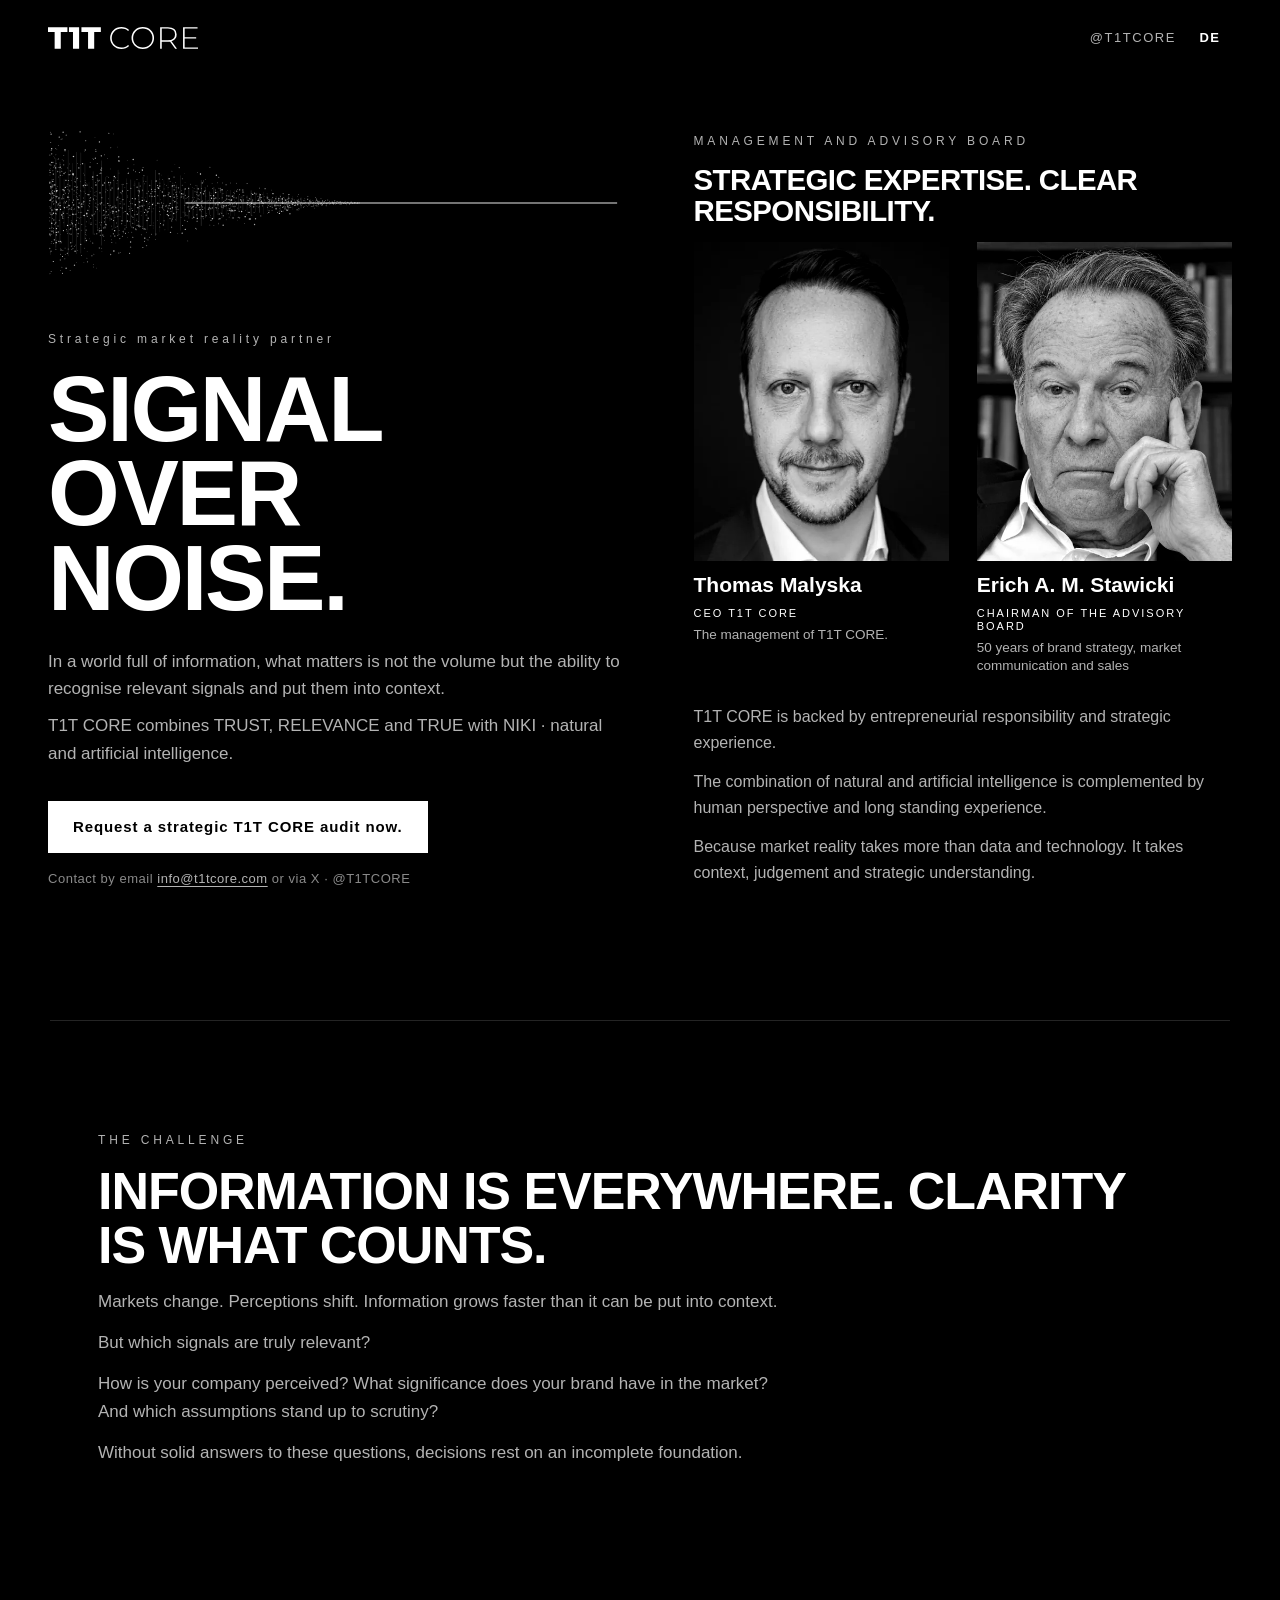
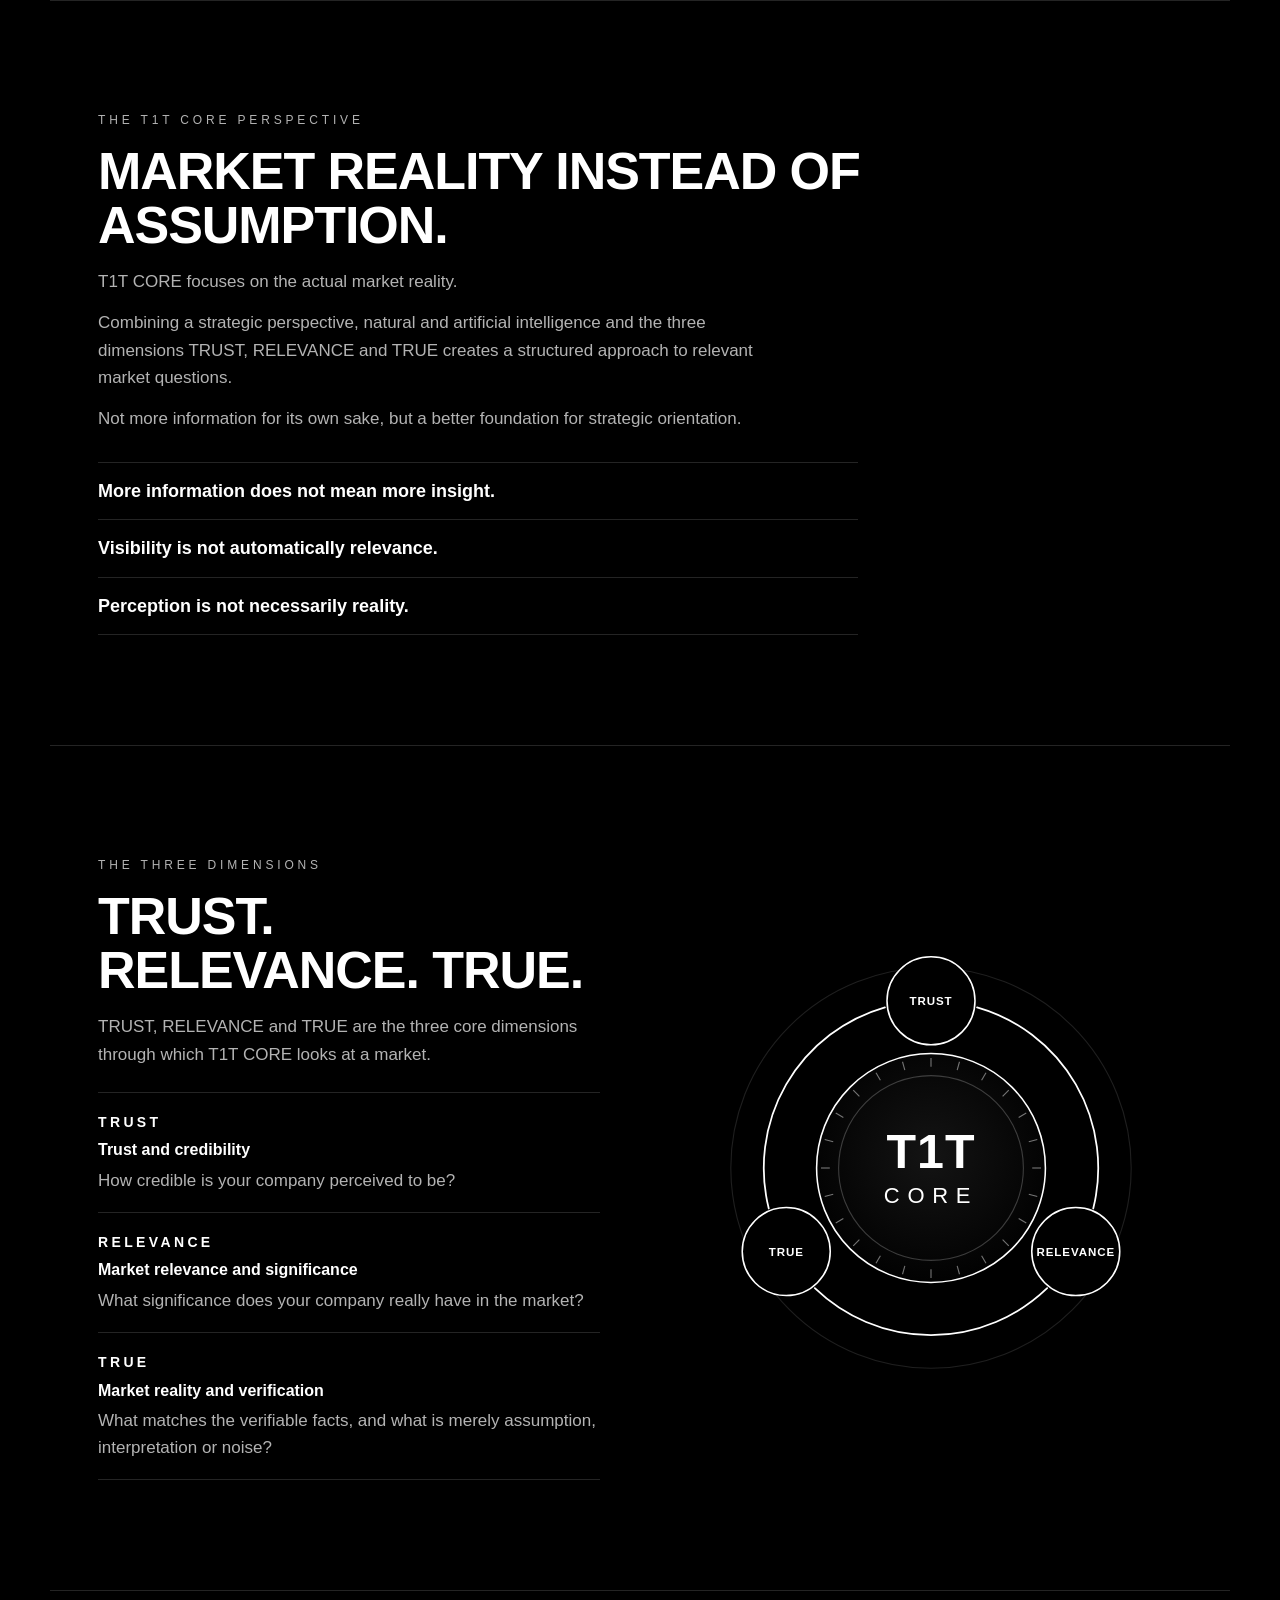
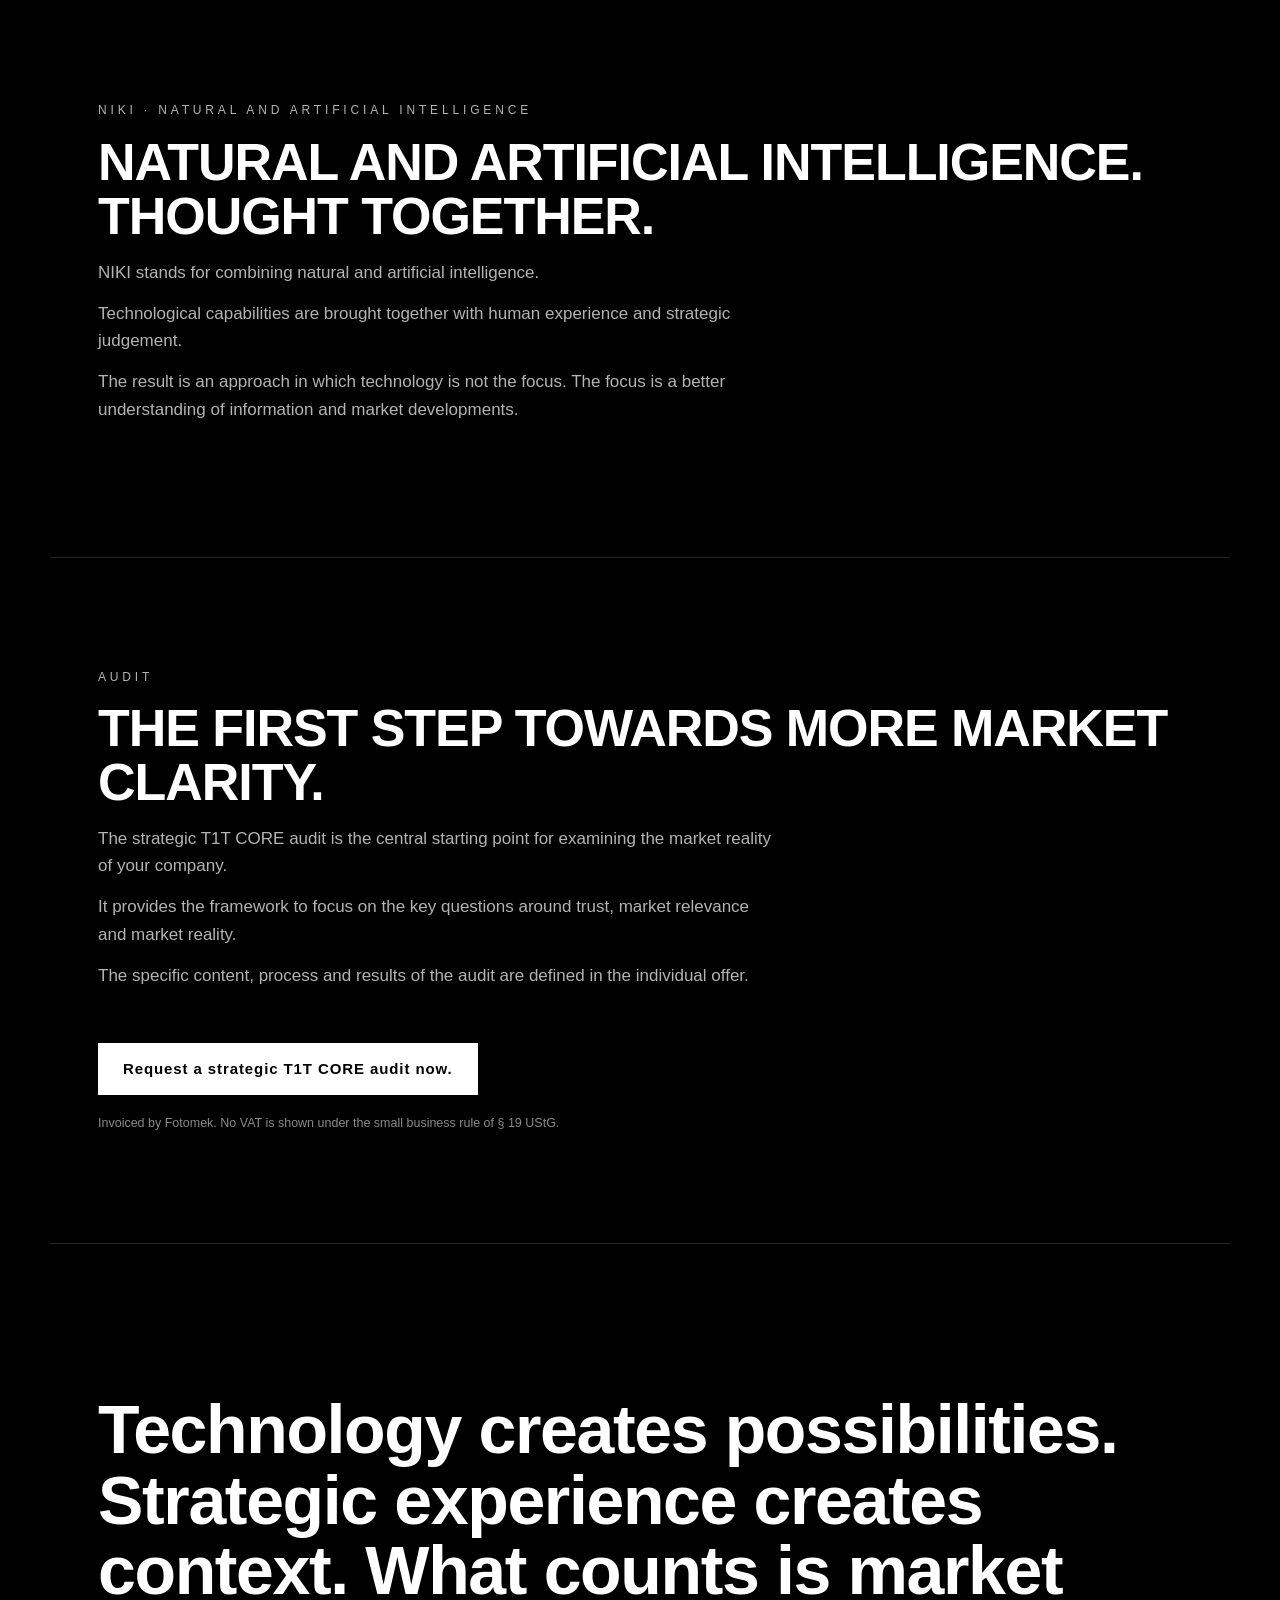
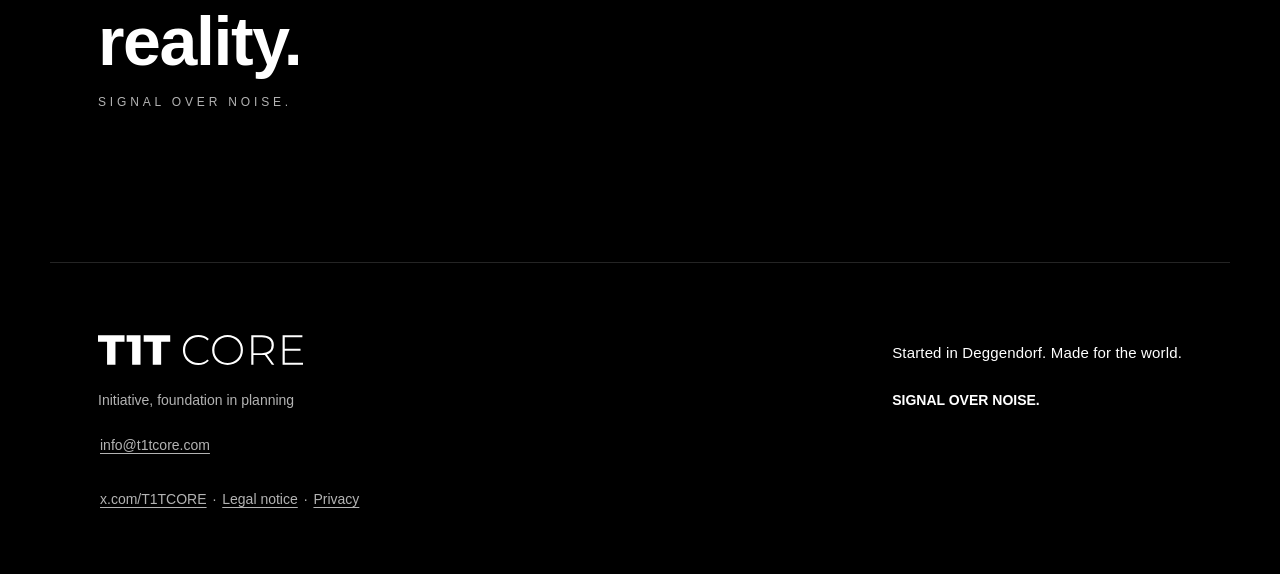
==== commit a02e207a: "Signal im Hero ruhig animiert (CSS im SVG), prefers-reduced-motion zeigt statisches signal.svg" ====
--- a/en/index.html
+++ b/en/index.html
@@ -92,7 +92,7 @@
 <main>
 <div class="intro">
 <section class="hero">
-  <img class="signal" src="../assets/signal.svg" width="1200" height="360" alt="" aria-hidden="true">
+  <picture class="signal-pic"><source srcset="../assets/signal-animiert.svg?v=20261119" type="image/svg+xml" media="(prefers-reduced-motion: no-preference)"><img class="signal" src="../assets/signal.svg" width="1200" height="360" alt="" aria-hidden="true"></picture>
   <p class="kicker">Strategic market reality partner</p>
   <h1 class="claim"><span>SIGNAL</span><span>OVER</span><span>NOISE.</span></h1>
   <div class="h-sub"><p>In a world full of information, what matters is not the volume but the ability to recognise relevant signals and put them into context.</p><p>T1T CORE combines TRUST, RELEVANCE and TRUE with NIKI · natural and artificial intelligence.</p></div>
--- a/assets/cd.css
+++ b/assets/cd.css
@@ -160,3 +160,5 @@
  .intro .team-top .people{grid-template-columns:1fr 1fr;gap:28px;max-width:560px}
  .intro .team-top .prose{font-size:16px;max-width:none}
 }
+/* Signal-Animation (19.11.2026): picture-Wrapper ohne Layout-Aenderung */
+.signal-pic{display:block}
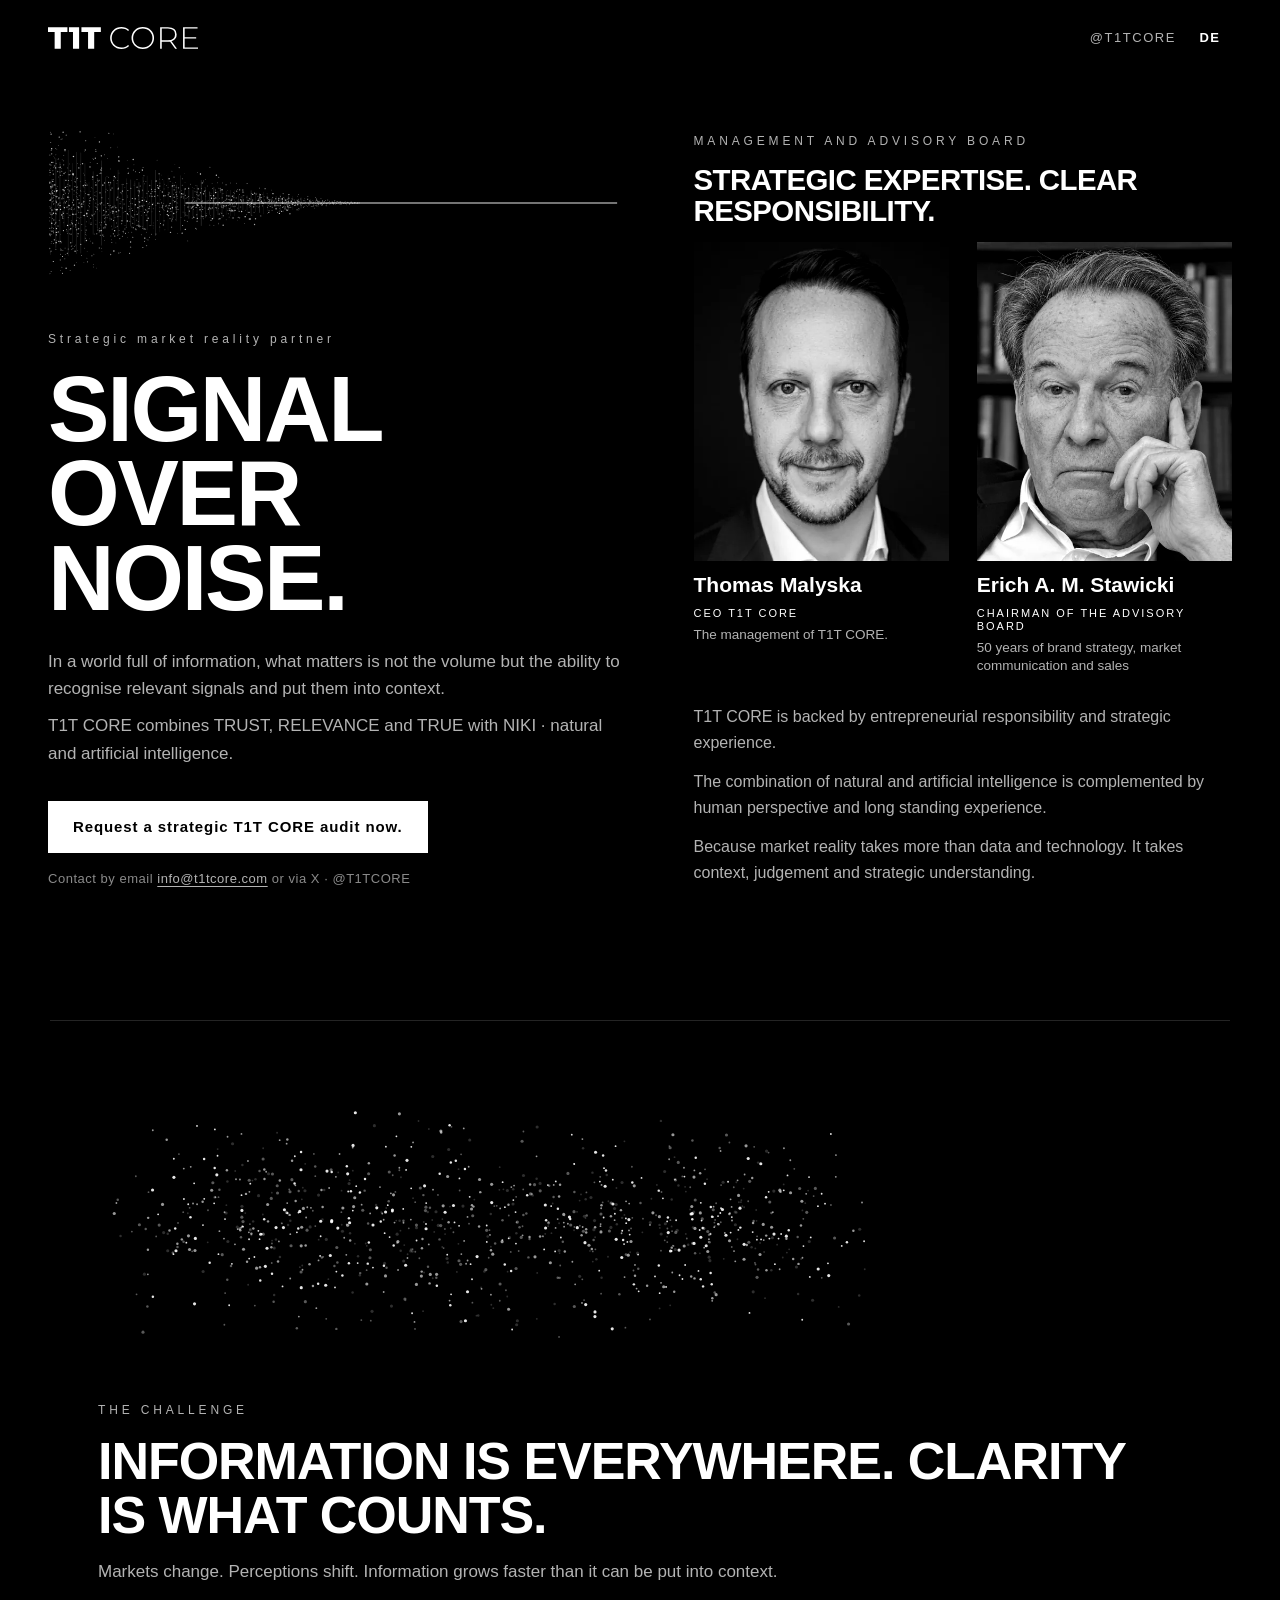
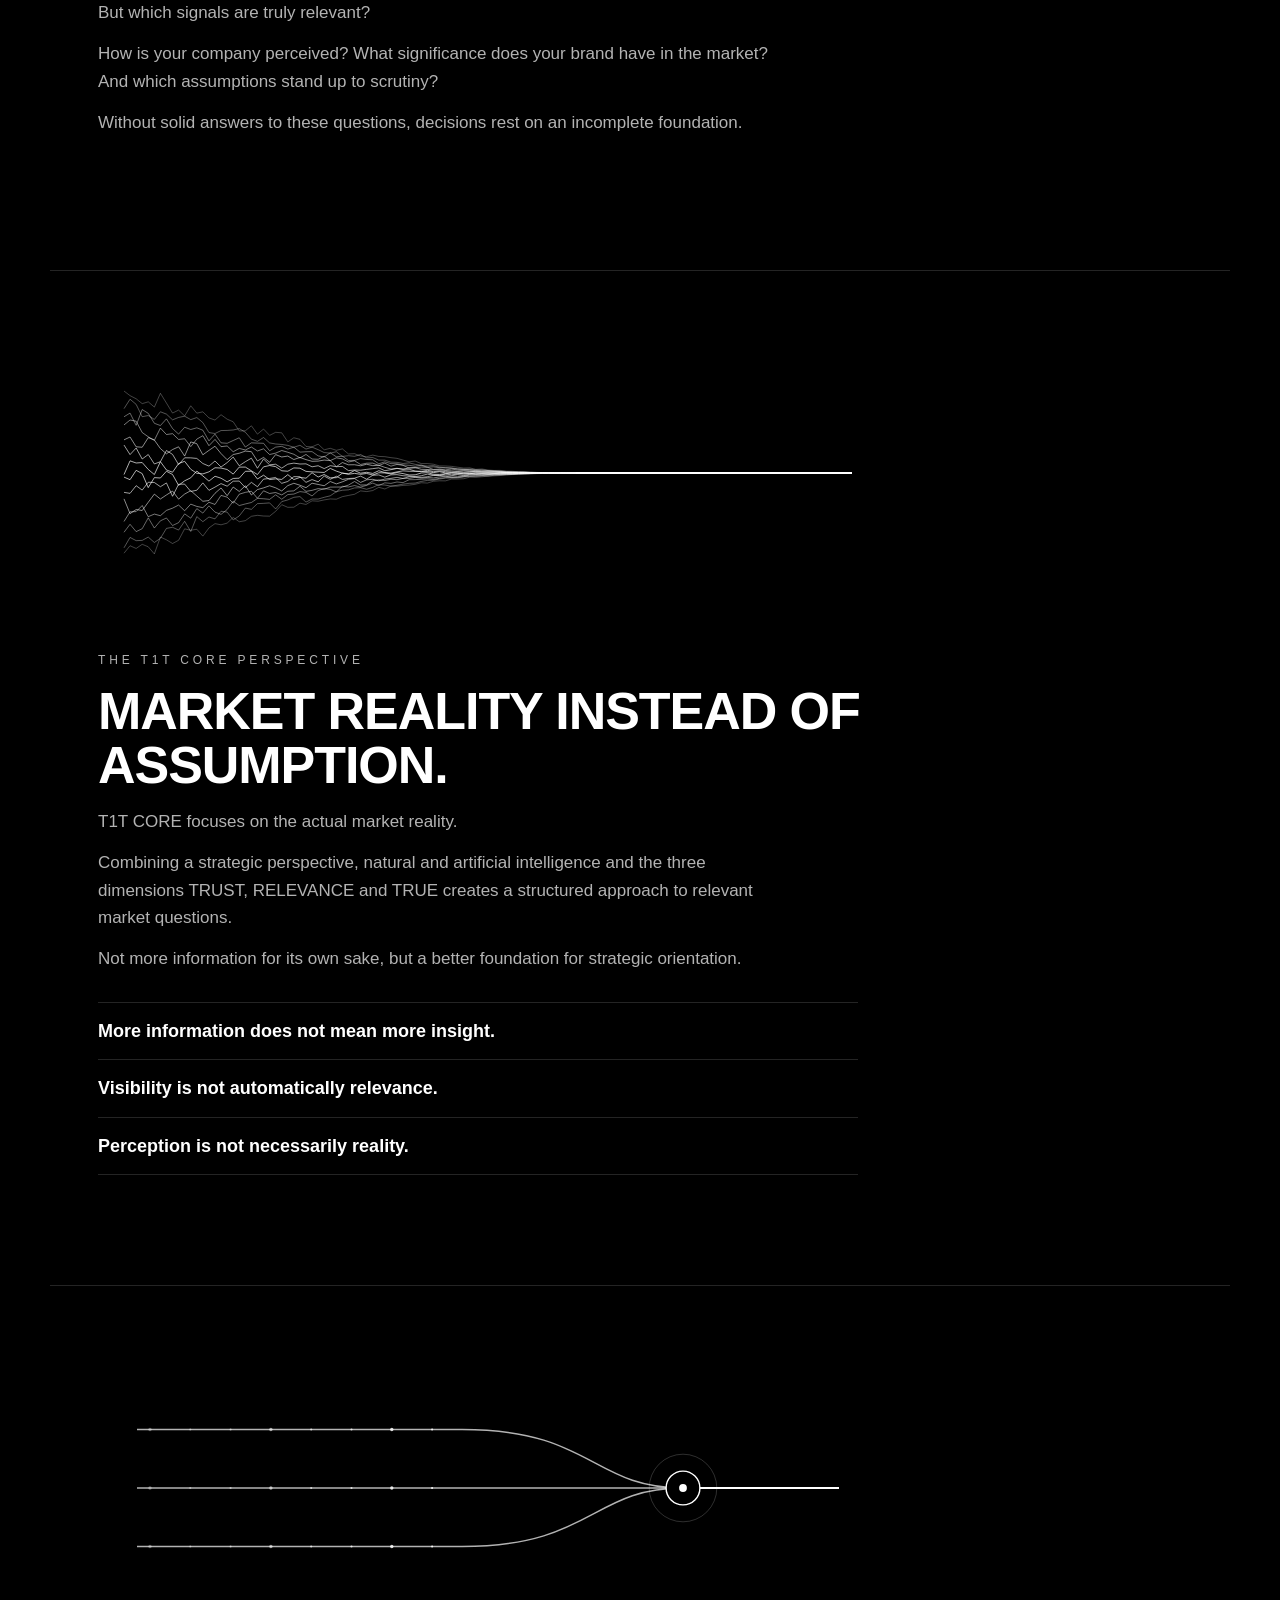
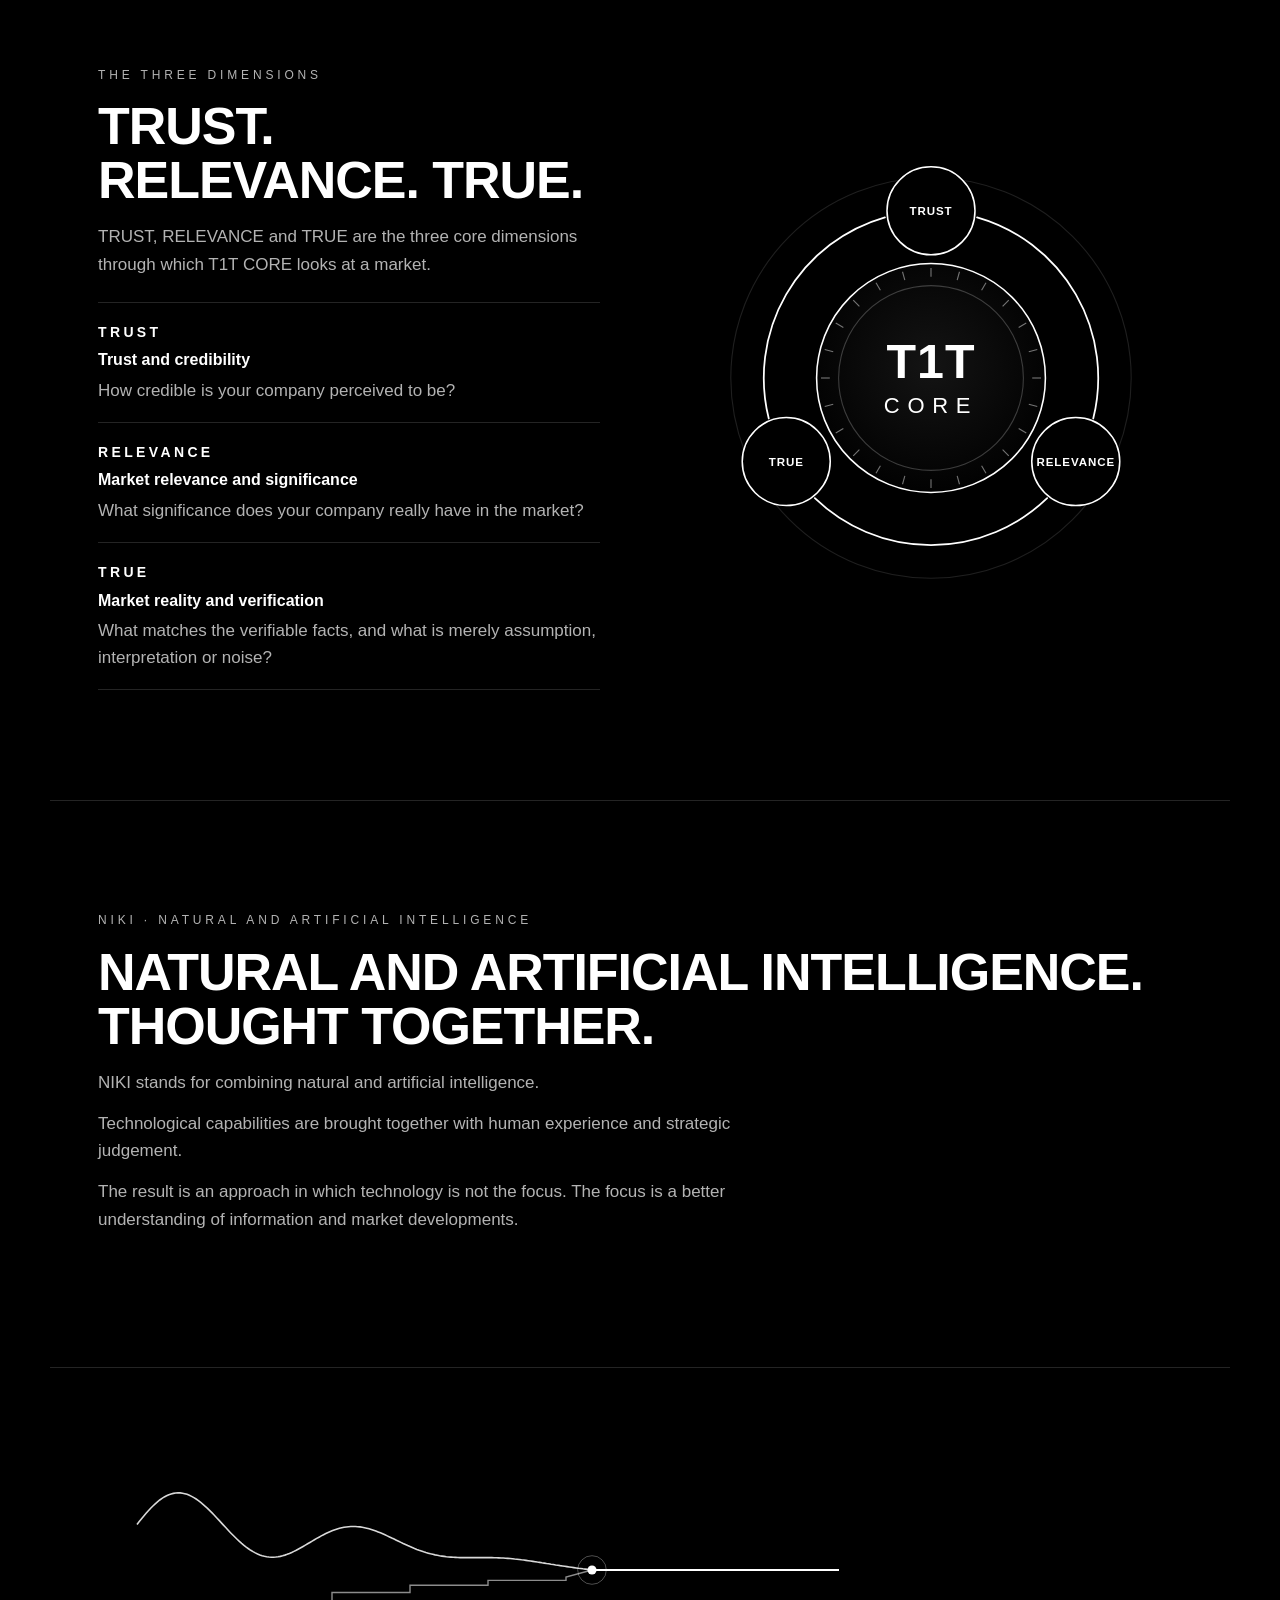
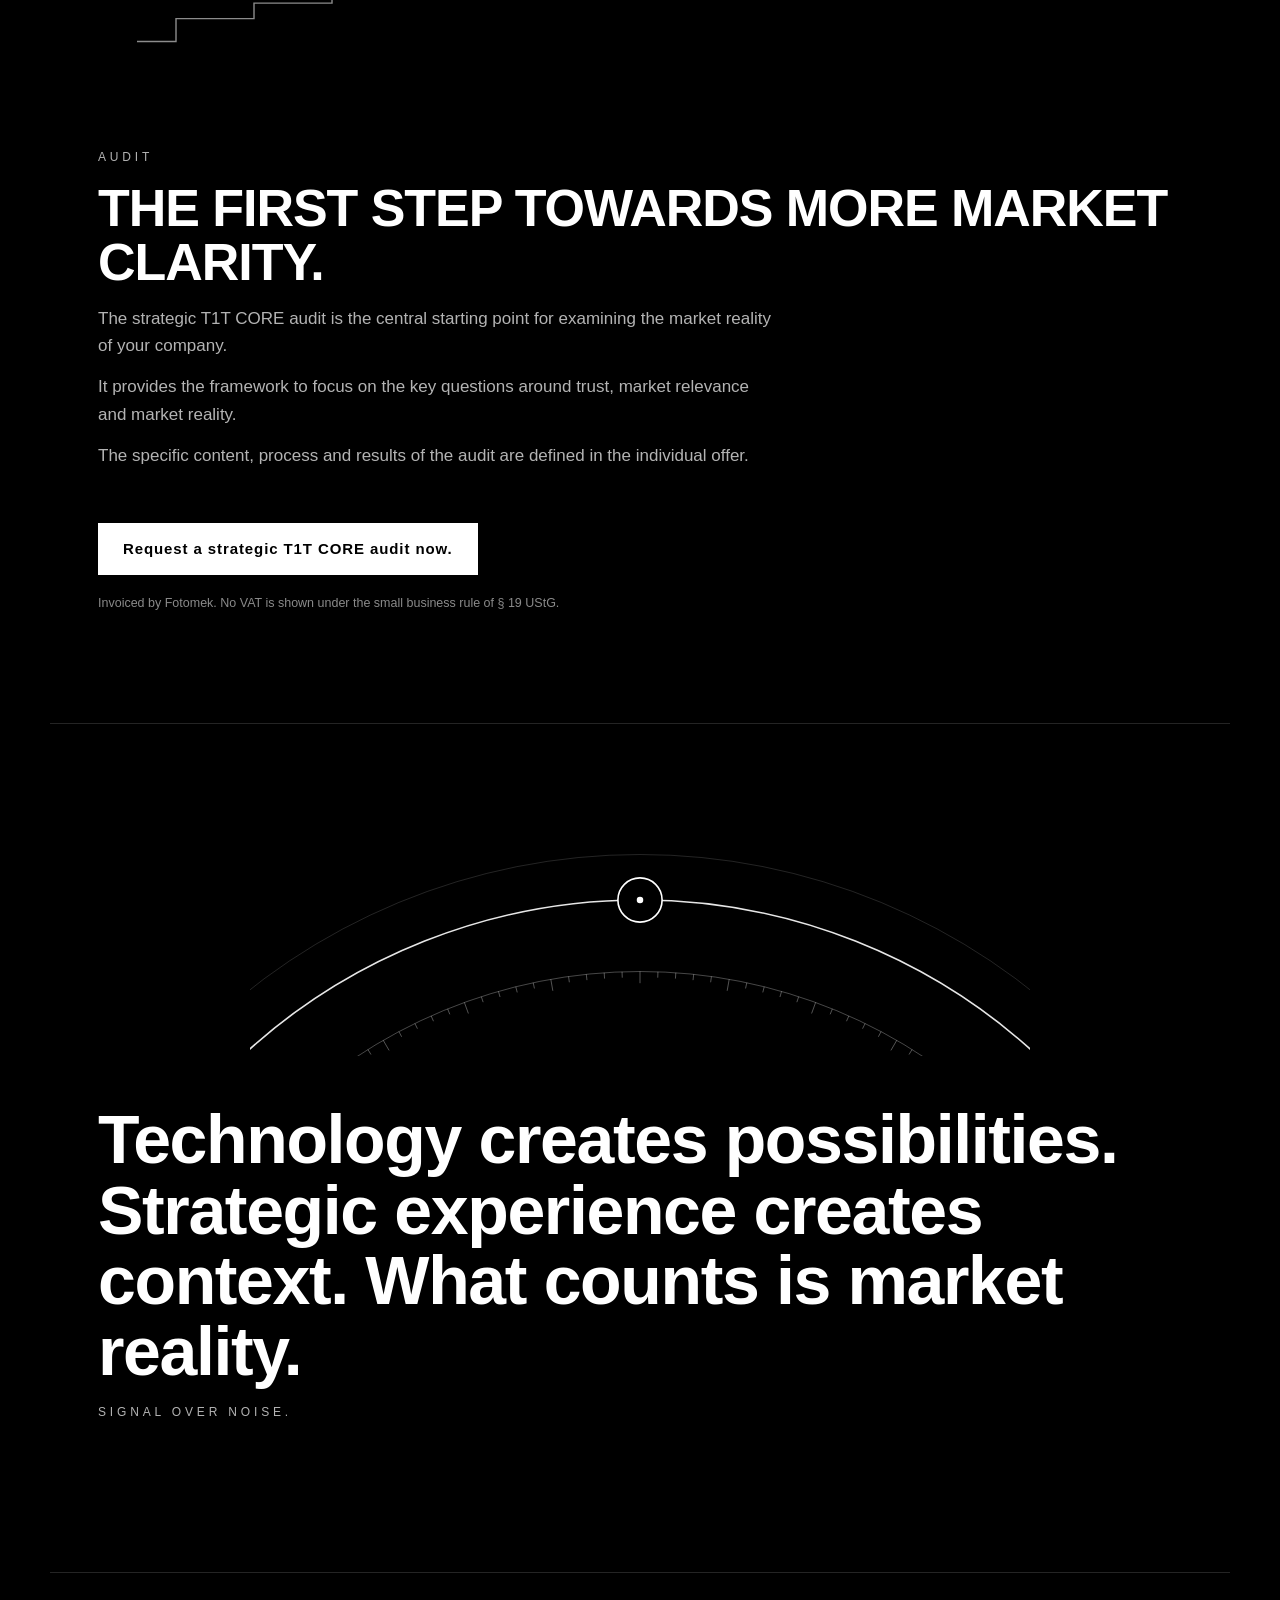
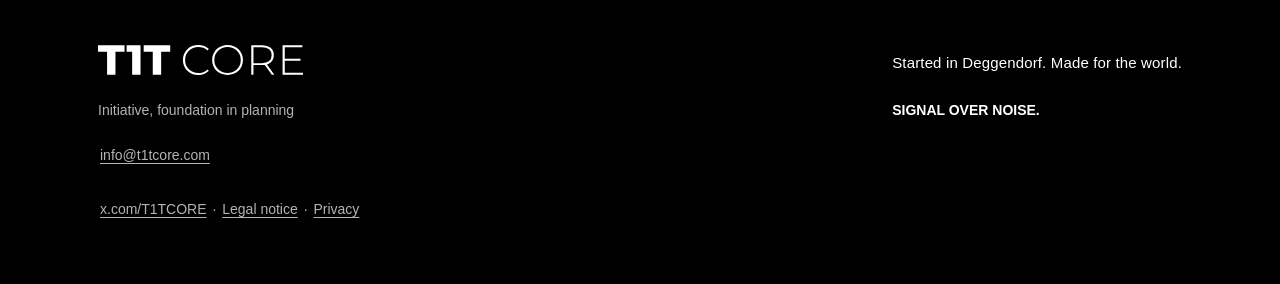
==== commit d0b3271b: "Ruhige Zwischenbilder zwischen den Themen (5 SVGs) und kleinere Abschnittsueberschriften auf Handys " ====
--- a/en/index.html
+++ b/en/index.html
@@ -79,6 +79,7 @@
 <link rel="icon" href="../assets/favicon-t1t-32.png" sizes="32x32" type="image/png">
 <link rel="apple-touch-icon" href="../assets/apple-touch-icon-t1t.png">
 <link rel="stylesheet" href="../assets/cd.css">
+<link rel="stylesheet" href="../assets/zwischen.css">
 
 </head>
 <body>
@@ -129,12 +130,14 @@
 </section>
 </div>
 
+<div class="zb zb-1" aria-hidden="true"><img src="../assets/zwischen/zb-1-rauschen.svg" width="1200" height="400" alt="" loading="lazy" decoding="async"></div>
 <section class="sec challenge">
   <p class="label">THE CHALLENGE</p>
   <h2>Information is everywhere. Clarity is what counts.</h2>
   <div class="body prose"><p>Markets change. Perceptions shift. Information grows faster than it can be put into context.</p><p>But which signals are truly relevant?</p><p>How is your company perceived? What significance does your brand have in the market? And which assumptions stand up to scrutiny?</p><p>Without solid answers to these questions, decisions rest on an incomplete foundation.</p></div>
 </section>
 
+<div class="zb zb-2" aria-hidden="true"><img src="../assets/zwischen/zb-2-verdichtung.svg" width="1200" height="400" alt="" loading="lazy" decoding="async"></div>
 <section class="sec perspective">
   <p class="label">THE T1T CORE PERSPECTIVE</p>
   <h2>Market reality instead of assumption.</h2>
@@ -142,6 +145,7 @@
   <ul class="principles"><li>More information does not mean more insight.</li><li>Visibility is not automatically relevance.</li><li>Perception is not necessarily reality.</li></ul>
 </section>
 
+<div class="zb zb-3" aria-hidden="true"><img src="../assets/zwischen/zb-3-drei-ebenen.svg" width="1200" height="400" alt="" loading="lazy" decoding="async"></div>
 <section class="sec model">
   <p class="label">THE THREE DIMENSIONS</p>
   <h2>TRUST. RELEVANCE. TRUE.</h2>
@@ -168,6 +172,7 @@
 </section>
 
 
+<div class="zb zb-4" aria-hidden="true"><img src="../assets/zwischen/zb-4-niki.svg" width="1200" height="400" alt="" loading="lazy" decoding="async"></div>
 <section class="sec audit">
   <p class="label">AUDIT</p>
   <h2>The first step towards more market clarity.</h2>
@@ -176,6 +181,7 @@
   <p class="tax">Invoiced by Fotomek. No VAT is shown under the small business rule of § 19 UStG.</p>
 </section>
 
+<div class="zb zb-5" aria-hidden="true"><img src="../assets/zwischen/zb-5-kreis.svg" width="1200" height="400" alt="" loading="lazy" decoding="async"></div>
 <section class="statement">
   <p class="st-line">Technology creates possibilities. Strategic experience creates context. What counts is market reality.</p>
   <p class="st-sub">SIGNAL OVER NOISE.</p>
--- a/assets/zwischen.css
+++ b/assets/zwischen.css
@@ -0,0 +1,13 @@
+/* T1T CORE · ruhige Zwischenelemente zwischen den Themen · Vorschau 19.11.2026 */
+.zb{max-width:1180px;margin:0 auto;padding:48px 22px 0;border-top:1px solid var(--line)}
+.zb img{display:block;width:100%;height:auto;aspect-ratio:3/1}
+.zb+.sec,.zb+.statement{border-top:0;padding-top:32px}
+@media (min-width:900px){
+ .zb{padding:72px 48px 0}
+ .zb img{max-width:780px}
+ .zb-5 img{margin:0 auto}
+ .zb+.sec,.zb+.statement{padding-top:48px}
+}
+/* Fix: lange Woerter wie MARKTWIRKLICHKEIT brechen auf kleinen Handys nicht mehr mitten im Wort um */
+@media (max-width:480px){.sec h2{font-size:7.1vw}}
+@media (max-width:360px){body .sec h2{font-size:7vw}}
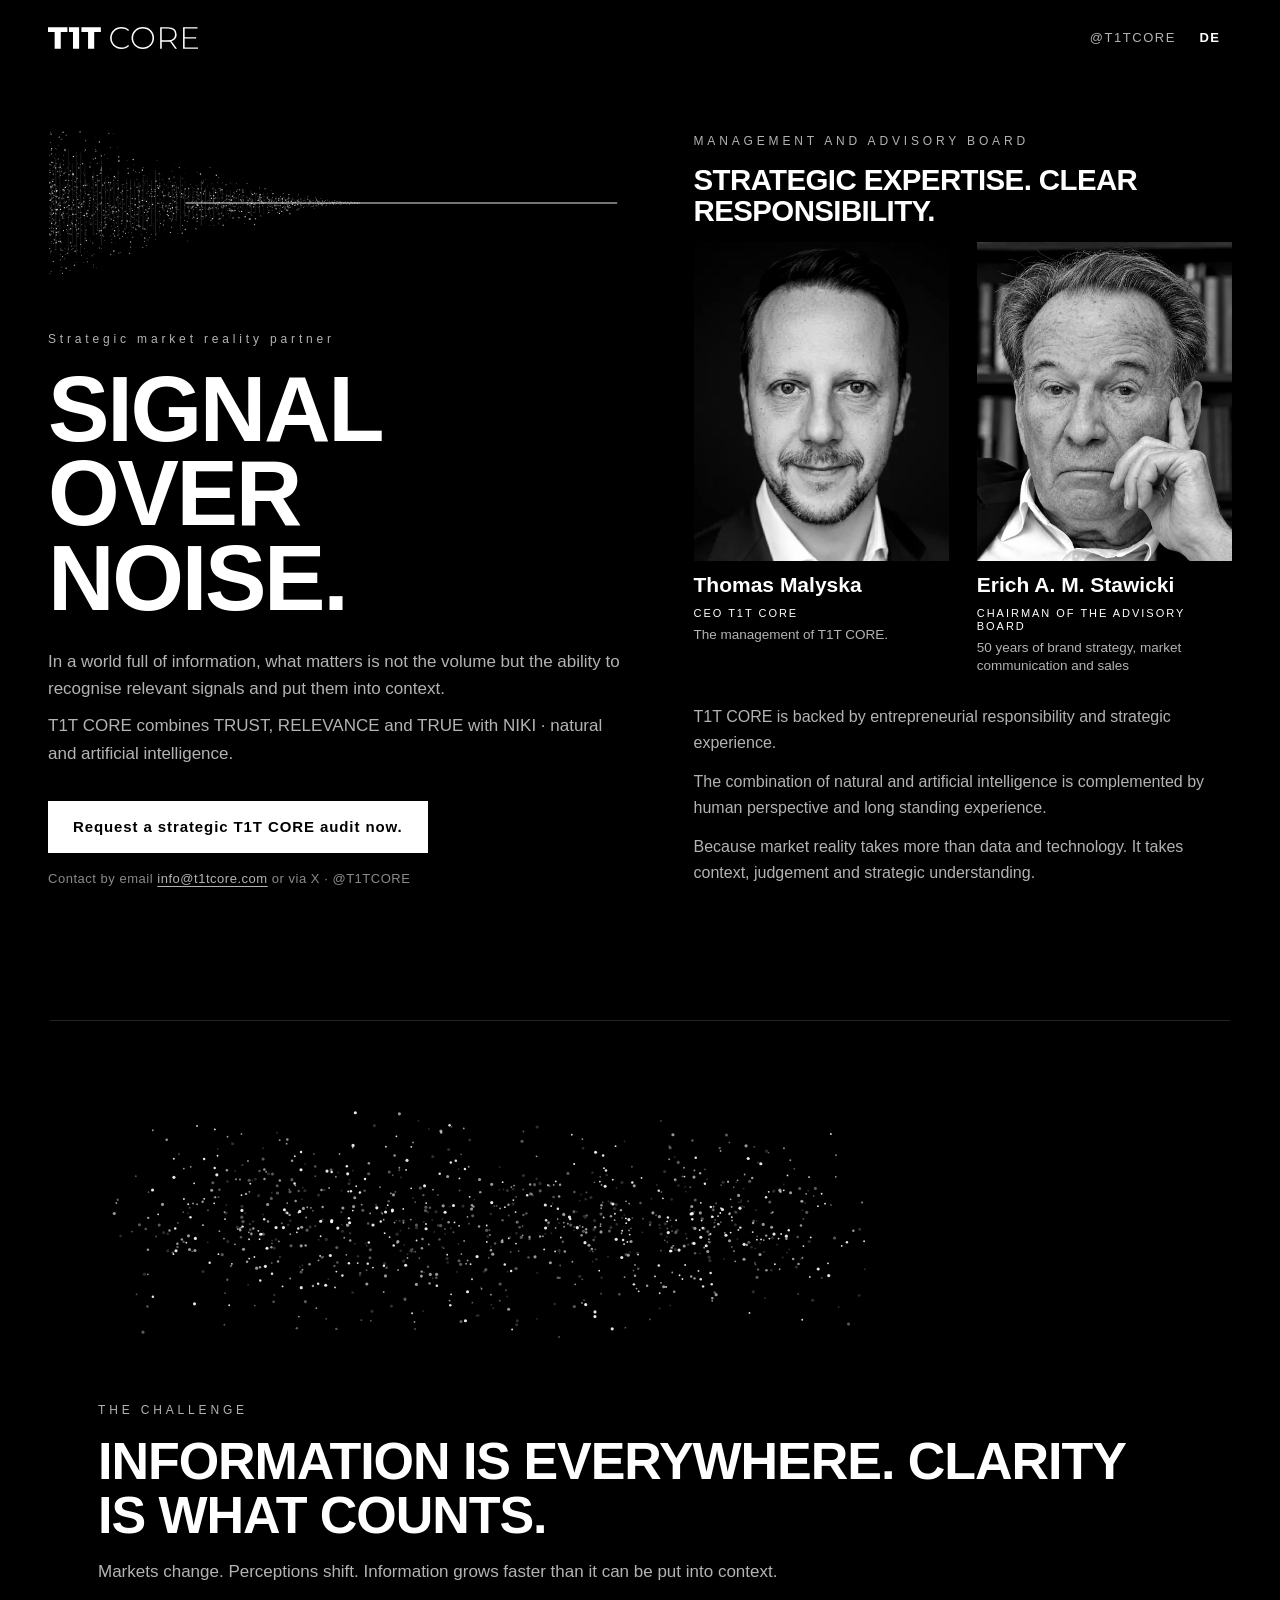
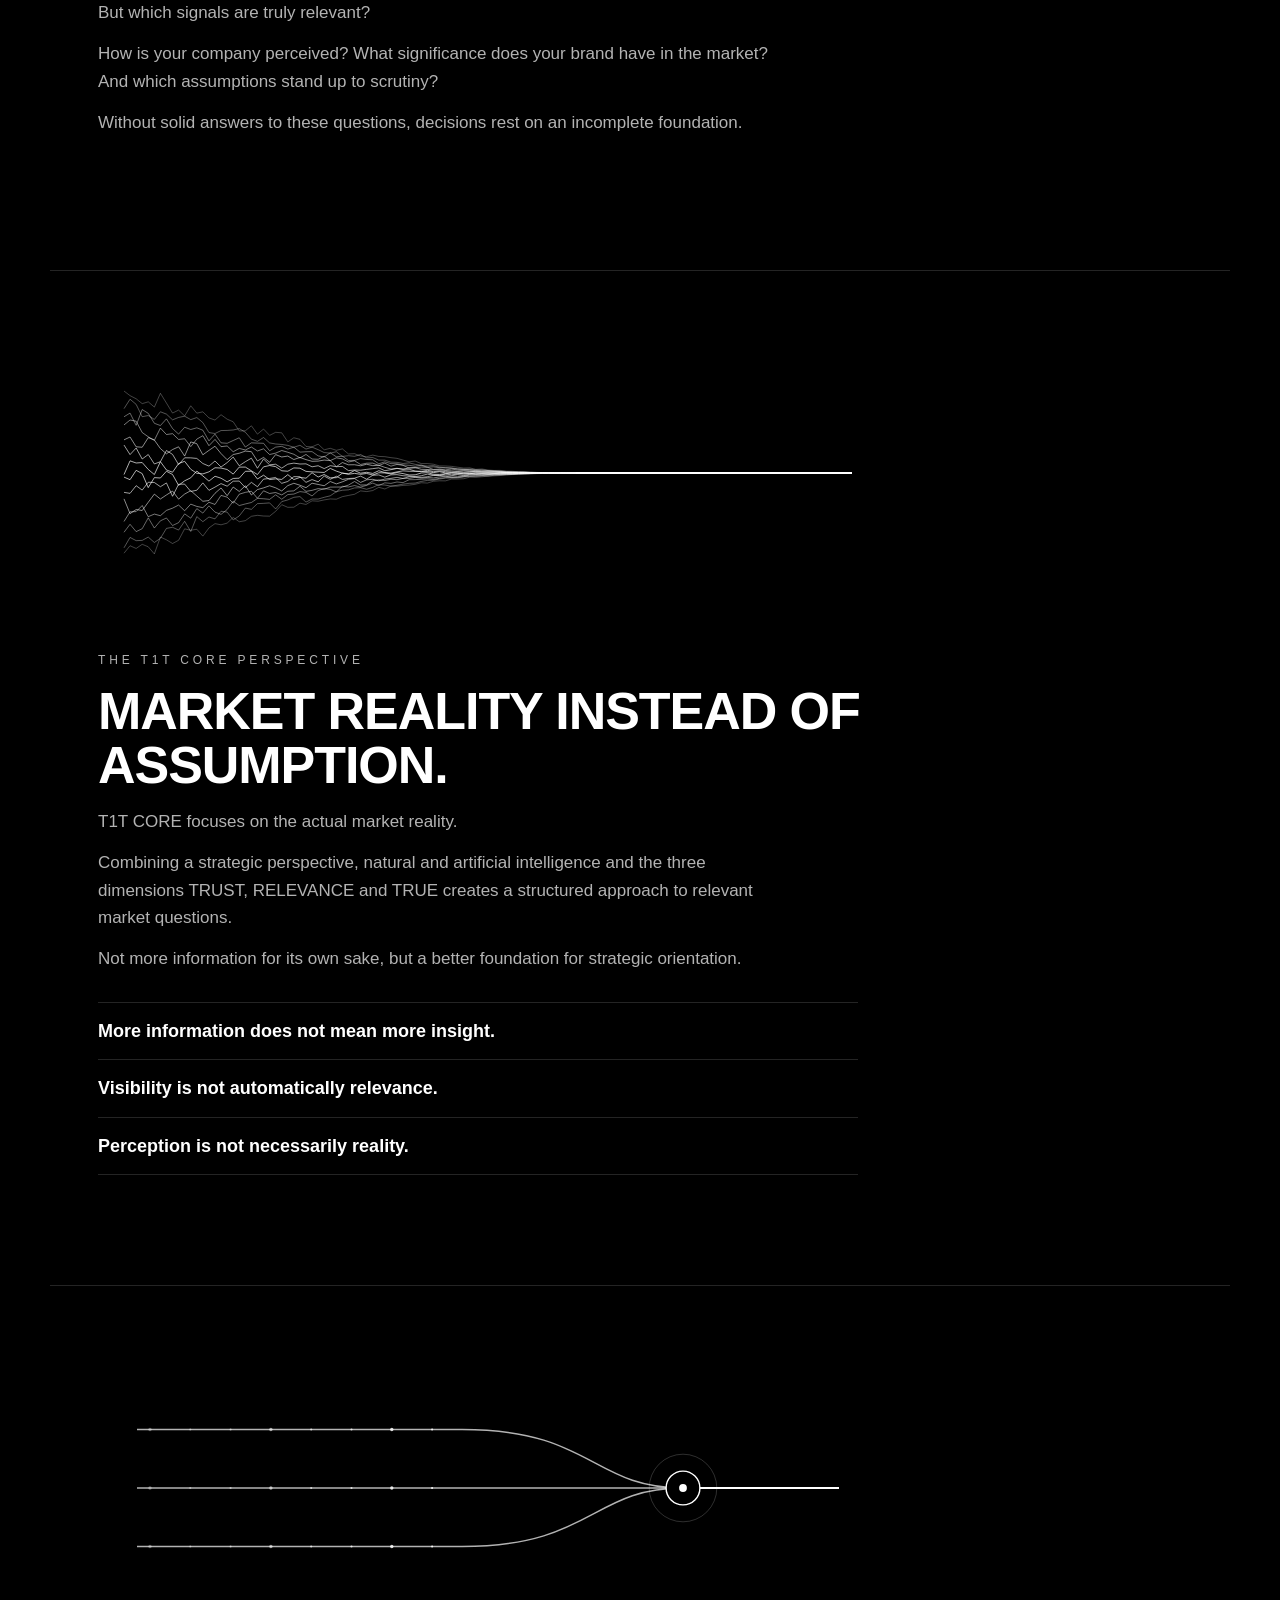
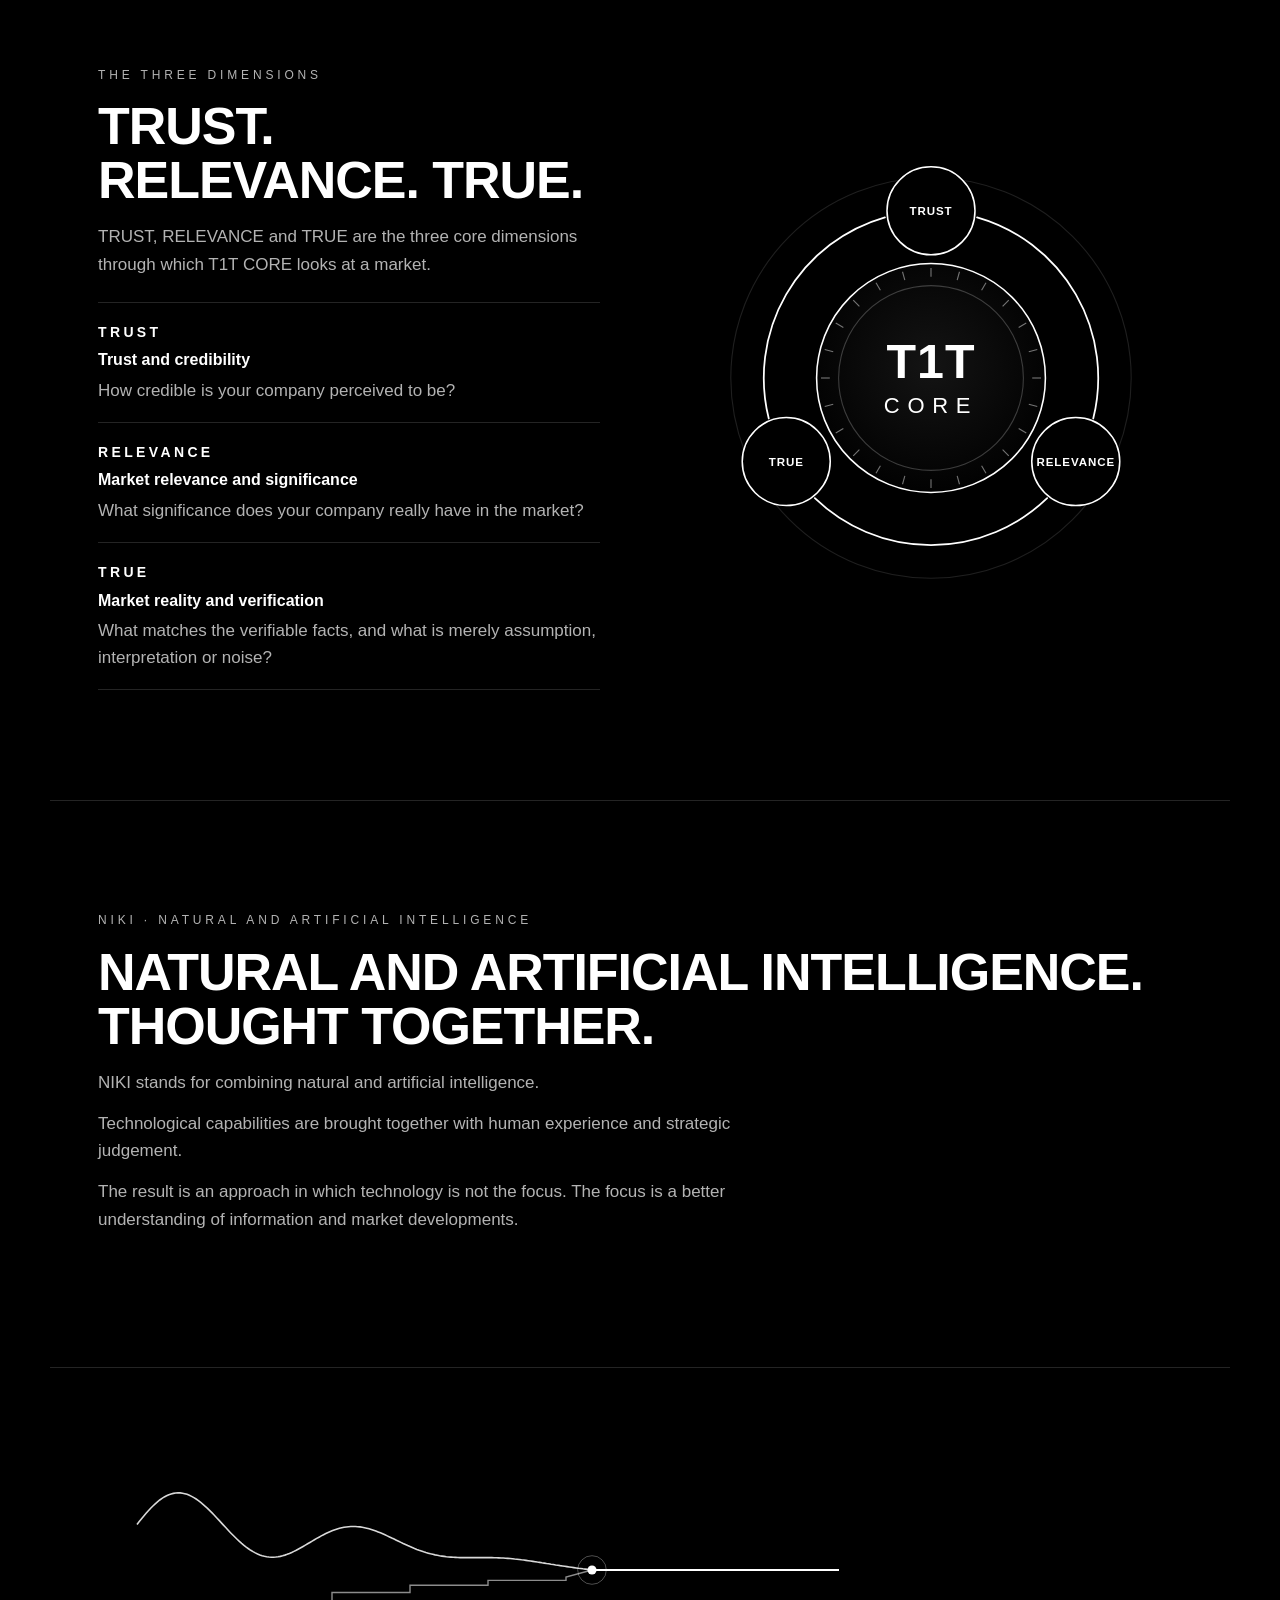
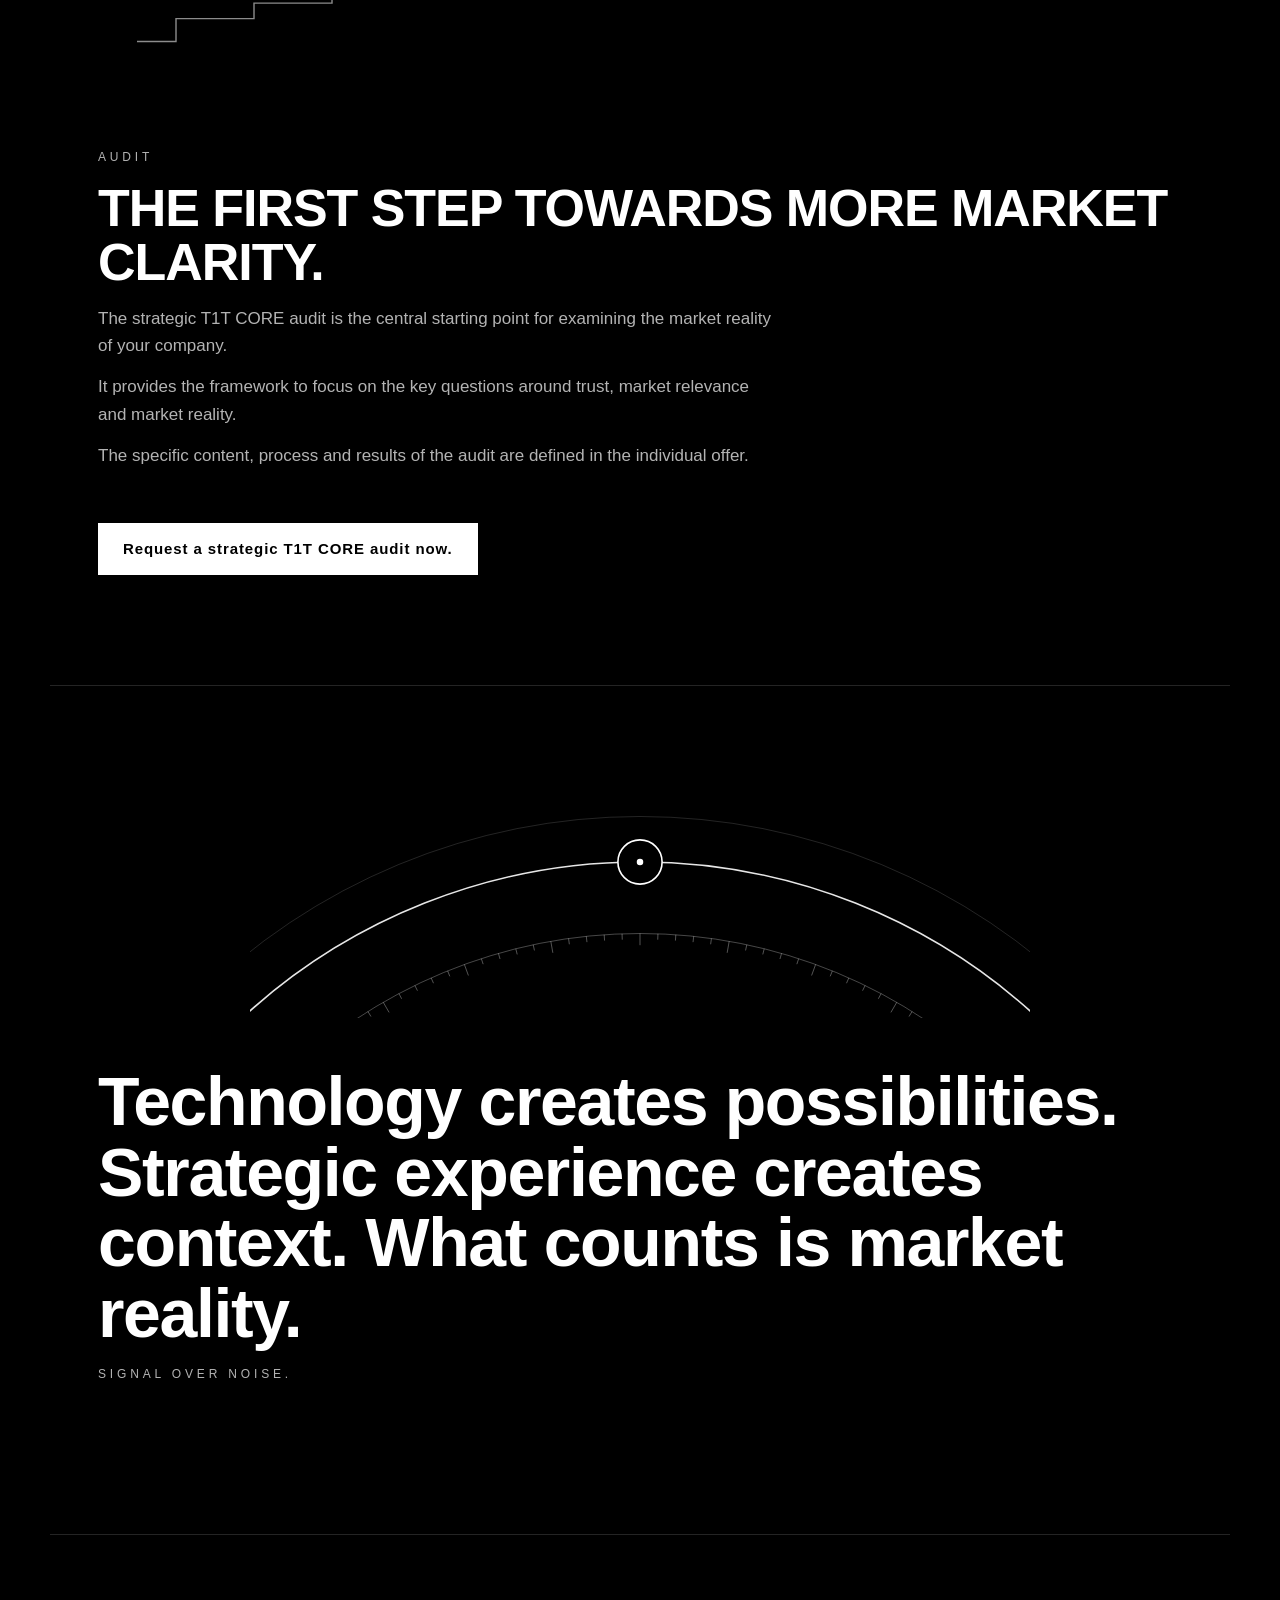
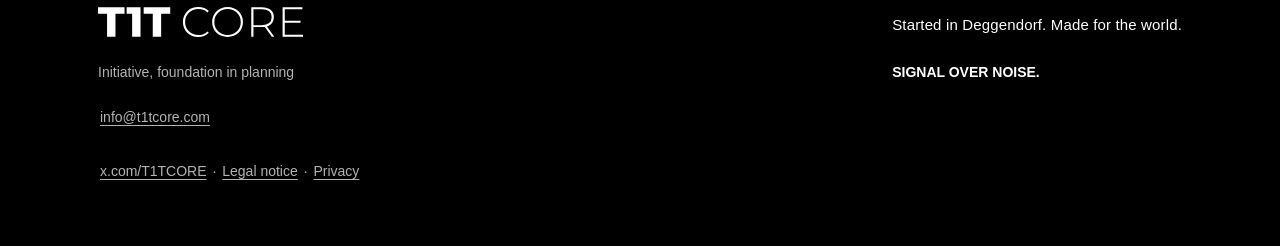
==== commit 49633cd8: "Hinweis Rechnung ueber Fotomek / § 19 UStG im Audit-Abschnitt ausgeblendet (DE und EN)" ====
--- a/en/index.html
+++ b/en/index.html
@@ -178,7 +178,9 @@
   <h2>The first step towards more market clarity.</h2>
   <div class="body prose"><p>The strategic T1T CORE audit is the central starting point for examining the market reality of your company.</p><p>It provides the framework to focus on the key questions around trust, market relevance and market reality.</p><p>The specific content, process and results of the audit are defined in the individual offer.</p></div>
   <a class="btn" href="mailto:info@t1tcore.com?subject=Request%3A%20strategic%20T1T%20CORE%20audit">Request a strategic T1T CORE audit now.</a>
+  <!-- ausgeblendet 19.11.2026 15:12 (Thomas: das raus). Nicht geloescht:
   <p class="tax">Invoiced by Fotomek. No VAT is shown under the small business rule of § 19 UStG.</p>
+  -->
 </section>
 
 <div class="zb zb-5" aria-hidden="true"><img src="../assets/zwischen/zb-5-kreis.svg" width="1200" height="400" alt="" loading="lazy" decoding="async"></div>
